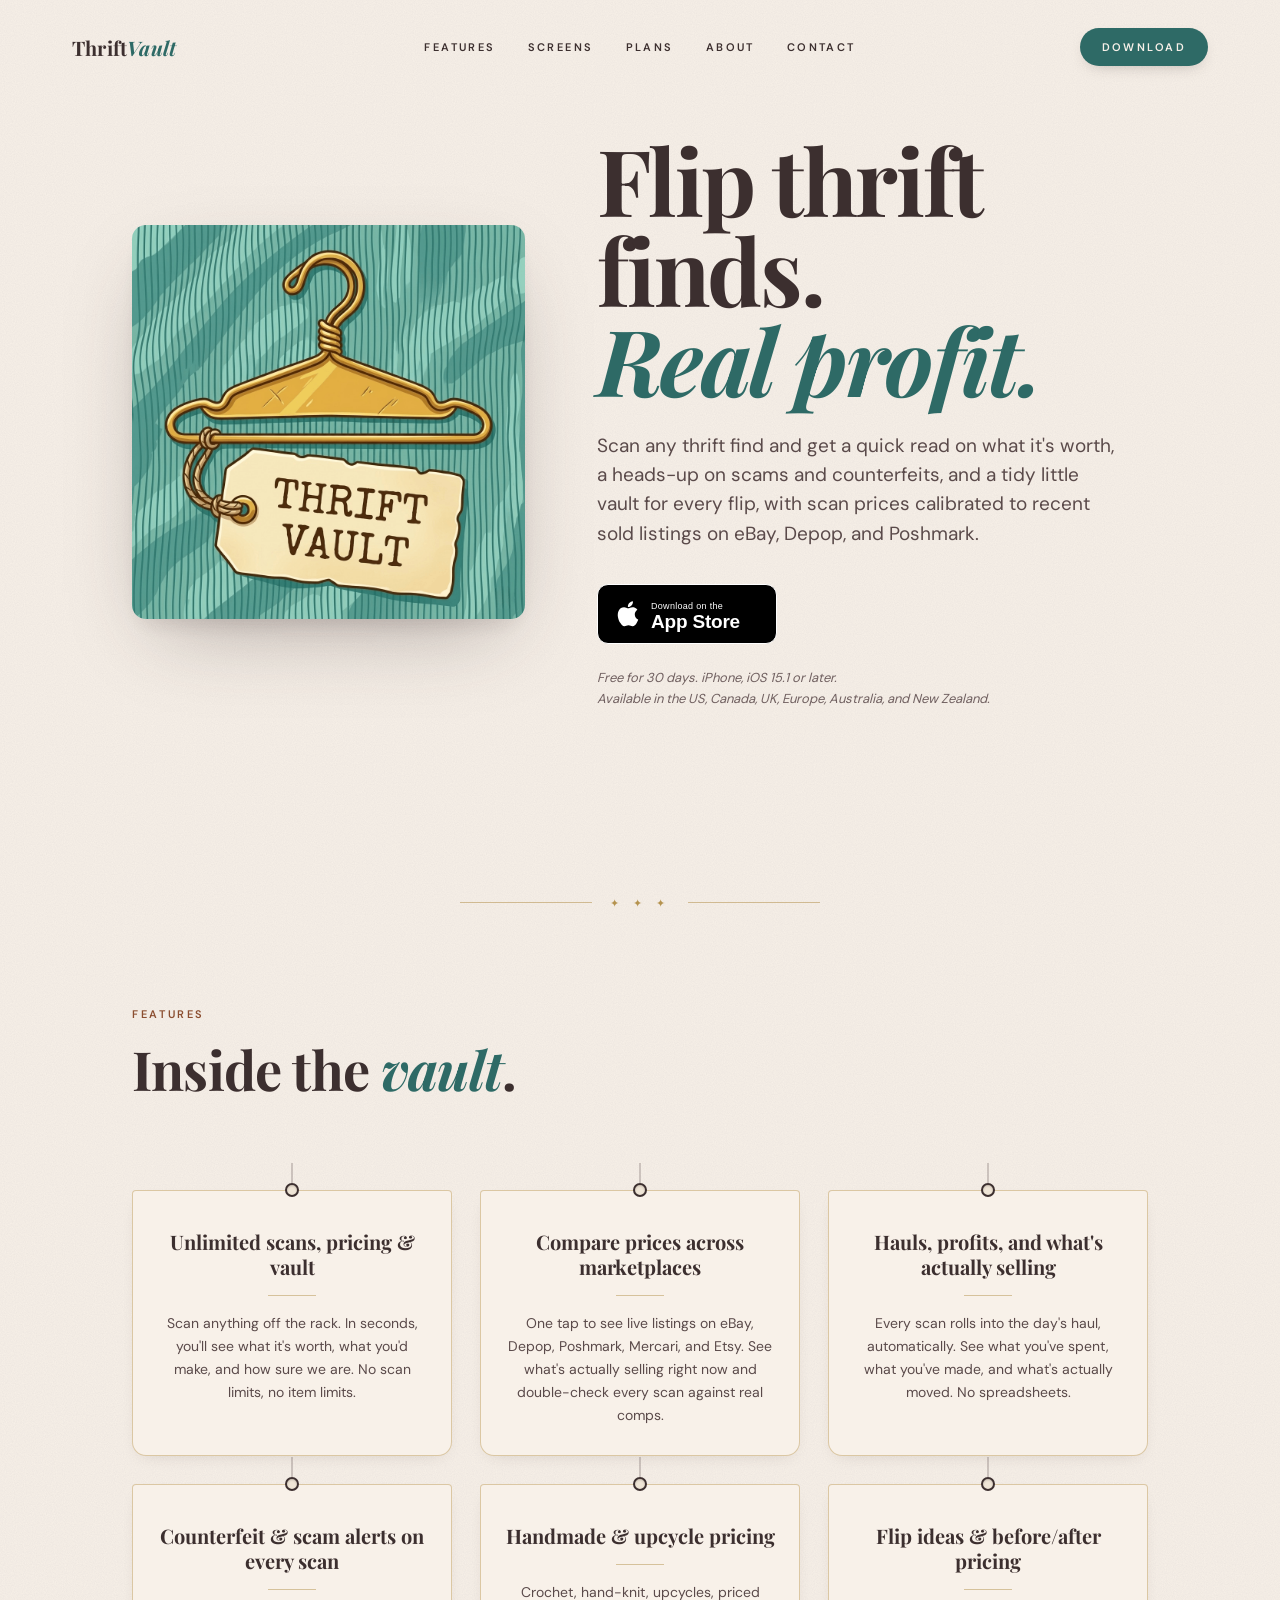
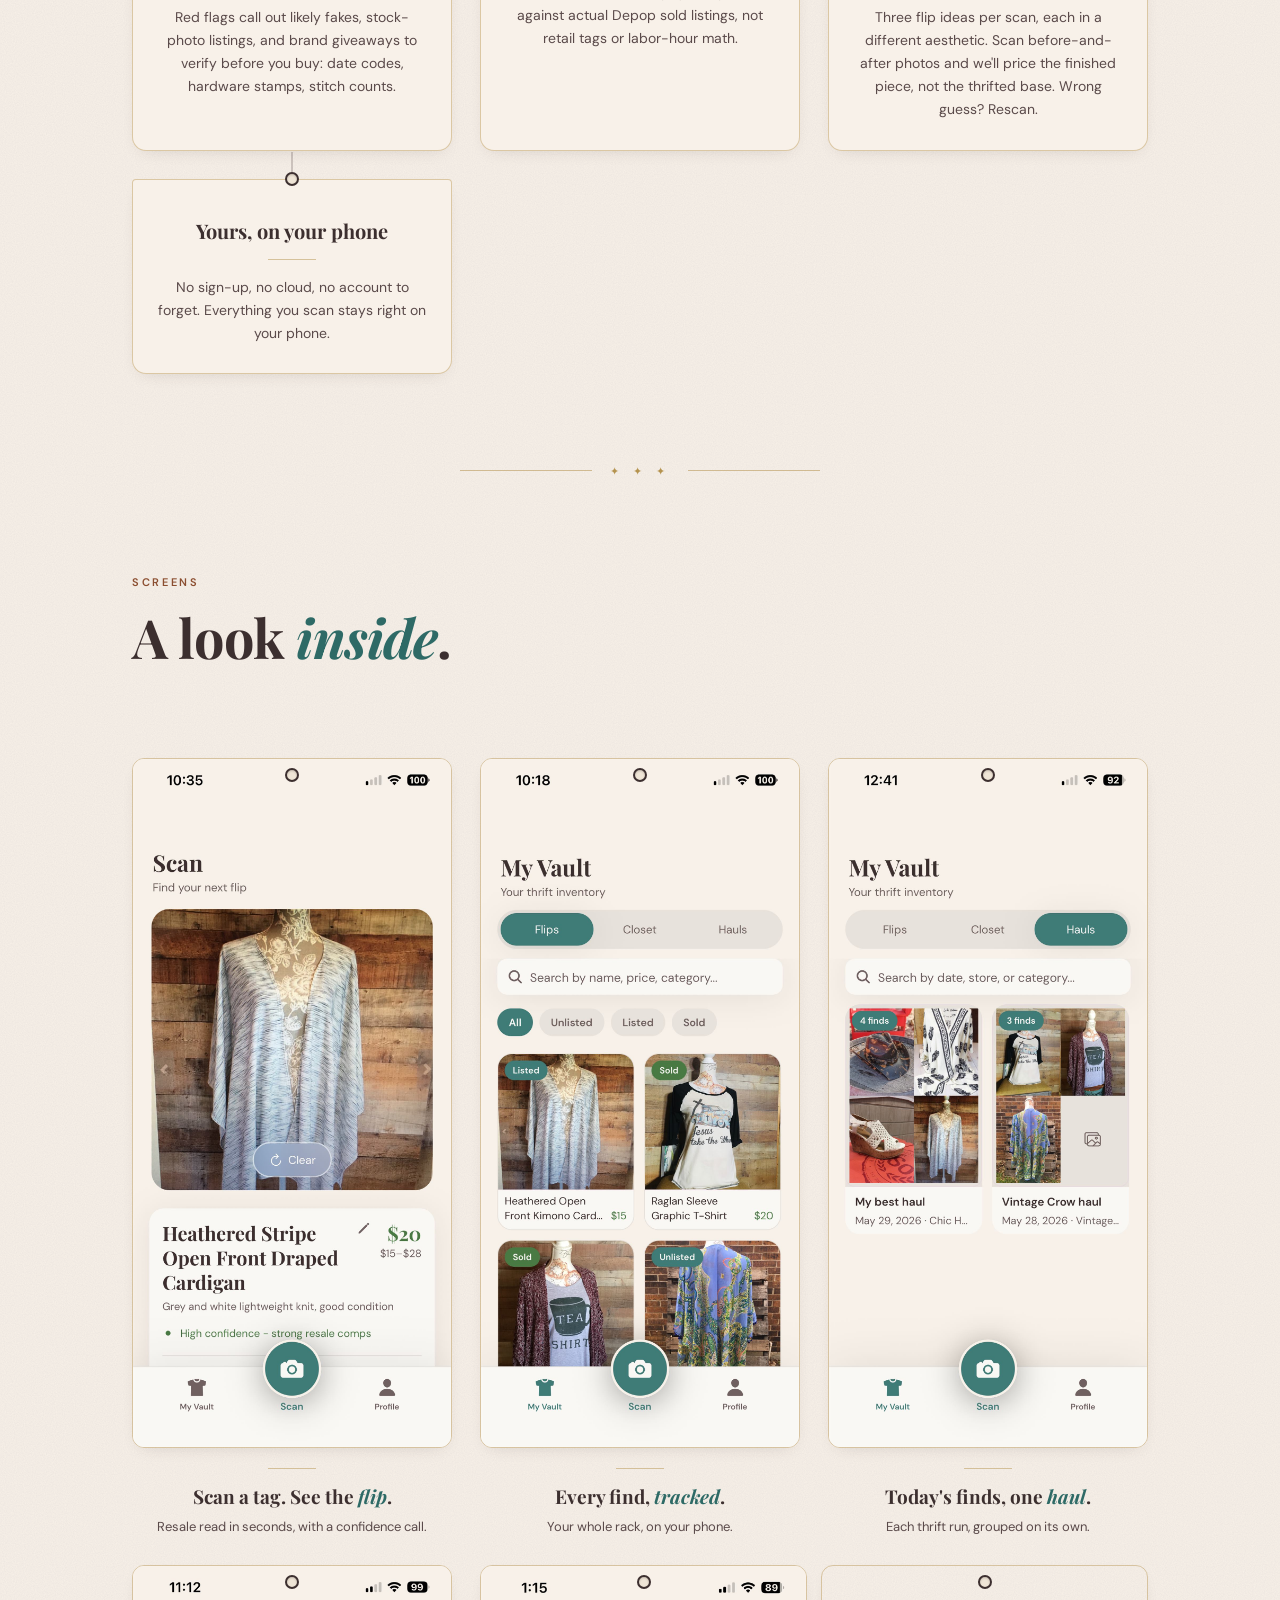
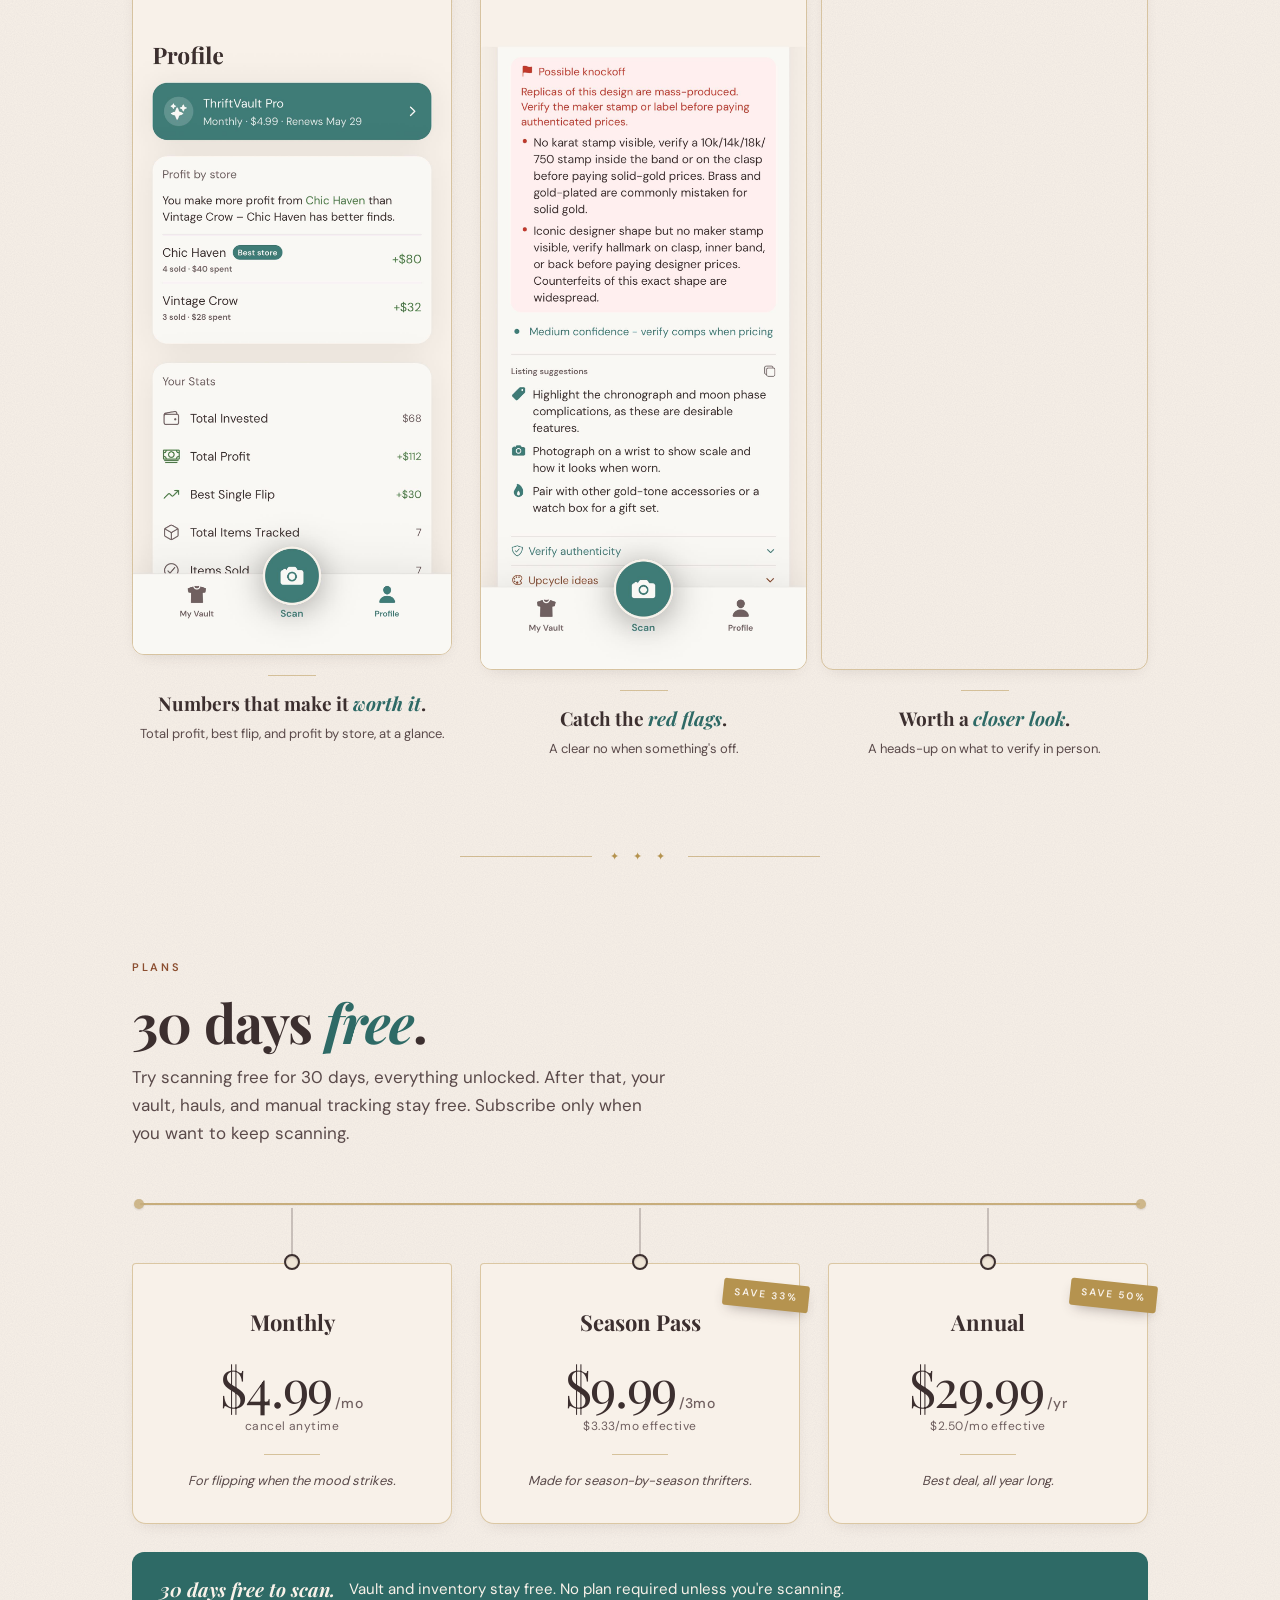
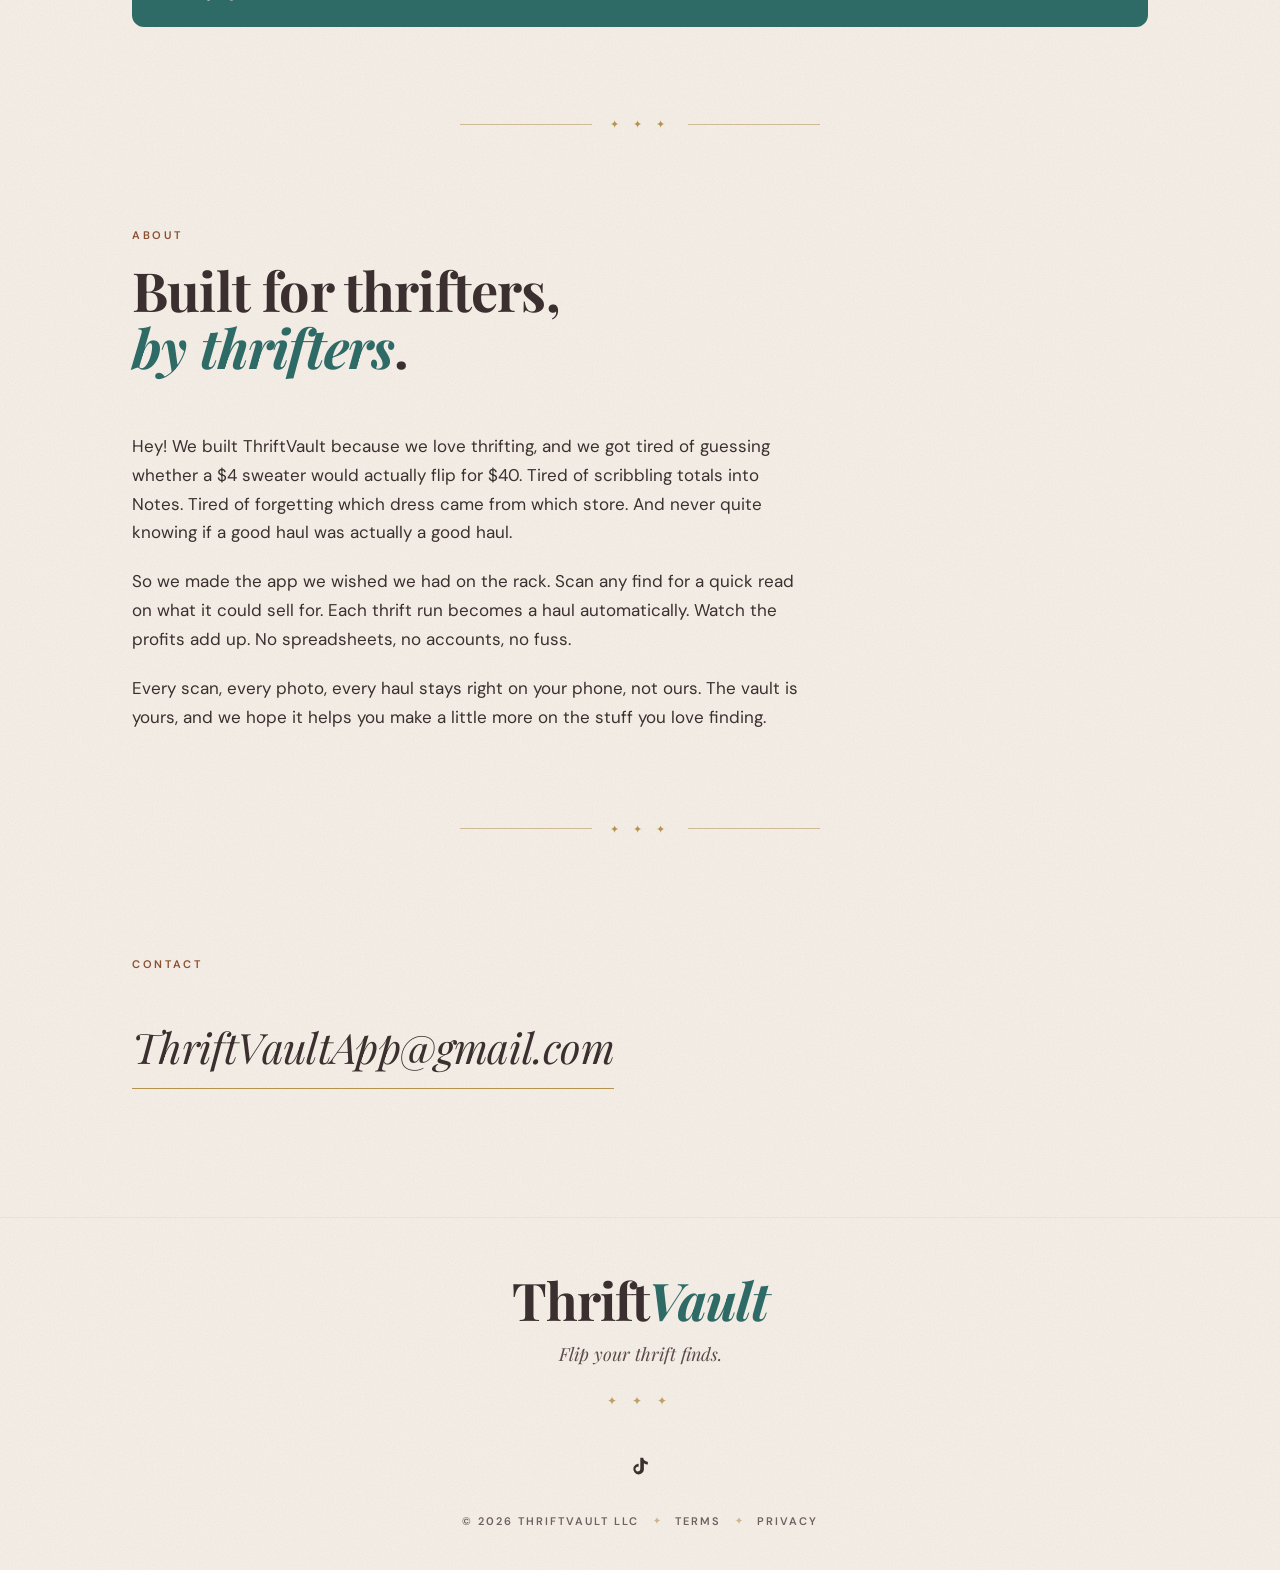
==== index.html @ da6c043d "Update contact email and simplify screenshots section styling Replace contact@thriftvaultapp.com wit" ====
<!DOCTYPE html>
<html lang="en">
<head>
  <meta charset="UTF-8" />
  <meta name="viewport" content="width=device-width, initial-scale=1.0" />
  <title>ThriftVault · Flip thrift finds. Real profit.</title>
  <meta name="description" content="ThriftVault helps thrifters spot the good stuff and flip it for profit. Scan any thrift find for a quick resale read, then keep track of every flip from rack to sale." />
  <link rel="icon" type="image/png" href="assets/logo/thriftvault_logo.png" />
  <link rel="apple-touch-icon" href="assets/logo/thriftvault_logo.png" />
  <link rel="stylesheet" href="/assets/fonts/fonts.css" />
  <style>
    :root {
      --cream: #F8F1E9;
      --cream-warm: #EFE5D6;
      --charcoal: #3C2F2F;
      --charcoal-soft: #5A4A4A;
      --mauve: #706060;
      --teal: #3F7B77;
      --teal-deep: #2E6A66;
      --terra: #8B4E30;
      --terra-soft: #C97C5D;
      --brass: #B5934F;
      --brass-soft: rgba(181, 147, 79, 0.45);
      --rule: #E8E2DC;
    }

    *, *::before, *::after { box-sizing: border-box; }
    html { scroll-behavior: smooth; }
    html, body { margin: 0; padding: 0; }
    section[id] { scroll-margin-top: 24px; }
    @media (prefers-reduced-motion: reduce) {
      html { scroll-behavior: auto; }
    }
    body {
      font-family: 'DM Sans', -apple-system, BlinkMacSystemFont, sans-serif;
      font-size: 16px;
      line-height: 1.65;
      color: var(--charcoal);
      background-color: var(--cream);
      background-image:
        url("data:image/svg+xml;utf8,<svg xmlns='http://www.w3.org/2000/svg' width='220' height='220'><filter id='n'><feTurbulence type='fractalNoise' baseFrequency='0.9' numOctaves='2' /><feColorMatrix values='0 0 0 0 0  0 0 0 0 0  0 0 0 0 0  0 0 0 0.045 0'/></filter><rect width='100%' height='100%' filter='url(%23n)'/></svg>");
      -webkit-font-smoothing: antialiased;
      -moz-osx-font-smoothing: grayscale;
    }

    a { color: var(--teal); text-decoration: underline; text-underline-offset: 4px; text-decoration-thickness: 1px; transition: color 160ms ease; }
    a:hover { color: var(--teal-deep); }
    img { display: block; max-width: 100%; }

    .container {
      max-width: 1080px;
      margin: 0 auto;
      padding: 0 32px;
    }

    /* ─── Topbar ─────────────────────────────────── */
    .topbar {
      display: grid;
      grid-template-columns: 1fr auto 1fr;
      align-items: center;
      gap: 24px;
      padding: 28px 32px;
      max-width: 1200px;
      margin: 0 auto;
    }
    .wordmark {
      font-family: 'Playfair Display', Georgia, serif;
      font-weight: 700;
      font-size: 20px;
      letter-spacing: 0.01em;
      color: var(--charcoal);
      justify-self: start;
    }
    .wordmark em {
      font-style: italic;
      color: var(--teal-deep);
    }
    .topnav {
      display: flex;
      gap: 32px;
      justify-self: center;
    }
    .topnav a {
      position: relative;
      font-size: 11px;
      letter-spacing: 0.22em;
      text-transform: uppercase;
      color: var(--charcoal);
      text-decoration: none;
      font-weight: 600;
      padding: 4px 0;
      transition: color 160ms ease;
    }
    .topnav a::after {
      content: '';
      position: absolute;
      left: 0;
      right: 0;
      bottom: -2px;
      height: 1px;
      background: var(--brass);
      transform: scaleX(0);
      transform-origin: center;
      transition: transform 220ms cubic-bezier(0.2, 0.8, 0.3, 1.0);
    }
    .topnav a:hover { color: var(--charcoal); }
    .topnav a:hover::after { transform: scaleX(1); }
    .topbar-cta {
      justify-self: end;
      display: inline-block;
      padding: 10px 22px;
      background: var(--teal-deep);
      color: var(--cream);
      font-size: 11px;
      letter-spacing: 0.22em;
      text-transform: uppercase;
      font-weight: 600;
      border-radius: 999px;
      text-decoration: none;
      transition: background 160ms ease, transform 160ms ease, box-shadow 160ms ease;
      box-shadow: 0 6px 16px -8px rgba(60, 47, 47, 0.35);
    }
    .topbar-cta:hover { color: var(--cream); }
    .topbar-cta:active { transform: translateY(1px); }
    .topbar-cta:focus-visible {
      outline: 2px solid var(--brass);
      outline-offset: 4px;
    }

    /* ─── Eyebrow + section header ───────────────── */
    .eyebrow {
      display: inline-block;
      font-size: 11px;
      letter-spacing: 0.24em;
      text-transform: uppercase;
      color: var(--terra);
      font-weight: 600;
      margin-bottom: 18px;
    }
    .section-header {
      max-width: 720px;
      margin: 0 0 56px;
    }
    .section-header h2 {
      font-family: 'Playfair Display', Georgia, serif;
      font-weight: 700;
      font-size: clamp(36px, 4.4vw, 54px);
      line-height: 1.05;
      letter-spacing: -0.015em;
      color: var(--charcoal);
      margin: 0 0 12px;
    }
    .section-header h2 em {
      font-style: italic;
      color: var(--teal-deep);
    }
    .section-header p {
      font-size: 17px;
      color: var(--charcoal-soft);
      margin: 0;
      max-width: 540px;
    }

    /* ─── Hero ───────────────────────────────────── */
    .hero {
      padding: 40px 0 96px;
    }
    .hero-grid {
      display: grid;
      grid-template-columns: 5fr 7fr;
      gap: 72px;
      align-items: center;
    }
    .hero-text {
      min-width: 0;
    }
    .hero-logo {
      width: 100%;
      max-width: 420px;
      height: auto;
      display: block;
      border-radius: 14px;
      box-shadow:
        0 30px 80px -28px rgba(60, 47, 47, 0.4),
        0 12px 24px -12px rgba(60, 47, 47, 0.18);
    }
    .hero h1 {
      font-family: 'Playfair Display', Georgia, serif;
      font-weight: 700;
      font-size: clamp(48px, 7.2vw, 92px);
      line-height: 0.98;
      letter-spacing: -0.025em;
      color: var(--charcoal);
      margin: 0 0 26px;
    }
    .hero h1 em {
      font-style: italic;
      color: var(--teal-deep);
    }
    .hero-lead {
      font-size: 19px;
      line-height: 1.55;
      color: var(--charcoal-soft);
      max-width: 520px;
      margin: 0 0 36px;
    }

    /* ─── Ornamental divider ─────────────────────── */
    .ornament {
      display: flex;
      align-items: center;
      justify-content: center;
      gap: 18px;
      margin: 88px auto;
      max-width: 360px;
      color: var(--brass);
    }
    .ornament hr {
      flex: 1;
      border: none;
      border-top: 1px solid var(--brass);
      opacity: 0.55;
      margin: 0;
    }
    .ornament-mark {
      font-size: 11px;
      letter-spacing: 0.5em;
      padding-right: 0;
      color: var(--brass);
    }

    /* ─── Features ───────────────────────────────── */
    .features {
      display: grid;
      grid-template-columns: repeat(3, 1fr);
      gap: 28px;
      padding-top: 36px;
    }
    .feature {
      position: relative;
      background: var(--cream);
      border: 1px solid var(--brass-soft);
      border-radius: 4px 4px 14px 14px;
      padding: 38px 24px 28px;
      text-align: center;
      box-shadow: 0 6px 18px -10px rgba(60, 47, 47, 0.22);
      transition: transform 280ms cubic-bezier(0.2, 0.8, 0.3, 1.0), box-shadow 280ms;
    }
    .feature:nth-child(1) { transform: rotate(-0.5deg); }
    .feature:nth-child(2) { transform: rotate(0.3deg); }
    .feature:nth-child(3) { transform: rotate(-0.4deg); }
    .feature:nth-child(4) { transform: rotate(0.4deg); }
    .feature:nth-child(5) { transform: rotate(-0.3deg); }
    .feature:nth-child(6) { transform: rotate(0.5deg); }
    .feature:hover {
      transform: rotate(0deg) translateY(-4px);
      box-shadow: 0 22px 48px -22px rgba(60, 47, 47, 0.36);
    }
    .feature::before {
      content: '';
      position: absolute;
      top: -8px;
      left: 50%;
      width: 14px;
      height: 14px;
      background: var(--cream-warm);
      border: 2px solid var(--charcoal);
      border-radius: 50%;
      transform: translateX(-50%);
      box-shadow: inset 0 1px 2px rgba(60, 47, 47, 0.25);
    }
    .feature::after {
      content: '';
      position: absolute;
      top: -28px;
      left: 50%;
      width: 1px;
      height: 22px;
      background: var(--charcoal-soft);
      opacity: 0.5;
      transform: translateX(-50%);
    }
    .feature-title {
      font-family: 'Playfair Display', Georgia, serif;
      font-weight: 700;
      font-size: 20px;
      line-height: 1.25;
      color: var(--charcoal);
      margin: 0 0 16px;
    }
    .feature-divider {
      width: 48px;
      height: 1px;
      background: var(--brass);
      opacity: 0.5;
      margin: 0 auto 16px;
    }
    .feature-body {
      font-size: 14px;
      line-height: 1.65;
      color: var(--charcoal-soft);
      margin: 0;
    }

    /* ─── Screens ────────────────────────────────── */
    .screens-grid {
      display: grid;
      grid-template-columns: repeat(3, 1fr);
      gap: 28px;
      padding-top: 36px;
    }
    .screen-card {
      position: relative;
      text-align: center;
      transition: transform 280ms cubic-bezier(0.2, 0.8, 0.3, 1.0);
    }
    .screen-card:hover {
      transform: translateY(-4px);
    }
    .screen-card::before {
      content: '';
      position: absolute;
      top: 10px;
      left: 50%;
      width: 14px;
      height: 14px;
      background: var(--cream-warm);
      border: 2px solid var(--charcoal);
      border-radius: 50%;
      transform: translateX(-50%);
      box-shadow: inset 0 1px 2px rgba(60, 47, 47, 0.25);
      z-index: 1;
    }
    .screen-shot {
      display: block;
      width: 100%;
      height: auto;
      margin: 0 auto 20px;
      border: 1px solid var(--brass-soft);
      border-radius: 12px;
      box-shadow: 0 6px 18px -10px rgba(60, 47, 47, 0.22);
    }
    .screen-divider {
      width: 48px;
      height: 1px;
      background: var(--brass);
      opacity: 0.5;
      margin: 0 auto 16px;
    }
    .screen-caption h3 {
      font-family: 'Playfair Display', Georgia, serif;
      font-weight: 700;
      font-size: 19px;
      line-height: 1.25;
      color: var(--charcoal);
      margin: 0 0 8px;
    }
    .screen-caption h3 em {
      font-style: italic;
      color: var(--teal-deep);
    }
    .screen-caption p {
      font-size: 13px;
      line-height: 1.55;
      color: var(--charcoal-soft);
      margin: 0;
    }
    .screen-pair {
      grid-column: span 2;
      display: grid;
      grid-template-columns: 1fr 1fr;
      gap: 14px;
    }

    /* ─── Pricing ────────────────────────────────── */
    .pricing-rack {
      position: relative;
      margin-top: 40px;
    }
    .pricing-rail {
      position: relative;
      height: 2px;
      background: var(--brass);
      border-radius: 1px;
      opacity: 0.7;
      margin: 0 8px 0;
      box-shadow: 0 1px 0 rgba(60, 47, 47, 0.08);
    }
    .pricing-rail::before,
    .pricing-rail::after {
      content: '';
      position: absolute;
      top: -4px;
      width: 10px;
      height: 10px;
      background: var(--brass);
      border-radius: 50%;
      opacity: 0.85;
      box-shadow: 0 1px 2px rgba(60, 47, 47, 0.25);
    }
    .pricing-rail::before { left: -6px; }
    .pricing-rail::after { right: -6px; }
    .pricing-grid {
      display: grid;
      grid-template-columns: repeat(3, 1fr);
      gap: 28px;
      padding-top: 58px;
    }
    .price-card {
      position: relative;
      background: var(--cream);
      border: 1px solid var(--brass-soft);
      border-radius: 4px 4px 14px 14px;
      padding: 40px 26px 32px;
      text-align: center;
      box-shadow: 0 6px 18px -10px rgba(60, 47, 47, 0.22);
      transition: transform 280ms cubic-bezier(0.2, 0.8, 0.3, 1.0), box-shadow 280ms;
    }
    .price-card:nth-child(1) { transform: rotate(-0.6deg); }
    .price-card:nth-child(2) { transform: rotate(0.4deg); }
    .price-card:nth-child(3) { transform: rotate(-0.3deg); }
    .price-card:hover {
      transform: rotate(0deg) translateY(-4px);
      box-shadow: 0 22px 48px -22px rgba(60, 47, 47, 0.36);
    }
    .price-card::before {
      content: '';
      position: absolute;
      top: -10px;
      left: 50%;
      width: 16px;
      height: 16px;
      background: var(--cream-warm);
      border: 2px solid var(--charcoal);
      border-radius: 50%;
      transform: translateX(-50%);
      box-shadow: inset 0 1px 2px rgba(60, 47, 47, 0.25);
      z-index: 1;
    }
    .price-card::after {
      content: '';
      position: absolute;
      top: -56px;
      left: 50%;
      width: 1px;
      height: 48px;
      background: var(--charcoal-soft);
      opacity: 0.55;
      transform: translateX(-50%);
    }
    .price-name {
      font-family: 'Playfair Display', Georgia, serif;
      font-weight: 700;
      font-size: 22px;
      color: var(--charcoal);
      margin: 0 0 20px;
    }
    .price-amount {
      font-family: 'Playfair Display', Georgia, serif;
      font-weight: 400;
      font-size: 52px;
      color: var(--charcoal);
      letter-spacing: -0.025em;
      line-height: 1;
      margin: 0 0 4px;
    }
    .price-suffix {
      font-family: 'DM Sans', sans-serif;
      font-size: 14px;
      font-weight: 500;
      color: var(--mauve);
      letter-spacing: 0.04em;
      margin-left: 3px;
    }
    .price-period {
      font-size: 12px;
      letter-spacing: 0.04em;
      color: var(--mauve);
      margin: 0 0 18px;
    }
    .price-divider {
      width: 56px;
      height: 1px;
      background: var(--brass);
      opacity: 0.5;
      margin: 0 auto 16px;
    }
    .price-effective {
      font-size: 13px;
      font-style: italic;
      color: var(--charcoal-soft);
      margin: 0;
      line-height: 1.5;
    }
    .savings-badge {
      position: absolute;
      top: 18px;
      right: -10px;
      background: var(--brass);
      color: var(--cream);
      padding: 5px 11px;
      font-size: 10px;
      letter-spacing: 0.2em;
      text-transform: uppercase;
      font-weight: 700;
      border-radius: 3px;
      transform: rotate(6deg);
      box-shadow: 0 6px 14px -6px rgba(60, 47, 47, 0.45);
    }
    .trial-strip {
      display: flex;
      align-items: center;
      gap: 14px;
      flex-wrap: wrap;
      background: var(--teal-deep);
      color: var(--cream);
      padding: 22px 28px;
      margin: 28px 0 0;
      border-radius: 12px;
      font-size: 15px;
    }
    .trial-strip strong {
      font-family: 'Playfair Display', Georgia, serif;
      font-style: italic;
      font-weight: 700;
      font-size: 19px;
      color: var(--cream);
    }

    /* ─── About ──────────────────────────────────── */
    .about {
      max-width: 680px;
    }
    .about p {
      font-size: 17px;
      line-height: 1.7;
      color: var(--charcoal);
      margin: 0 0 20px;
    }

    /* ─── Contact ────────────────────────────────── */
    .contact {
      padding: 24px 0 64px;
      display: flex;
      flex-direction: column;
      align-items: flex-start;
      gap: 22px;
    }
    .contact .section-header {
      margin: 0;
    }
    .contact-link {
      font-family: 'Playfair Display', Georgia, serif;
      font-style: italic;
      font-weight: 400;
      font-size: clamp(26px, 3.6vw, 42px);
      color: var(--charcoal);
      text-decoration: none;
      letter-spacing: -0.015em;
      border-bottom: 1px solid var(--brass);
      padding-bottom: 6px;
      transition: color 200ms ease, border-color 200ms ease;
    }
    .contact-link:hover {
      color: var(--teal-deep);
      border-bottom-color: var(--teal-deep);
    }
    /* ─── Footer ─────────────────────────────────── */
    footer {
      border-top: 1px solid var(--rule);
      padding: 56px 0 40px;
      margin-top: 64px;
    }
    .footer-sign {
      text-align: center;
      margin-bottom: 36px;
    }
    .footer-wordmark {
      font-family: 'Playfair Display', Georgia, serif;
      font-weight: 700;
      font-size: clamp(36px, 4.4vw, 52px);
      color: var(--charcoal);
      letter-spacing: -0.02em;
      line-height: 1;
    }
    .footer-wordmark em {
      font-style: italic;
      color: var(--teal-deep);
    }
    .footer-tagline {
      font-family: 'Playfair Display', Georgia, serif;
      font-style: italic;
      font-weight: 400;
      font-size: 18px;
      color: var(--charcoal-soft);
      margin: 14px 0 22px;
    }
    .footer-ornament {
      font-size: 12px;
      letter-spacing: 0.5em;
      color: var(--brass);
      opacity: 0.85;
    }
    .footer-socials {
      display: flex;
      justify-content: center;
      align-items: center;
      gap: 10px;
      margin: 24px 0 28px;
    }
    .footer-socials a {
      display: inline-flex;
      align-items: center;
      justify-content: center;
      width: 36px;
      height: 36px;
      color: var(--charcoal);
      text-decoration: none;
      border-radius: 50%;
      transition: color 160ms ease, background 160ms ease;
    }
    .footer-socials a:hover {
      color: var(--teal-deep);
      background: var(--cream-warm);
    }
    .footer-socials svg {
      width: 20px;
      height: 20px;
    }
    .footer-meta {
      display: flex;
      justify-content: center;
      align-items: center;
      flex-wrap: wrap;
      gap: 6px 14px;
      font-size: 11px;
      letter-spacing: 0.18em;
      text-transform: uppercase;
      color: var(--mauve);
      font-weight: 600;
    }
    .footer-meta a {
      color: var(--mauve);
      text-decoration: none;
      transition: color 160ms ease;
    }
    .footer-meta a:hover { color: var(--charcoal); }
    .footer-meta-sep {
      color: var(--brass);
      opacity: 0.6;
      font-size: 9px;
      letter-spacing: 0;
    }

    /* ─── Entrance animation ─────────────────────── */
    @keyframes rise {
      from { opacity: 0; transform: translateY(14px); }
      to   { opacity: 1; transform: translateY(0); }
    }
    .rise { animation: rise 720ms cubic-bezier(0.2, 0.8, 0.3, 1.0) both; }
    .delay-1 { animation-delay: 80ms; }
    .delay-2 { animation-delay: 160ms; }
    .delay-3 { animation-delay: 240ms; }
    .delay-4 { animation-delay: 320ms; }

    /* Scroll-triggered reveal (sections beyond hero) */
    .reveal {
      opacity: 0;
      transform: translateY(22px);
      transition: opacity 760ms cubic-bezier(0.2, 0.8, 0.3, 1.0),
                  transform 760ms cubic-bezier(0.2, 0.8, 0.3, 1.0);
    }
    .reveal.in-view {
      opacity: 1;
      transform: translateY(0);
    }
    .reveal-child > *:not(.screen-card) {
      opacity: 0;
      transform: translateY(18px);
      transition: opacity 640ms cubic-bezier(0.2, 0.8, 0.3, 1.0),
                  transform 640ms cubic-bezier(0.2, 0.8, 0.3, 1.0);
    }
    .reveal-child > .screen-card {
      opacity: 0;
      transition: transform 280ms cubic-bezier(0.2, 0.8, 0.3, 1.0),
                  opacity 640ms cubic-bezier(0.2, 0.8, 0.3, 1.0);
    }
    .reveal-child.in-view > *:nth-child(1) { transition-delay: 0ms; }
    .reveal-child.in-view > *:nth-child(2) { transition-delay: 90ms; }
    .reveal-child.in-view > *:nth-child(3) { transition-delay: 180ms; }
    .reveal-child.in-view > *:nth-child(4) { transition-delay: 270ms; }
    .reveal-child.in-view > *:nth-child(5) { transition-delay: 360ms; }
    .reveal-child.in-view > *:nth-child(6) { transition-delay: 450ms; }
    .reveal-child.in-view > *:not(.screen-card) {
      opacity: 1;
      transform: translateY(0);
    }
    .reveal-child.in-view > .screen-card {
      opacity: 1;
    }

    @media (prefers-reduced-motion: reduce) {
      .rise { animation: none; }
      .reveal, .reveal-child > *:not(.screen-card), .reveal-child > .screen-card {
        opacity: 1;
        transform: none;
        transition: none;
      }
    }

    /* ─── Responsive ─────────────────────────────── */
    @media (max-width: 920px) {
      .topbar { padding: 20px 24px; gap: 16px; }
      .topnav { gap: 24px; }
      .container { padding: 0 24px; }
      .hero { padding: 24px 0 72px; }
      .hero h1 { font-size: clamp(40px, 8.5vw, 64px); margin-bottom: 20px; }
      .features {
        grid-template-columns: 1fr;
        gap: 32px;
        padding-top: 32px;
      }
      .feature,
      .feature:nth-child(1),
      .feature:nth-child(2),
      .feature:nth-child(3),
      .feature:nth-child(4),
      .feature:nth-child(5),
      .feature:nth-child(6) { transform: none; }
      .feature:hover { transform: translateY(-4px); }
      .screens-grid {
        grid-template-columns: 1fr;
        gap: 40px;
        padding-top: 32px;
      }
      .screen-card {
        max-width: 380px;
        margin-left: auto;
        margin-right: auto;
      }
      .screen-card:hover { transform: translateY(-4px); }
      .screen-shot { max-width: 360px; margin-bottom: 18px; }
      .screen-pair {
        grid-column: span 1;
        grid-template-columns: 1fr;
        gap: 28px;
        max-width: 380px;
        margin-left: auto;
        margin-right: auto;
      }
      .pricing-rack { margin-top: 8px; }
      .pricing-rail { display: none; }
      .pricing-grid {
        grid-template-columns: 1fr;
        gap: 48px;
        padding-top: 32px;
      }
      .price-card,
      .price-card:nth-child(1),
      .price-card:nth-child(2),
      .price-card:nth-child(3) { transform: none; }
      .price-card:hover { transform: translateY(-4px); }
      .price-card::after { top: -28px; height: 22px; }
      .price-card::before { top: -8px; width: 14px; height: 14px; }
      .ornament { margin: 64px auto; }
      .section-header { margin-bottom: 40px; }
    }

    @media (max-width: 640px) {
      .topbar {
        grid-template-columns: 1fr;
        justify-items: center;
        gap: 14px;
      }
      .wordmark { justify-self: center; }
      .topnav { gap: 22px; }
      .topnav a { font-size: 10px; letter-spacing: 0.18em; }
      .topbar-cta { justify-self: center; padding: 9px 20px; font-size: 10px; letter-spacing: 0.18em; }
      .screen-card { max-width: 340px; }
      .screen-pair { max-width: 340px; }
      .screen-shot { max-width: 300px; }
      .screen-caption h3 { font-size: 18px; }
    }

    @media (max-width: 480px) {
      .topbar { padding: 16px 20px; }
      .container { padding: 0 20px; }
      .hero { padding: 16px 0 56px; }
      .hero h1 { font-size: 40px; margin-bottom: 18px; }
      .hero-lead { font-size: 16px; margin-bottom: 28px; }
      .hero-logo { max-width: 220px; }
      .feature-title { font-size: 18px; }
      .price-amount { font-size: 40px; }
      .topnav { gap: 18px; }
      .screen-card { max-width: 300px; }
      .screen-pair { max-width: 300px; }
      .screen-shot { max-width: 260px; }
      .screens-grid { gap: 36px; }
    }

    /* ─── Pre-launch announcement bar ────────────── */
    .prelaunch-bar {
      display: block;
      background: var(--charcoal);
      color: var(--cream);
      text-align: center;
      padding: 10px 20px;
      font-size: 12px;
      letter-spacing: 0.18em;
      text-transform: uppercase;
      font-weight: 600;
      border-bottom: 1px solid var(--brass);
      text-decoration: none;
      transition: background 160ms ease;
    }
    a.prelaunch-bar:hover { background: #2d2424; }
    a.prelaunch-bar:focus-visible { outline: 2px solid var(--brass); outline-offset: -4px; }
    .prelaunch-bar strong {
      color: var(--brass);
      font-weight: 700;
    }
    .prelaunch-sep {
      color: var(--brass);
      margin: 0 8px;
      font-size: 9px;
      letter-spacing: 0;
      vertical-align: 1px;
      opacity: 0.85;
    }
    .prelaunch-phrase {
      display: inline-block;
      white-space: nowrap;
    }
    @media (max-width: 480px) {
      .prelaunch-bar { font-size: 10px; letter-spacing: 0.14em; padding: 9px 16px; }
    }


    /* ─── Waitlist form ──────────────────────────── */
    .waitlist {
      display: flex;
      flex-wrap: wrap;
      gap: 10px;
      margin: 0;
      max-width: 480px;
    }
    .waitlist-heading {
      flex: 1 1 100%;
      margin: 0 0 4px;
      font-family: 'Playfair Display', Georgia, serif;
      font-style: italic;
      font-weight: 400;
      font-size: 18px;
      color: var(--charcoal);
    }
    .waitlist-input {
      flex: 1 1 0;
      min-width: 0;
      padding: 12px 18px;
      font-family: inherit;
      font-size: 15px;
      color: var(--charcoal);
      background: var(--cream-warm);
      border: 1px solid var(--brass-soft);
      border-radius: 999px;
      transition: border-color 160ms ease, background 160ms ease;
      -webkit-appearance: none;
      appearance: none;
    }
    .waitlist-input::placeholder { color: var(--mauve); }
    .waitlist-input:focus {
      outline: none;
      border-color: var(--brass);
      background: var(--cream);
    }
    .waitlist-submit {
      flex: 0 0 auto;
      padding: 12px 22px;
      font-family: inherit;
      font-size: 12px;
      font-weight: 600;
      letter-spacing: 0.18em;
      text-transform: uppercase;
      color: var(--cream);
      background: var(--teal);
      border: 1px solid var(--teal-deep);
      border-radius: 999px;
      cursor: pointer;
      transition: background 160ms ease, transform 160ms ease;
    }
    .waitlist-submit:hover { background: var(--teal-deep); }
    .waitlist-submit:active { transform: translateY(1px); }
    .waitlist-submit:disabled { opacity: 0.6; cursor: not-allowed; }
    .waitlist-status {
      flex: 1 1 100%;
      margin: 4px 0 0;
      font-size: 13px;
      color: var(--mauve);
    }
    .waitlist-status:empty { display: none; }
    .waitlist-status.is-success { color: var(--teal-deep); }
    .waitlist-status.is-error { color: var(--terra); }

    /* ─── App Store CTA ──────────────────────────── */
    .app-store-cta {
      display: inline-block;
      margin: 0;
      border-radius: 11px;
      transition: transform 160ms ease, box-shadow 160ms ease;
      line-height: 0;
    }
    .app-store-cta img {
      display: block;
      width: 180px;
      height: 60px;
    }
    .app-store-cta:hover { transform: translateY(-1px); }
    .app-store-cta:active { transform: translateY(1px); }
    .app-store-cta:focus-visible {
      outline: 2px solid var(--brass);
      outline-offset: 4px;
    }
    .hero-availability {
      margin: 14px 0 0;
      font-size: 13px;
      color: var(--mauve);
      font-style: italic;
    }

    .visually-hidden {
      position: absolute !important;
      width: 1px; height: 1px;
      padding: 0; margin: -1px;
      overflow: hidden; clip: rect(0 0 0 0);
      white-space: nowrap; border: 0;
    }
    @media (max-width: 920px) {
      .hero-grid {
        grid-template-columns: 1fr;
        gap: 32px;
        text-align: center;
      }
      .hero-text { display: flex; flex-direction: column; align-items: center; }
      .hero-lead { margin-left: auto; margin-right: auto; }
      .hero-logo { max-width: 280px; margin: 0 auto; }
      .waitlist { margin-left: auto; margin-right: auto; justify-content: center; }
      .waitlist-status { text-align: center; }
    }

    .plans-note {
      margin-top: 14px;
      font-size: 14px;
      color: var(--mauve);
      font-style: italic;
    }
  </style>
</head>
<body>
  <header class="topbar">
    <div class="wordmark">Thrift<em>Vault</em></div>
    <nav class="topnav" aria-label="Primary">
      <a href="#features">Features</a>
      <a href="#screens">Screens</a>
      <a href="#plans">Plans</a>
      <a href="#about">About</a>
      <a href="#contact">Contact</a>
    </nav>
    <a class="topbar-cta" href="https://apps.apple.com/app/id6772308542" aria-label="Download ThriftVault on the App Store">Download</a>
  </header>

  <main class="container">

    <section class="hero">
      <div class="hero-grid">
        <img
          class="hero-logo rise"
          src="assets/logo/thriftvault_logo.png"
          alt="ThriftVault: vintage hanger and price-tag emblem on teal fabric"
        />
        <div class="hero-text">
          <h1 class="rise delay-1">Flip thrift finds.<br /><em>Real profit.</em></h1>
          <p class="hero-lead rise delay-2">
            Scan any thrift find and get a quick read on what it's worth, a heads-up on scams and counterfeits, and a tidy little vault for every flip, with scan prices calibrated to recent sold listings on eBay, Depop, and Poshmark.
          </p>
          <a
            class="app-store-cta rise delay-3"
            href="https://apps.apple.com/app/id6772308542"
            aria-label="Download ThriftVault on the App Store"
          >
            <img
              src="assets/badges/app-store-badge.svg"
              alt="Download on the App Store"
              width="180"
              height="60"
            />
          </a>
          <p class="hero-availability rise delay-3">Free for 30 days. iPhone, iOS 15.1 or later.<br />Available in the US, Canada, UK, Europe, Australia, and New Zealand.</p>
        </div>
      </div>
    </section>

    <div class="ornament" aria-hidden="true">
      <hr />
      <span class="ornament-mark">✦ ✦ ✦</span>
      <hr />
    </div>

    <section id="features">
      <div class="section-header reveal">
        <span class="eyebrow">Features</span>
        <h2>Inside the <em>vault</em>.</h2>
      </div>
      <div class="features reveal-child">
        <article class="feature">
          <h3 class="feature-title">Unlimited scans, pricing &amp; vault</h3>
          <div class="feature-divider" aria-hidden="true"></div>
          <p class="feature-body">Scan anything off the rack. In seconds, you'll see what it's worth, what you'd make, and how sure we are. No scan limits, no item limits.</p>
        </article>
        <article class="feature">
          <h3 class="feature-title">Compare prices across marketplaces</h3>
          <div class="feature-divider" aria-hidden="true"></div>
          <p class="feature-body">One tap to see live listings on eBay, Depop, Poshmark, Mercari, and Etsy. See what's actually selling right now and double-check every scan against real comps.</p>
        </article>
        <article class="feature">
          <h3 class="feature-title">Hauls, profits, and what's actually selling</h3>
          <div class="feature-divider" aria-hidden="true"></div>
          <p class="feature-body">Every scan rolls into the day's haul, automatically. See what you've spent, what you've made, and what's actually moved. No spreadsheets.</p>
        </article>
        <article class="feature">
          <h3 class="feature-title">Counterfeit &amp; scam alerts on every scan</h3>
          <div class="feature-divider" aria-hidden="true"></div>
          <p class="feature-body">Red flags call out likely fakes, stock-photo listings, and brand giveaways to verify before you buy: date codes, hardware stamps, stitch counts.</p>
        </article>
        <article class="feature">
          <h3 class="feature-title">Handmade &amp; upcycle pricing</h3>
          <div class="feature-divider" aria-hidden="true"></div>
          <p class="feature-body">Crochet, hand-knit, upcycles, priced against actual Depop sold listings, not retail tags or labor-hour math.</p>
        </article>
        <article class="feature">
          <h3 class="feature-title">Flip ideas &amp; before/after pricing</h3>
          <div class="feature-divider" aria-hidden="true"></div>
          <p class="feature-body">Three flip ideas per scan, each in a different aesthetic. Scan before-and-after photos and we'll price the finished piece, not the thrifted base. Wrong guess? Rescan.</p>
        </article>
        <article class="feature">
          <h3 class="feature-title">Yours, on your phone</h3>
          <div class="feature-divider" aria-hidden="true"></div>
          <p class="feature-body">No sign-up, no cloud, no account to forget. Everything you scan stays right on your phone.</p>
        </article>
      </div>
    </section>

    <div class="ornament" aria-hidden="true">
      <hr />
      <span class="ornament-mark">✦ ✦ ✦</span>
      <hr />
    </div>

    <section id="screens">
      <div class="section-header reveal">
        <span class="eyebrow">Screens</span>
        <h2>A look <em>inside</em>.</h2>
      </div>
      <div class="screens-grid reveal-child">
        <article class="screen-card">
          <img
            class="screen-shot"
            src="assets/screenshots/01-scan.jpg"
            alt="ThriftVault scan result showing a resale price range and confidence indicator for a thrifted item"
            width="1200"
            height="2597"
            loading="lazy"
            decoding="async"
          />
          <div class="screen-divider" aria-hidden="true"></div>
          <div class="screen-caption">
            <h3>Scan a tag. See the <em>flip</em>.</h3>
            <p>Resale read in seconds, with a confidence call.</p>
          </div>
        </article>
        <article class="screen-card">
          <img
            class="screen-shot"
            src="assets/screenshots/02-vault.jpg"
            alt="ThriftVault inventory grid showing tracked thrift finds with prices and statuses"
            width="1200"
            height="2597"
            loading="lazy"
            decoding="async"
          />
          <div class="screen-divider" aria-hidden="true"></div>
          <div class="screen-caption">
            <h3>Every find, <em>tracked</em>.</h3>
            <p>Your whole rack, on your phone.</p>
          </div>
        </article>
        <article class="screen-card">
          <img
            class="screen-shot"
            src="assets/screenshots/03-hauls.jpg"
            alt="ThriftVault hauls view auto-grouping finds by shopping trip with thumbnails and totals"
            width="1200"
            height="2597"
            loading="lazy"
            decoding="async"
          />
          <div class="screen-divider" aria-hidden="true"></div>
          <div class="screen-caption">
            <h3>Today's finds, one <em>haul</em>.</h3>
            <p>Each thrift run, grouped on its own.</p>
          </div>
        </article>
        <article class="screen-card">
          <img
            class="screen-shot"
            src="assets/screenshots/04-profile.jpg"
            alt="ThriftVault profile screen showing total invested, profit, ROI, and top-performing stores"
            width="1200"
            height="2597"
            loading="lazy"
            decoding="async"
          />
          <div class="screen-divider" aria-hidden="true"></div>
          <div class="screen-caption">
            <h3>Numbers that make it <em>worth it</em>.</h3>
            <p>Total profit, best flip, and profit by store, at a glance.</p>
          </div>
        </article>
        <div class="screen-pair">
          <article class="screen-card">
            <img
              class="screen-shot"
              src="assets/screenshots/05-red-flags-counterfeit.jpg"
              alt="ThriftVault scan with a red counterfeit warning banner asking the user to confirm whether the item looks fake"
              width="1200"
              height="2597"
              loading="lazy"
              decoding="async"
            />
            <div class="screen-divider" aria-hidden="true"></div>
            <div class="screen-caption">
              <h3>Catch the <em>red flags</em>.</h3>
              <p>A clear no when something's off.</p>
            </div>
          </article>
          <article class="screen-card">
            <img
              class="screen-shot"
              src="assets/screenshots/06-red-flags-verify.jpg"
              alt="ThriftVault scan with a teal verification banner suggesting the user inspect the item in person before paying"
              width="1200"
              height="2597"
              loading="lazy"
              decoding="async"
            />
            <div class="screen-divider" aria-hidden="true"></div>
            <div class="screen-caption">
              <h3>Worth a <em>closer look</em>.</h3>
              <p>A heads-up on what to verify in person.</p>
            </div>
          </article>
        </div>
      </div>
    </section>

    <div class="ornament" aria-hidden="true">
      <hr />
      <span class="ornament-mark">✦ ✦ ✦</span>
      <hr />
    </div>

    <section id="plans">
      <div class="section-header reveal">
        <span class="eyebrow">Plans</span>
        <h2>30 days <em>free</em>.</h2>
        <p>Try scanning free for 30 days, everything unlocked. After that, your vault, hauls, and manual tracking stay free. Subscribe only when you want to keep scanning.</p>
      </div>
      <div class="pricing-rack reveal">
        <div class="pricing-rail" aria-hidden="true"></div>
        <div class="pricing-grid reveal-child">
        <div class="price-card">
          <div class="price-name">Monthly</div>
          <div class="price-amount">$4.99<span class="price-suffix">/mo</span></div>
          <p class="price-period">cancel anytime</p>
          <div class="price-divider" aria-hidden="true"></div>
          <p class="price-effective">For flipping when the mood strikes.</p>
        </div>
        <div class="price-card">
          <span class="savings-badge">Save 33%</span>
          <div class="price-name">Season Pass</div>
          <div class="price-amount">$9.99<span class="price-suffix">/3mo</span></div>
          <p class="price-period">$3.33/mo effective</p>
          <div class="price-divider" aria-hidden="true"></div>
          <p class="price-effective">Made for season-by-season thrifters.</p>
        </div>
        <div class="price-card">
          <span class="savings-badge">Save 50%</span>
          <div class="price-name">Annual</div>
          <div class="price-amount">$29.99<span class="price-suffix">/yr</span></div>
          <p class="price-period">$2.50/mo effective</p>
          <div class="price-divider" aria-hidden="true"></div>
          <p class="price-effective">Best deal, all year long.</p>
        </div>
        </div>
      </div>
      <div class="trial-strip">
        <strong>30 days free to scan.</strong>
        <span>Vault and inventory stay free. No plan required unless you're scanning.</span>
      </div>
    </section>

    <div class="ornament" aria-hidden="true">
      <hr />
      <span class="ornament-mark">✦ ✦ ✦</span>
      <hr />
    </div>

    <section id="about">
      <div class="section-header reveal">
        <span class="eyebrow">About</span>
        <h2>Built for thrifters,<br /><em>by thrifters</em>.</h2>
      </div>
      <div class="about reveal">
        <p>Hey! We built ThriftVault because we love thrifting, and we got tired of guessing whether a $4 sweater would actually flip for $40. Tired of scribbling totals into Notes. Tired of forgetting which dress came from which store. And never quite knowing if a good haul was actually a good haul.</p>
        <p>So we made the app we wished we had on the rack. Scan any find for a quick read on what it could sell for. Each thrift run becomes a haul automatically. Watch the profits add up. No spreadsheets, no accounts, no fuss.</p>
        <p>Every scan, every photo, every haul stays right on your phone, not ours. The vault is yours, and we hope it helps you make a little more on the stuff you love finding.</p>
      </div>
    </section>

    <div class="ornament" aria-hidden="true">
      <hr />
      <span class="ornament-mark">✦ ✦ ✦</span>
      <hr />
    </div>

    <section class="contact reveal" id="contact">
      <div class="section-header">
        <span class="eyebrow">Contact</span>
      </div>
      <a class="contact-link" href="mailto:ThriftVaultApp@gmail.com">ThriftVaultApp@gmail.com</a>
    </section>

  </main>

  <footer>
    <div class="container">
      <div class="footer-sign">
        <div class="footer-wordmark">Thrift<em>Vault</em></div>
        <p class="footer-tagline">Flip your thrift finds.</p>
        <div class="footer-ornament" aria-hidden="true">✦ ✦ ✦</div>
      </div>
      <div class="footer-socials" aria-label="ThriftVault on social media">
        <a href="https://www.tiktok.com/@thriftvaultapp" target="_blank" rel="noopener" aria-label="ThriftVault on TikTok">
          <svg viewBox="0 0 24 24" fill="currentColor" aria-hidden="true">
            <path d="M19.59 6.69a4.83 4.83 0 0 1-3.77-4.25V2h-3.45v13.67a2.89 2.89 0 0 1-5.2 1.74 2.89 2.89 0 0 1 2.31-4.64 2.93 2.93 0 0 1 .88.13V9.4a6.84 6.84 0 0 0-1-.05A6.33 6.33 0 0 0 5.8 20.1a6.34 6.34 0 0 0 10.86-4.43v-7a8.16 8.16 0 0 0 4.77 1.52v-3.4a4.85 4.85 0 0 1-1.84-.1z" />
          </svg>
        </a>
      </div>
      <div class="footer-meta">
        <span>© 2026 ThriftVault LLC</span>
        <span class="footer-meta-sep" aria-hidden="true">✦</span>
        <a href="/terms/">Terms</a>
        <span class="footer-meta-sep" aria-hidden="true">✦</span>
        <a href="/privacy-policy/">Privacy</a>
      </div>
    </div>
  </footer>
  <script>
    (function () {
      if (!('IntersectionObserver' in window)) {
        document.querySelectorAll('.reveal, .reveal-child').forEach(function (el) {
          el.classList.add('in-view');
        });
        return;
      }
      var io = new IntersectionObserver(function (entries) {
        entries.forEach(function (e) {
          if (e.isIntersecting) {
            e.target.classList.add('in-view');
            io.unobserve(e.target);
          }
        });
      }, { threshold: 0.15, rootMargin: '0px 0px -40px 0px' });
      document.querySelectorAll('.reveal, .reveal-child').forEach(function (el) {
        io.observe(el);
      });
    })();
  </script>
  <script>
    (function () {
      var form = document.getElementById('waitlist-form');
      if (!form) return;
      var statusEl = form.querySelector('.waitlist-status');
      var submitBtn = form.querySelector('.waitlist-submit');
      var defaultLabel = submitBtn.textContent;

      form.addEventListener('submit', function (e) {
        e.preventDefault();
        if (!form.checkValidity()) {
          statusEl.textContent = 'Please enter a valid email address.';
          statusEl.className = 'waitlist-status is-error';
          return;
        }
        submitBtn.disabled = true;
        submitBtn.textContent = 'Adding...';
        statusEl.textContent = '';
        statusEl.className = 'waitlist-status';

        fetch(form.action, {
          method: 'POST',
          body: new FormData(form),
          headers: { 'Accept': 'application/json' }
        })
          .then(function (res) { return res.ok ? res.json().catch(function () { return {}; }) : Promise.reject(res); })
          .then(function () {
            form.reset();
            statusEl.textContent = "You're on the list. Check your inbox (and spam folder) to confirm.";
            statusEl.className = 'waitlist-status is-success';
          })
          .catch(function () {
            statusEl.textContent = 'Something went wrong. Please try again.';
            statusEl.className = 'waitlist-status is-error';
          })
          .then(function () {
            submitBtn.disabled = false;
            submitBtn.textContent = defaultLabel;
          });
      });
    })();
  </script>
</body>
</html>
---- assets/fonts/fonts.css ----
/* Self-hosted webfonts, latin subset, woff2.
   Served from thriftvaultapp.com so no request ever reaches Google's CDN
   (avoids the Google Fonts IP-transfer GDPR issue). */

@font-face {
  font-family: 'DM Sans';
  font-style: normal;
  font-weight: 400;
  font-display: swap;
  src: url('DMSans-Regular.woff2') format('woff2');
}
@font-face {
  font-family: 'DM Sans';
  font-style: normal;
  font-weight: 500;
  font-display: swap;
  src: url('DMSans-Medium.woff2') format('woff2');
}
@font-face {
  font-family: 'DM Sans';
  font-style: normal;
  font-weight: 600;
  font-display: swap;
  src: url('DMSans-SemiBold.woff2') format('woff2');
}

@font-face {
  font-family: 'Playfair Display';
  font-style: normal;
  font-weight: 400;
  font-display: swap;
  src: url('PlayfairDisplay-Regular.woff2') format('woff2');
}
@font-face {
  font-family: 'Playfair Display';
  font-style: italic;
  font-weight: 400;
  font-display: swap;
  src: url('PlayfairDisplay-Italic.woff2') format('woff2');
}
@font-face {
  font-family: 'Playfair Display';
  font-style: normal;
  font-weight: 700;
  font-display: swap;
  src: url('PlayfairDisplay-Bold.woff2') format('woff2');
}
@font-face {
  font-family: 'Playfair Display';
  font-style: italic;
  font-weight: 700;
  font-display: swap;
  src: url('PlayfairDisplay-BoldItalic.woff2') format('woff2');
}
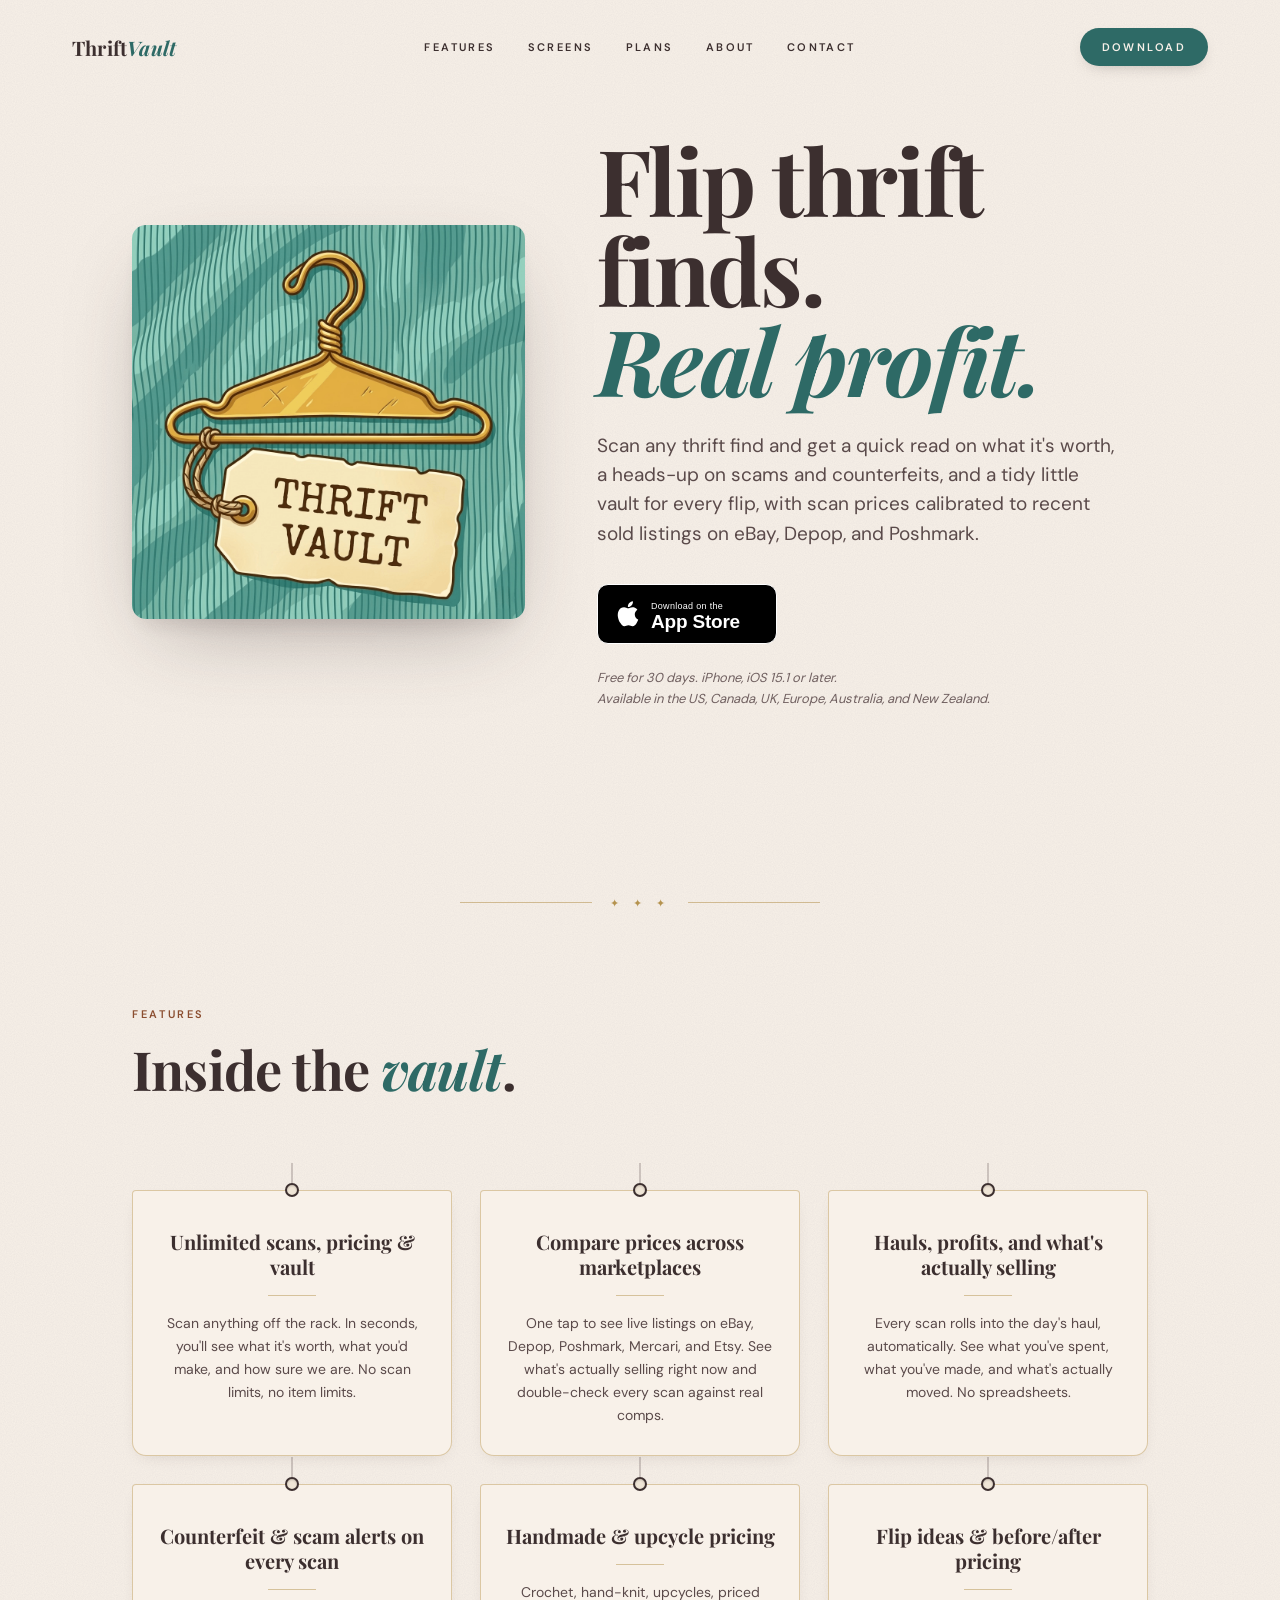
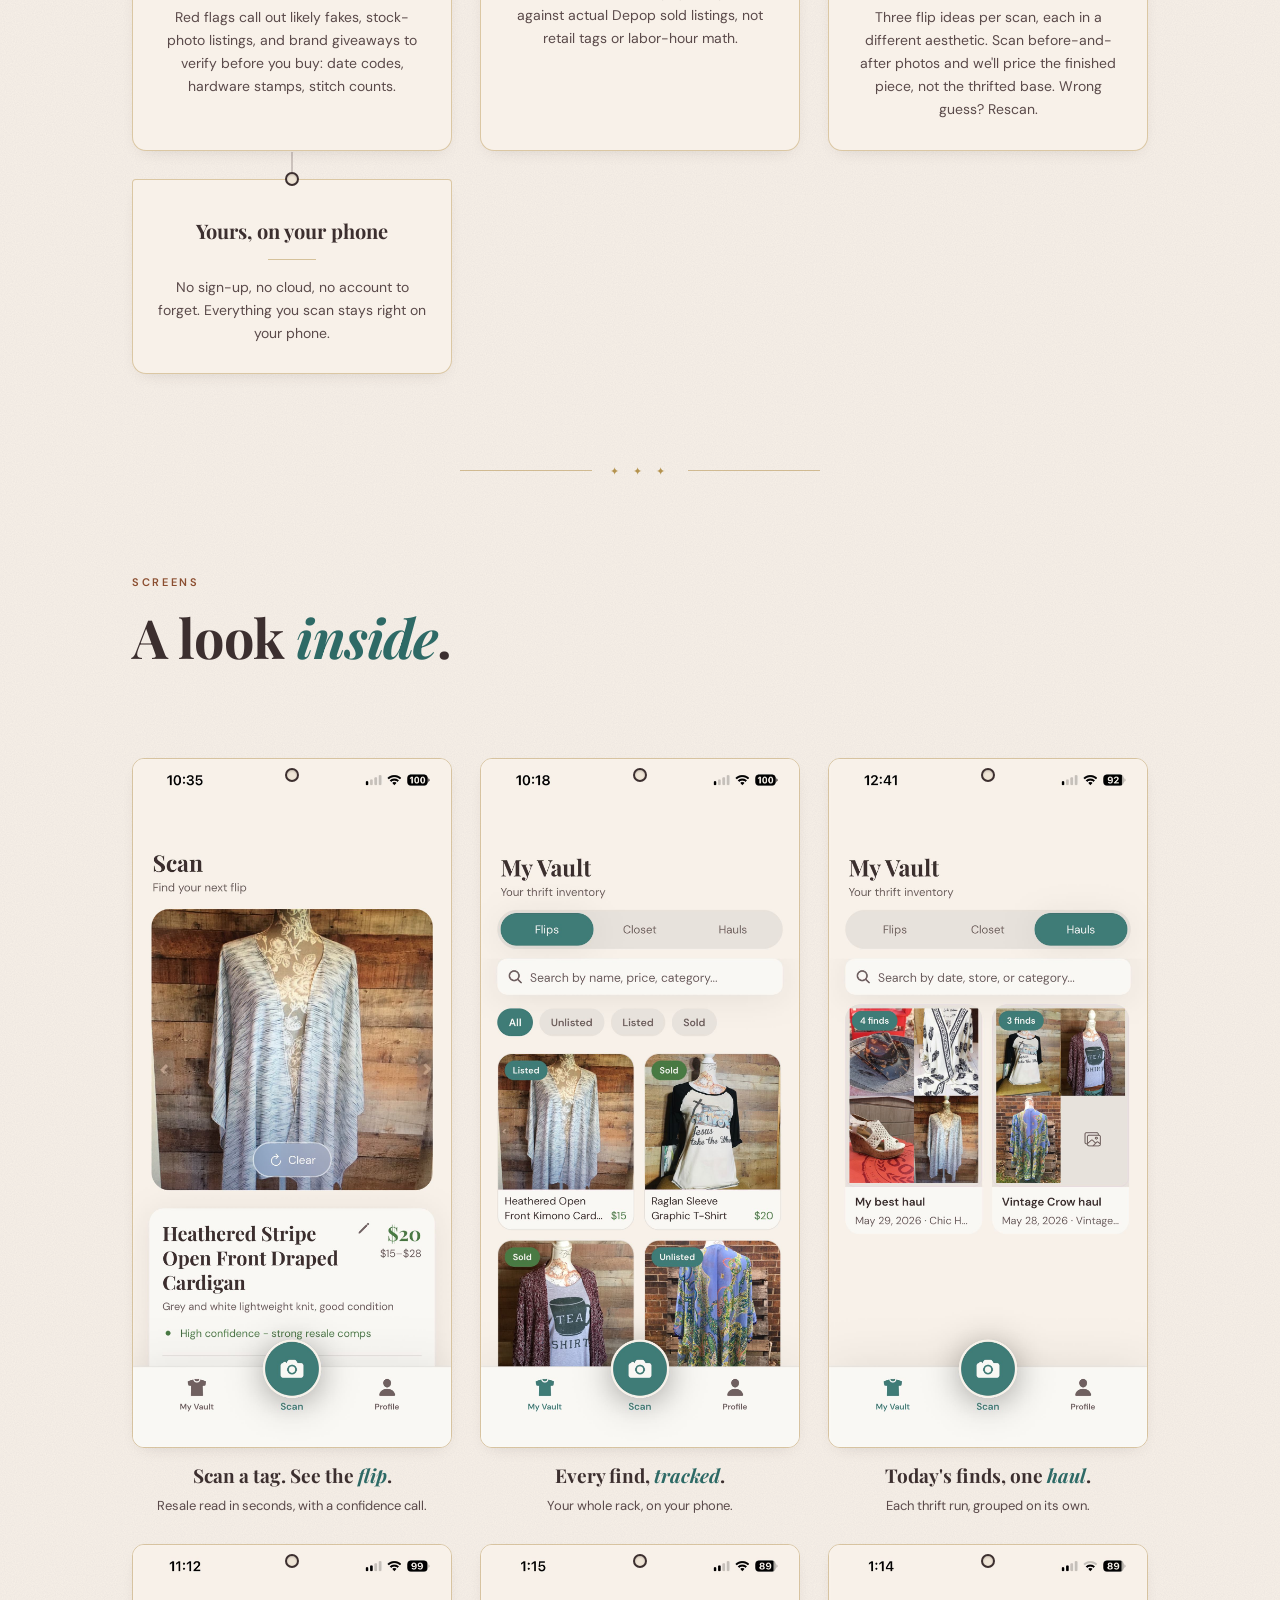
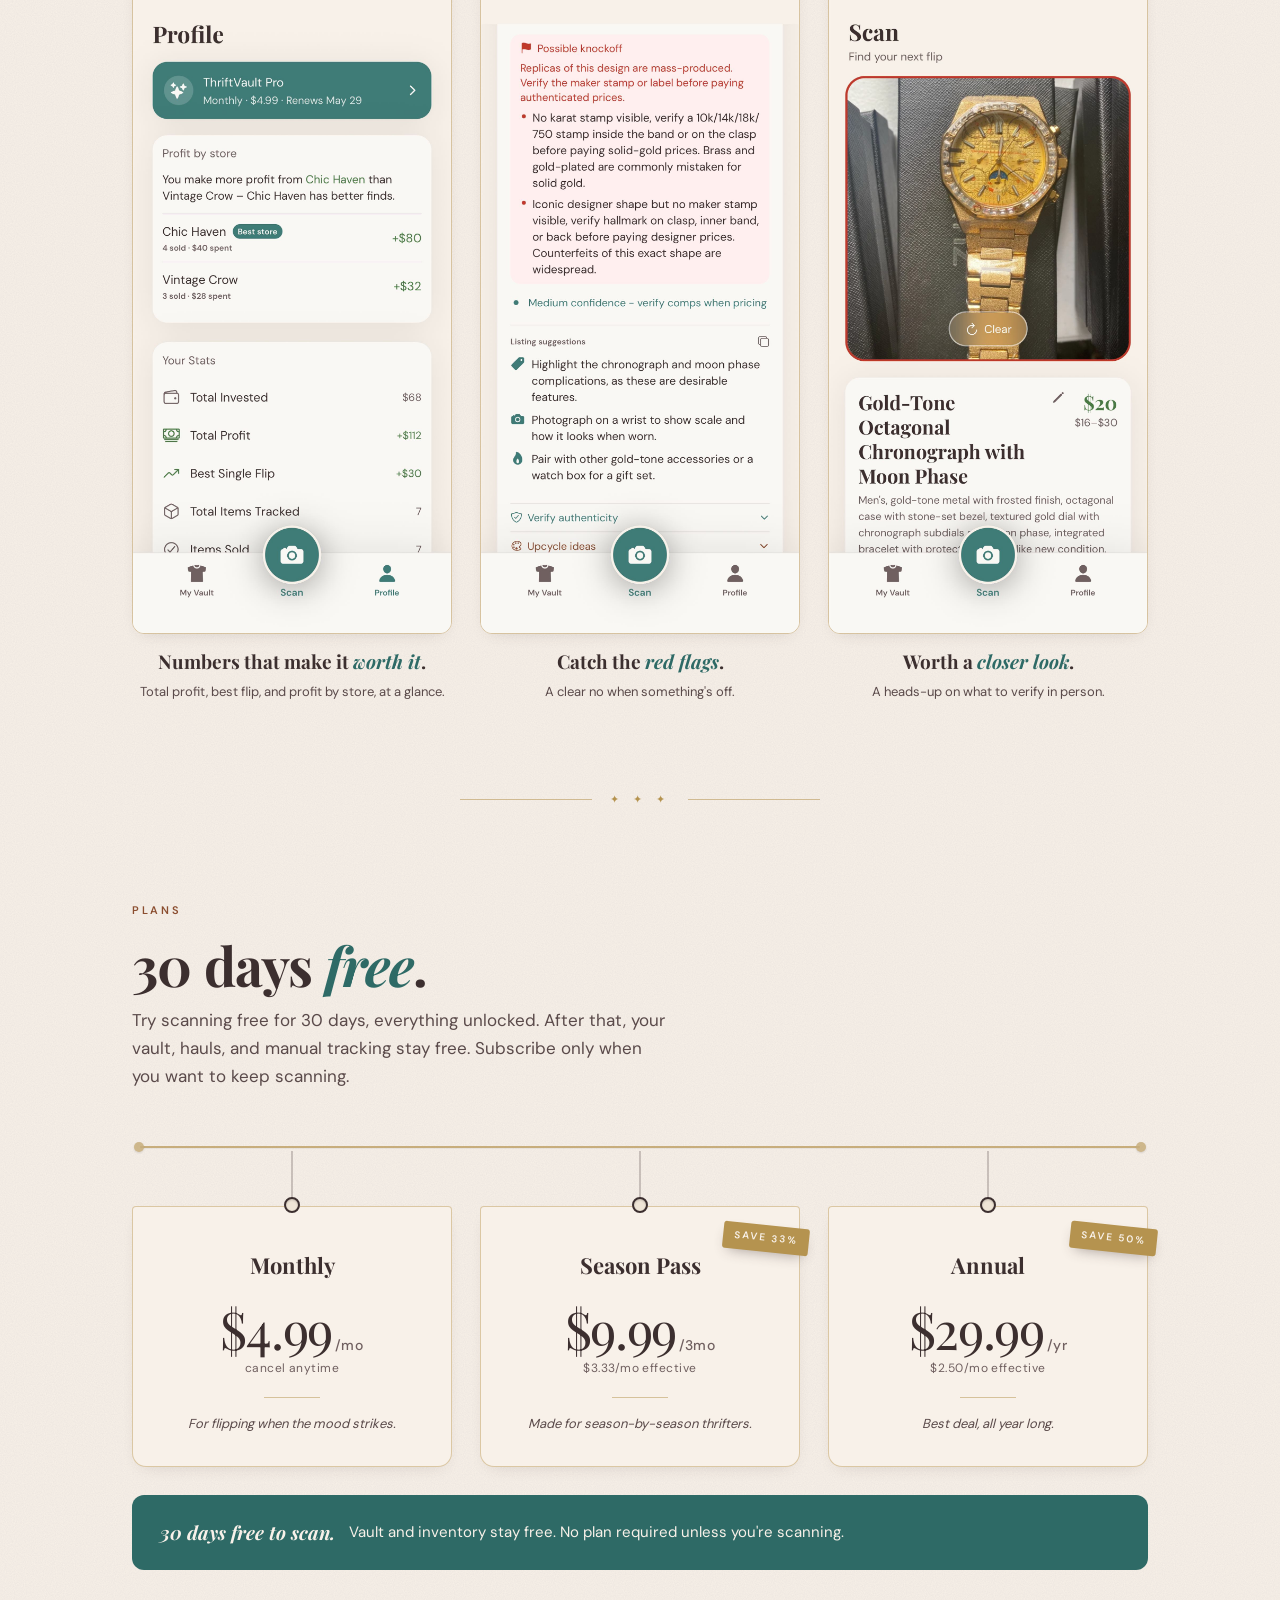
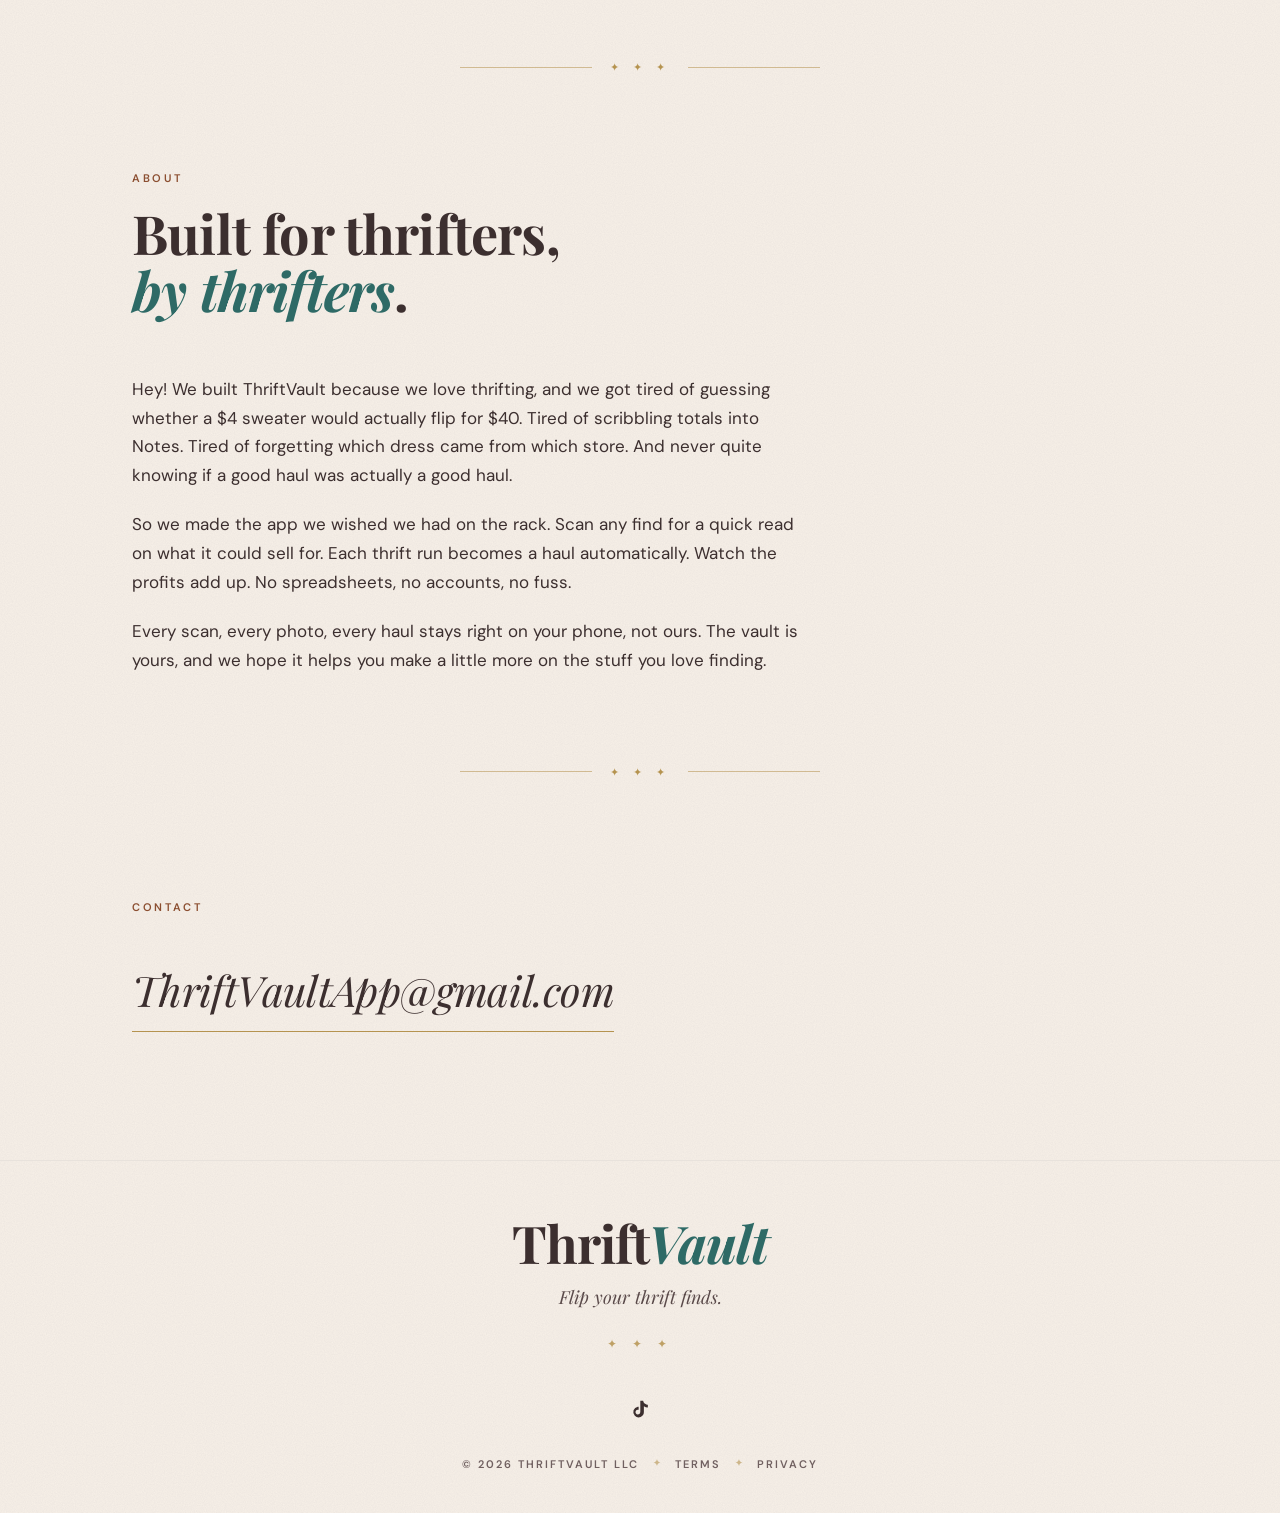
==== commit ae879f3d: "Remove screen dividers and unify screenshot grid spacing Rebased on main (26953ca) after hang-card r" ====
--- a/index.html
+++ b/index.html
@@ -335,17 +335,10 @@
       display: block;
       width: 100%;
       height: auto;
-      margin: 0 auto 20px;
+      margin: 0 auto 16px;
       border: 1px solid var(--brass-soft);
       border-radius: 12px;
       box-shadow: 0 6px 18px -10px rgba(60, 47, 47, 0.22);
-    }
-    .screen-divider {
-      width: 48px;
-      height: 1px;
-      background: var(--brass);
-      opacity: 0.5;
-      margin: 0 auto 16px;
     }
     .screen-caption h3 {
       font-family: 'Playfair Display', Georgia, serif;
@@ -369,7 +362,7 @@
       grid-column: span 2;
       display: grid;
       grid-template-columns: 1fr 1fr;
-      gap: 14px;
+      gap: 28px;
     }
 
     /* ─── Pricing ────────────────────────────────── */
@@ -739,11 +732,11 @@
         margin-right: auto;
       }
       .screen-card:hover { transform: translateY(-4px); }
-      .screen-shot { max-width: 360px; margin-bottom: 18px; }
+      .screen-shot { max-width: 360px; }
       .screen-pair {
         grid-column: span 1;
         grid-template-columns: 1fr;
-        gap: 28px;
+        gap: 40px;
         max-width: 380px;
         margin-left: auto;
         margin-right: auto;
@@ -796,6 +789,7 @@
       .screen-pair { max-width: 300px; }
       .screen-shot { max-width: 260px; }
       .screens-grid { gap: 36px; }
+      .screen-pair { gap: 36px; }
     }
 
     /* ─── Pre-launch announcement bar ────────────── */
@@ -1071,7 +1065,6 @@
             loading="lazy"
             decoding="async"
           />
-          <div class="screen-divider" aria-hidden="true"></div>
           <div class="screen-caption">
             <h3>Scan a tag. See the <em>flip</em>.</h3>
             <p>Resale read in seconds, with a confidence call.</p>
@@ -1087,7 +1080,6 @@
             loading="lazy"
             decoding="async"
           />
-          <div class="screen-divider" aria-hidden="true"></div>
           <div class="screen-caption">
             <h3>Every find, <em>tracked</em>.</h3>
             <p>Your whole rack, on your phone.</p>
@@ -1103,7 +1095,6 @@
             loading="lazy"
             decoding="async"
           />
-          <div class="screen-divider" aria-hidden="true"></div>
           <div class="screen-caption">
             <h3>Today's finds, one <em>haul</em>.</h3>
             <p>Each thrift run, grouped on its own.</p>
@@ -1119,7 +1110,6 @@
             loading="lazy"
             decoding="async"
           />
-          <div class="screen-divider" aria-hidden="true"></div>
           <div class="screen-caption">
             <h3>Numbers that make it <em>worth it</em>.</h3>
             <p>Total profit, best flip, and profit by store, at a glance.</p>
@@ -1136,7 +1126,6 @@
               loading="lazy"
               decoding="async"
             />
-            <div class="screen-divider" aria-hidden="true"></div>
             <div class="screen-caption">
               <h3>Catch the <em>red flags</em>.</h3>
               <p>A clear no when something's off.</p>
@@ -1152,7 +1141,6 @@
               loading="lazy"
               decoding="async"
             />
-            <div class="screen-divider" aria-hidden="true"></div>
             <div class="screen-caption">
               <h3>Worth a <em>closer look</em>.</h3>
               <p>A heads-up on what to verify in person.</p>
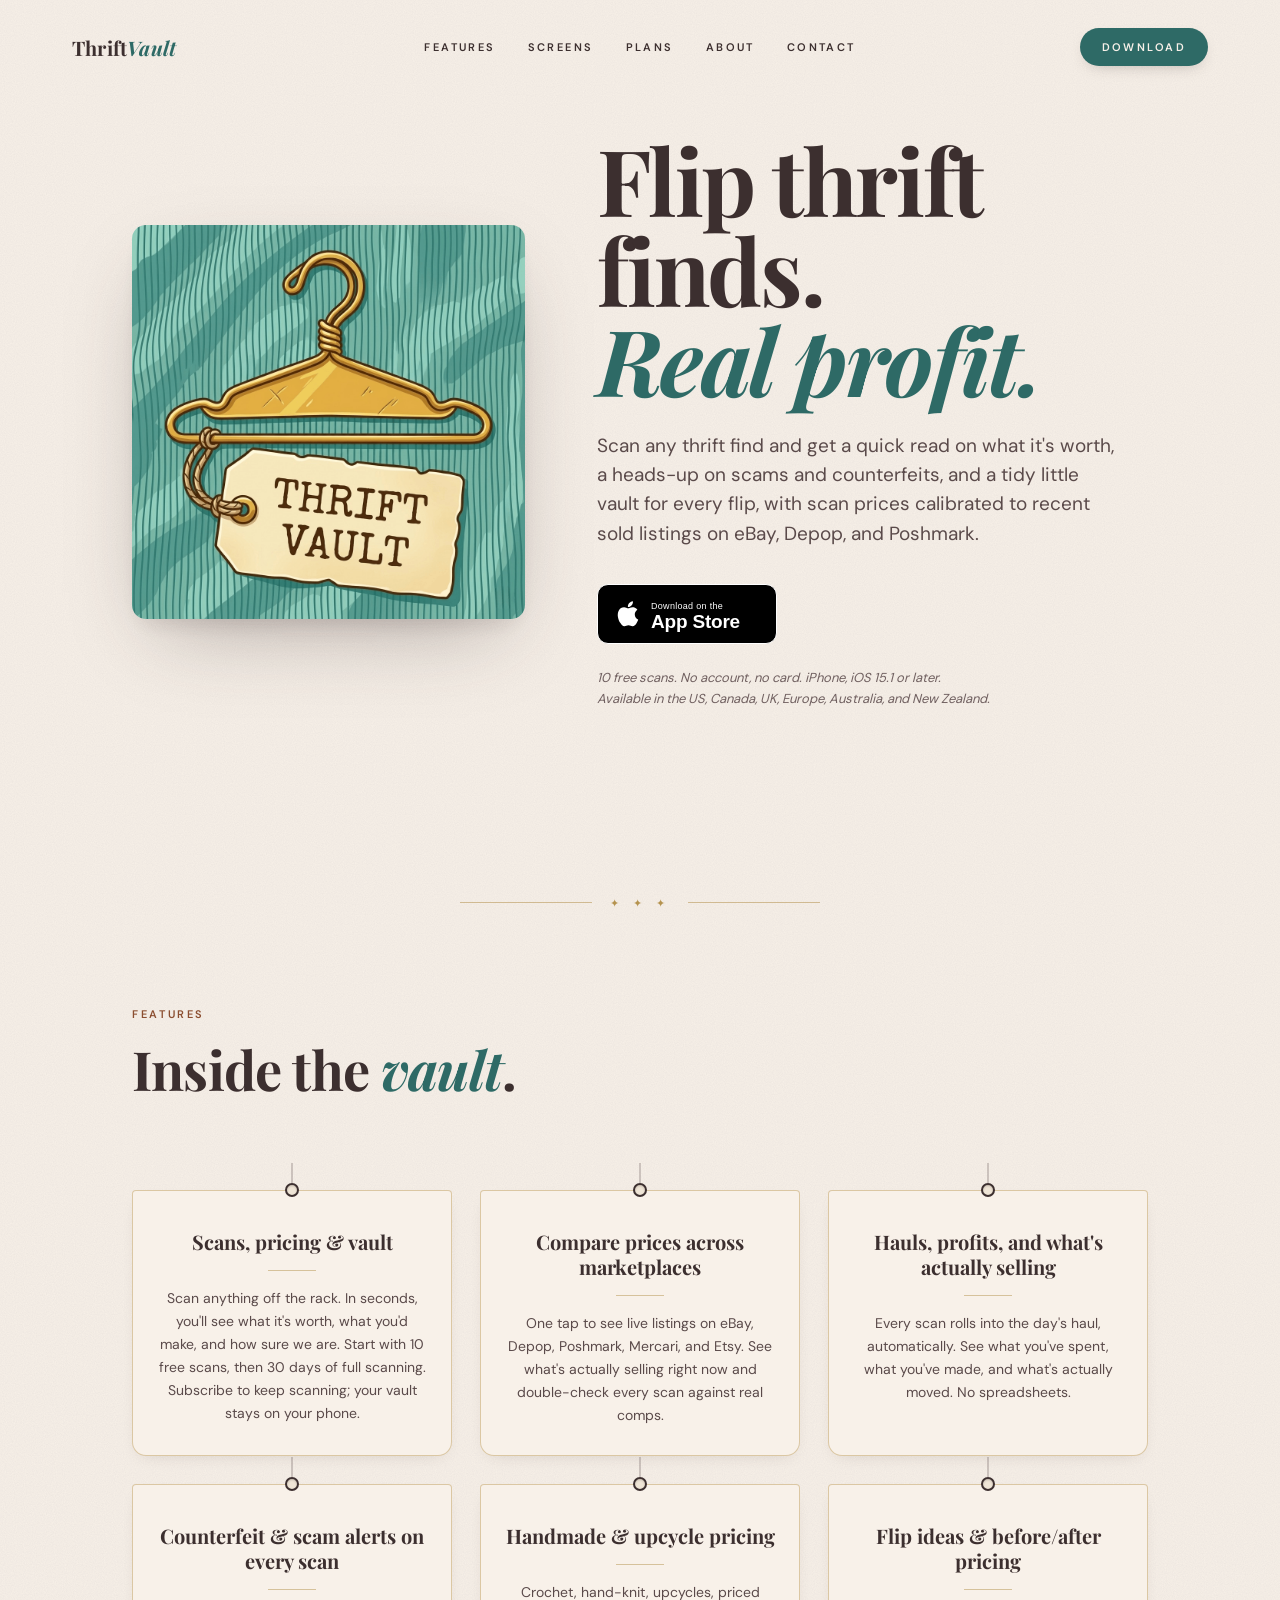
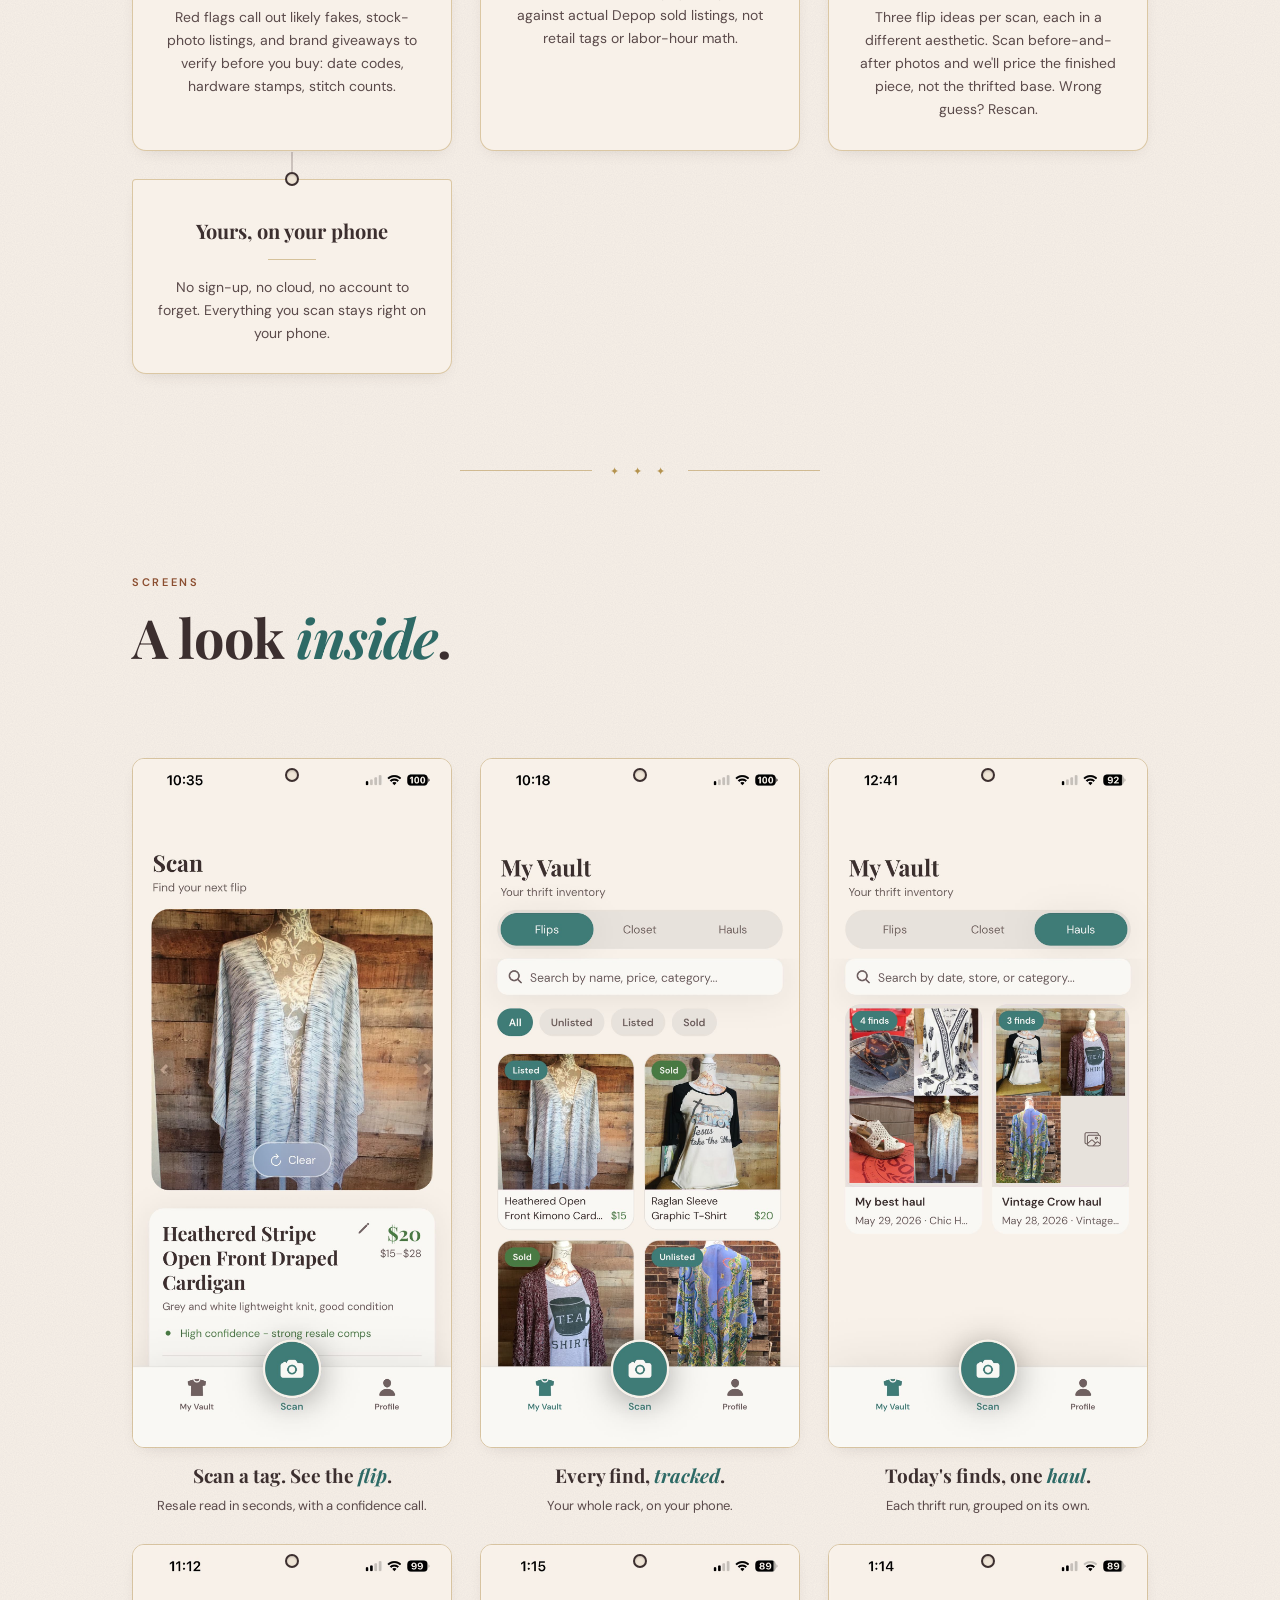
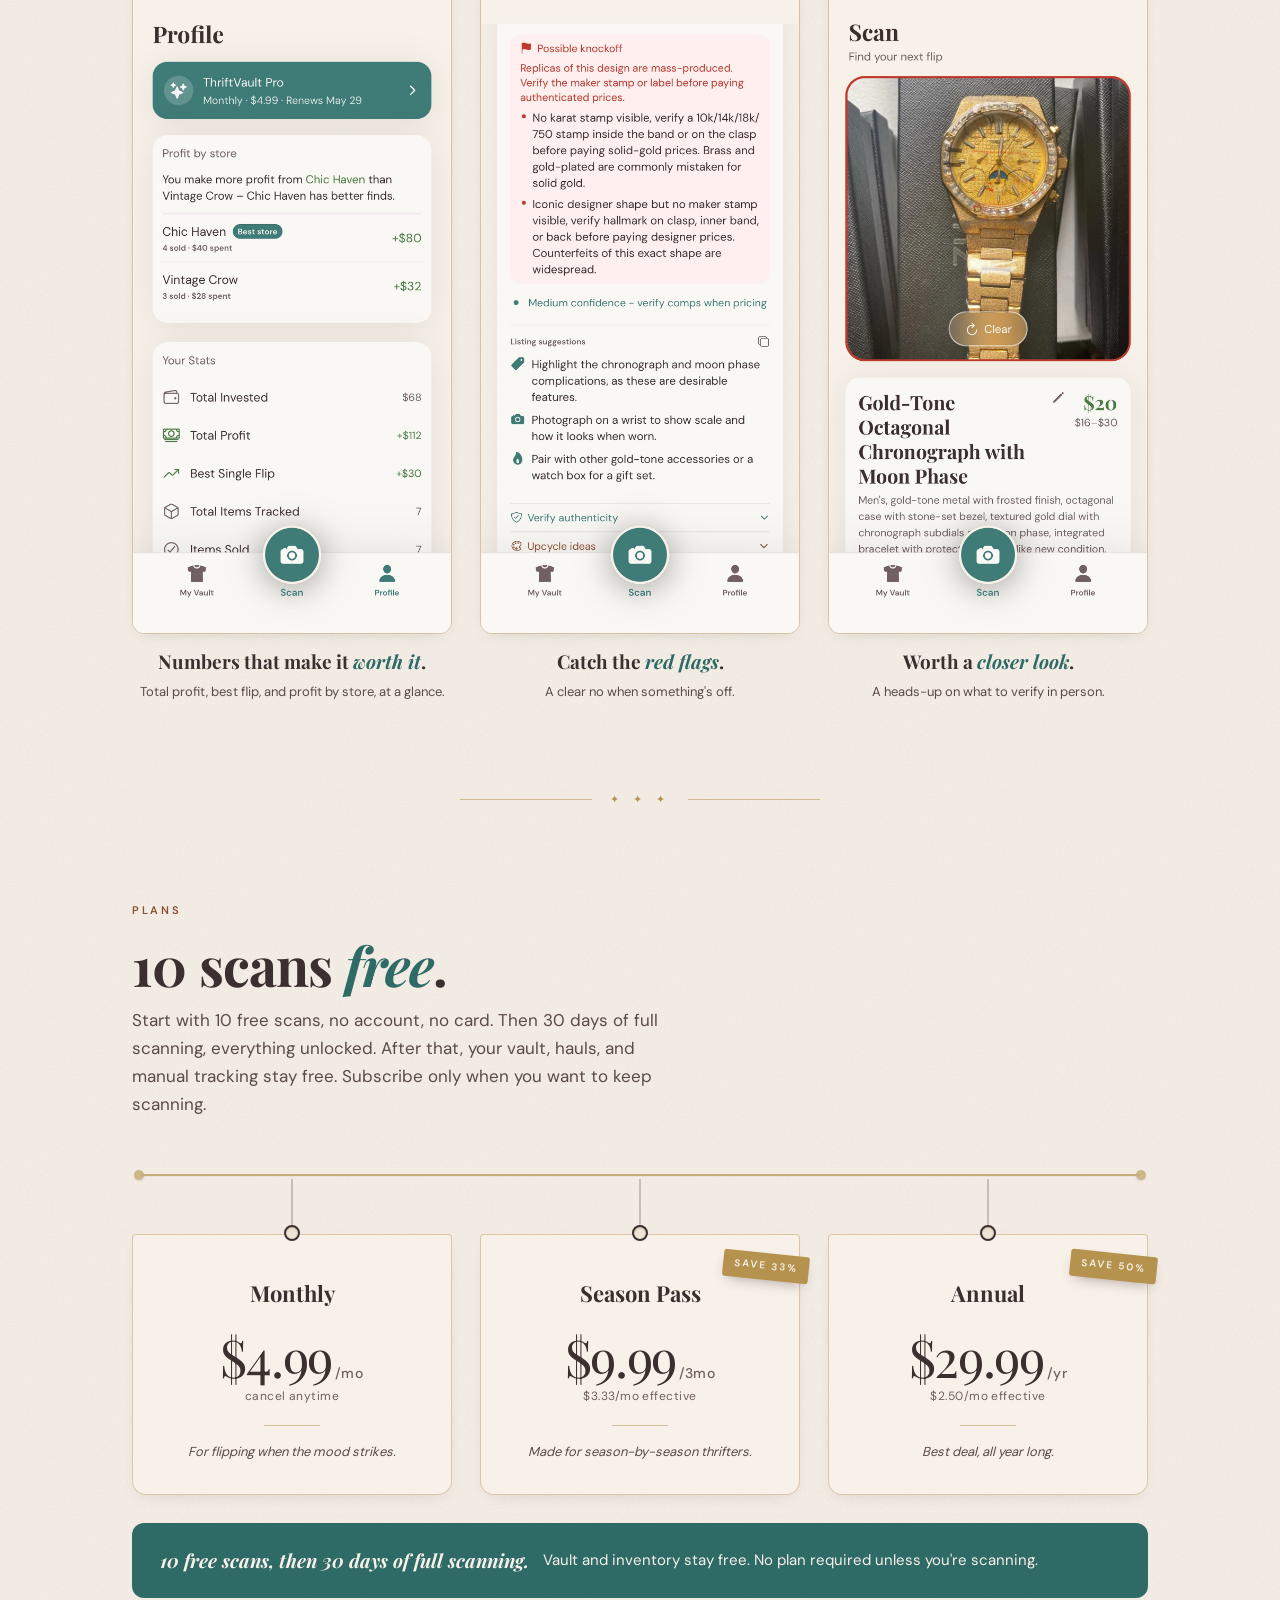
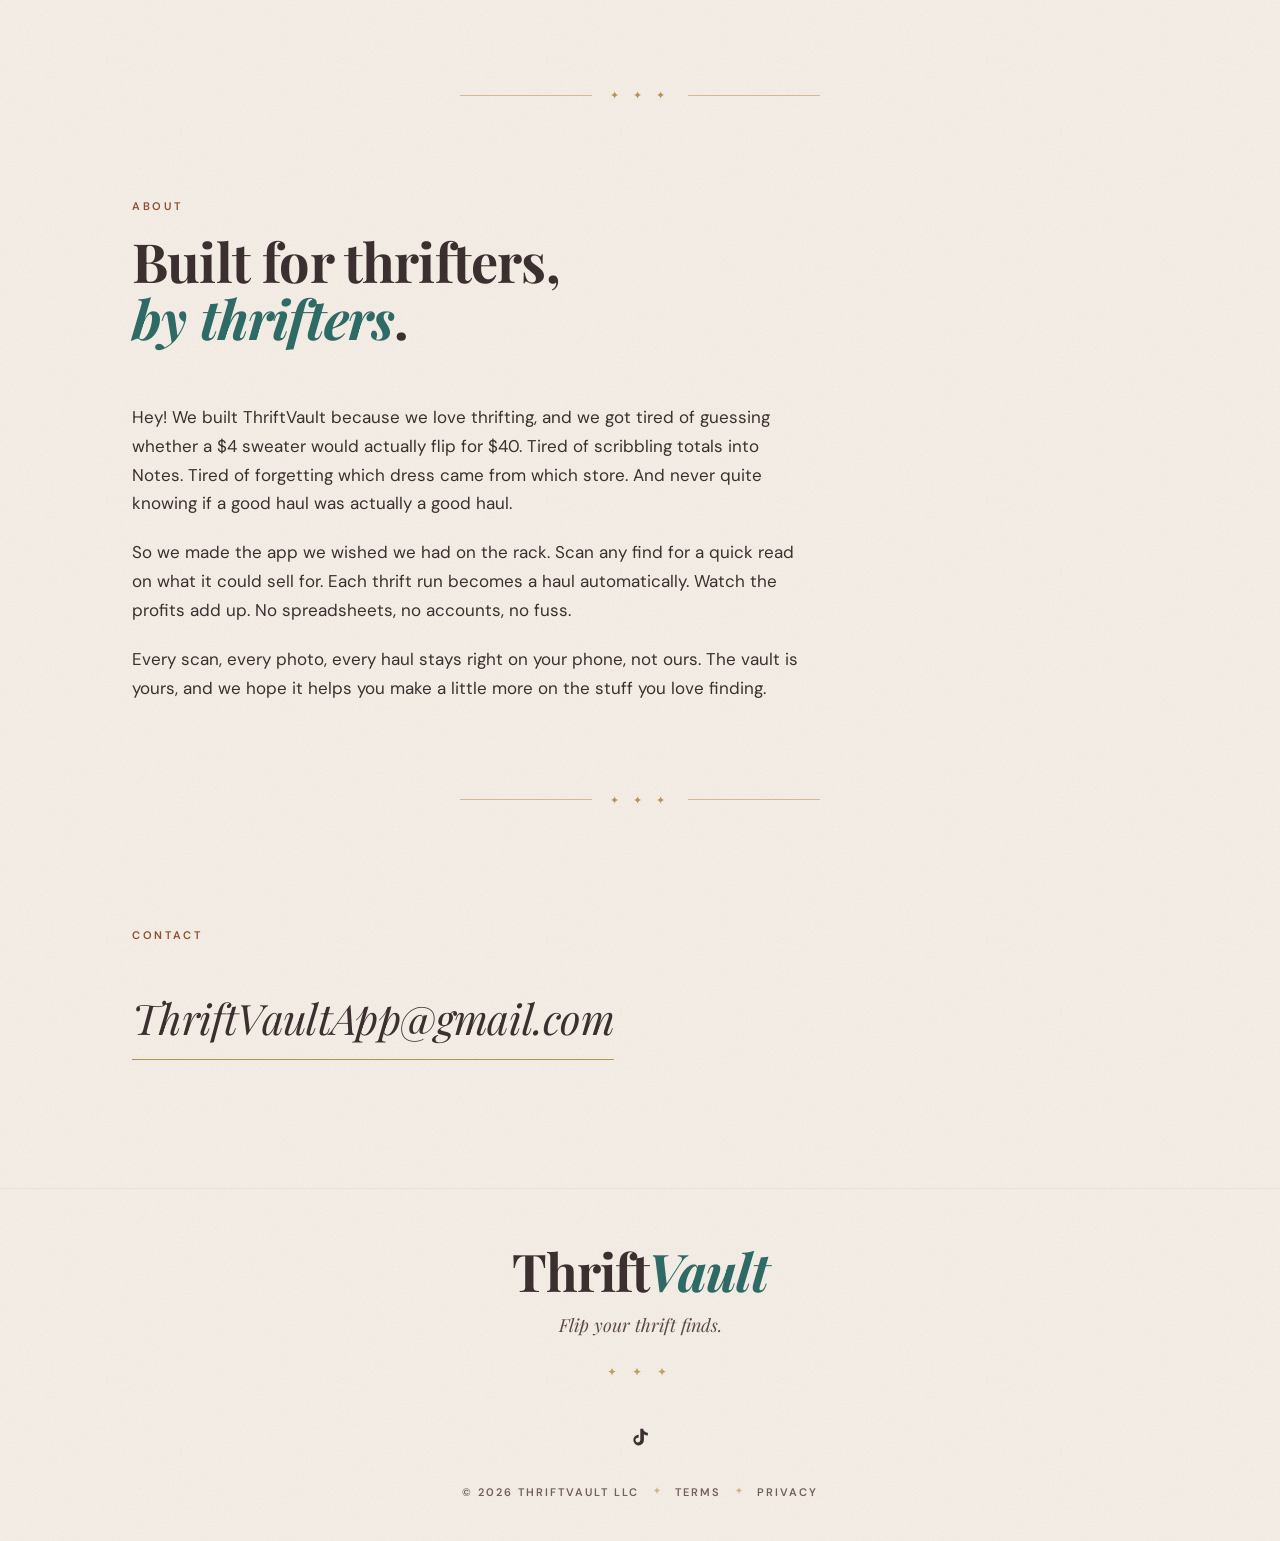
==== commit a134fab3: "Refresh offer copy and remove screenshot hover/reveal - Lead with 10 free scans (no account, no card" ====
--- a/index.html
+++ b/index.html
@@ -312,10 +312,6 @@
     .screen-card {
       position: relative;
       text-align: center;
-      transition: transform 280ms cubic-bezier(0.2, 0.8, 0.3, 1.0);
-    }
-    .screen-card:hover {
-      transform: translateY(-4px);
     }
     .screen-card::before {
       content: '';
@@ -673,11 +669,6 @@
       transition: opacity 640ms cubic-bezier(0.2, 0.8, 0.3, 1.0),
                   transform 640ms cubic-bezier(0.2, 0.8, 0.3, 1.0);
     }
-    .reveal-child > .screen-card {
-      opacity: 0;
-      transition: transform 280ms cubic-bezier(0.2, 0.8, 0.3, 1.0),
-                  opacity 640ms cubic-bezier(0.2, 0.8, 0.3, 1.0);
-    }
     .reveal-child.in-view > *:nth-child(1) { transition-delay: 0ms; }
     .reveal-child.in-view > *:nth-child(2) { transition-delay: 90ms; }
     .reveal-child.in-view > *:nth-child(3) { transition-delay: 180ms; }
@@ -688,13 +679,9 @@
       opacity: 1;
       transform: translateY(0);
     }
-    .reveal-child.in-view > .screen-card {
-      opacity: 1;
-    }
-
     @media (prefers-reduced-motion: reduce) {
       .rise { animation: none; }
-      .reveal, .reveal-child > *:not(.screen-card), .reveal-child > .screen-card {
+      .reveal, .reveal-child > *:not(.screen-card) {
         opacity: 1;
         transform: none;
         transition: none;
@@ -731,7 +718,6 @@
         margin-left: auto;
         margin-right: auto;
       }
-      .screen-card:hover { transform: translateY(-4px); }
       .screen-shot { max-width: 360px; }
       .screen-pair {
         grid-column: span 1;
@@ -988,7 +974,7 @@
               height="60"
             />
           </a>
-          <p class="hero-availability rise delay-3">Free for 30 days. iPhone, iOS 15.1 or later.<br />Available in the US, Canada, UK, Europe, Australia, and New Zealand.</p>
+          <p class="hero-availability rise delay-3">10 free scans. No account, no card. iPhone, iOS 15.1 or later.<br />Available in the US, Canada, UK, Europe, Australia, and New Zealand.</p>
         </div>
       </div>
     </section>
@@ -1006,9 +992,9 @@
       </div>
       <div class="features reveal-child">
         <article class="feature">
-          <h3 class="feature-title">Unlimited scans, pricing &amp; vault</h3>
+          <h3 class="feature-title">Scans, pricing &amp; vault</h3>
           <div class="feature-divider" aria-hidden="true"></div>
-          <p class="feature-body">Scan anything off the rack. In seconds, you'll see what it's worth, what you'd make, and how sure we are. No scan limits, no item limits.</p>
+          <p class="feature-body">Scan anything off the rack. In seconds, you'll see what it's worth, what you'd make, and how sure we are. Start with 10 free scans, then 30 days of full scanning. Subscribe to keep scanning; your vault stays on your phone.</p>
         </article>
         <article class="feature">
           <h3 class="feature-title">Compare prices across marketplaces</h3>
@@ -1159,8 +1145,8 @@
     <section id="plans">
       <div class="section-header reveal">
         <span class="eyebrow">Plans</span>
-        <h2>30 days <em>free</em>.</h2>
-        <p>Try scanning free for 30 days, everything unlocked. After that, your vault, hauls, and manual tracking stay free. Subscribe only when you want to keep scanning.</p>
+        <h2>10 scans <em>free</em>.</h2>
+        <p>Start with 10 free scans, no account, no card. Then 30 days of full scanning, everything unlocked. After that, your vault, hauls, and manual tracking stay free. Subscribe only when you want to keep scanning.</p>
       </div>
       <div class="pricing-rack reveal">
         <div class="pricing-rail" aria-hidden="true"></div>
@@ -1191,7 +1177,7 @@
         </div>
       </div>
       <div class="trial-strip">
-        <strong>30 days free to scan.</strong>
+        <strong>10 free scans, then 30 days of full scanning.</strong>
         <span>Vault and inventory stay free. No plan required unless you're scanning.</span>
       </div>
     </section>
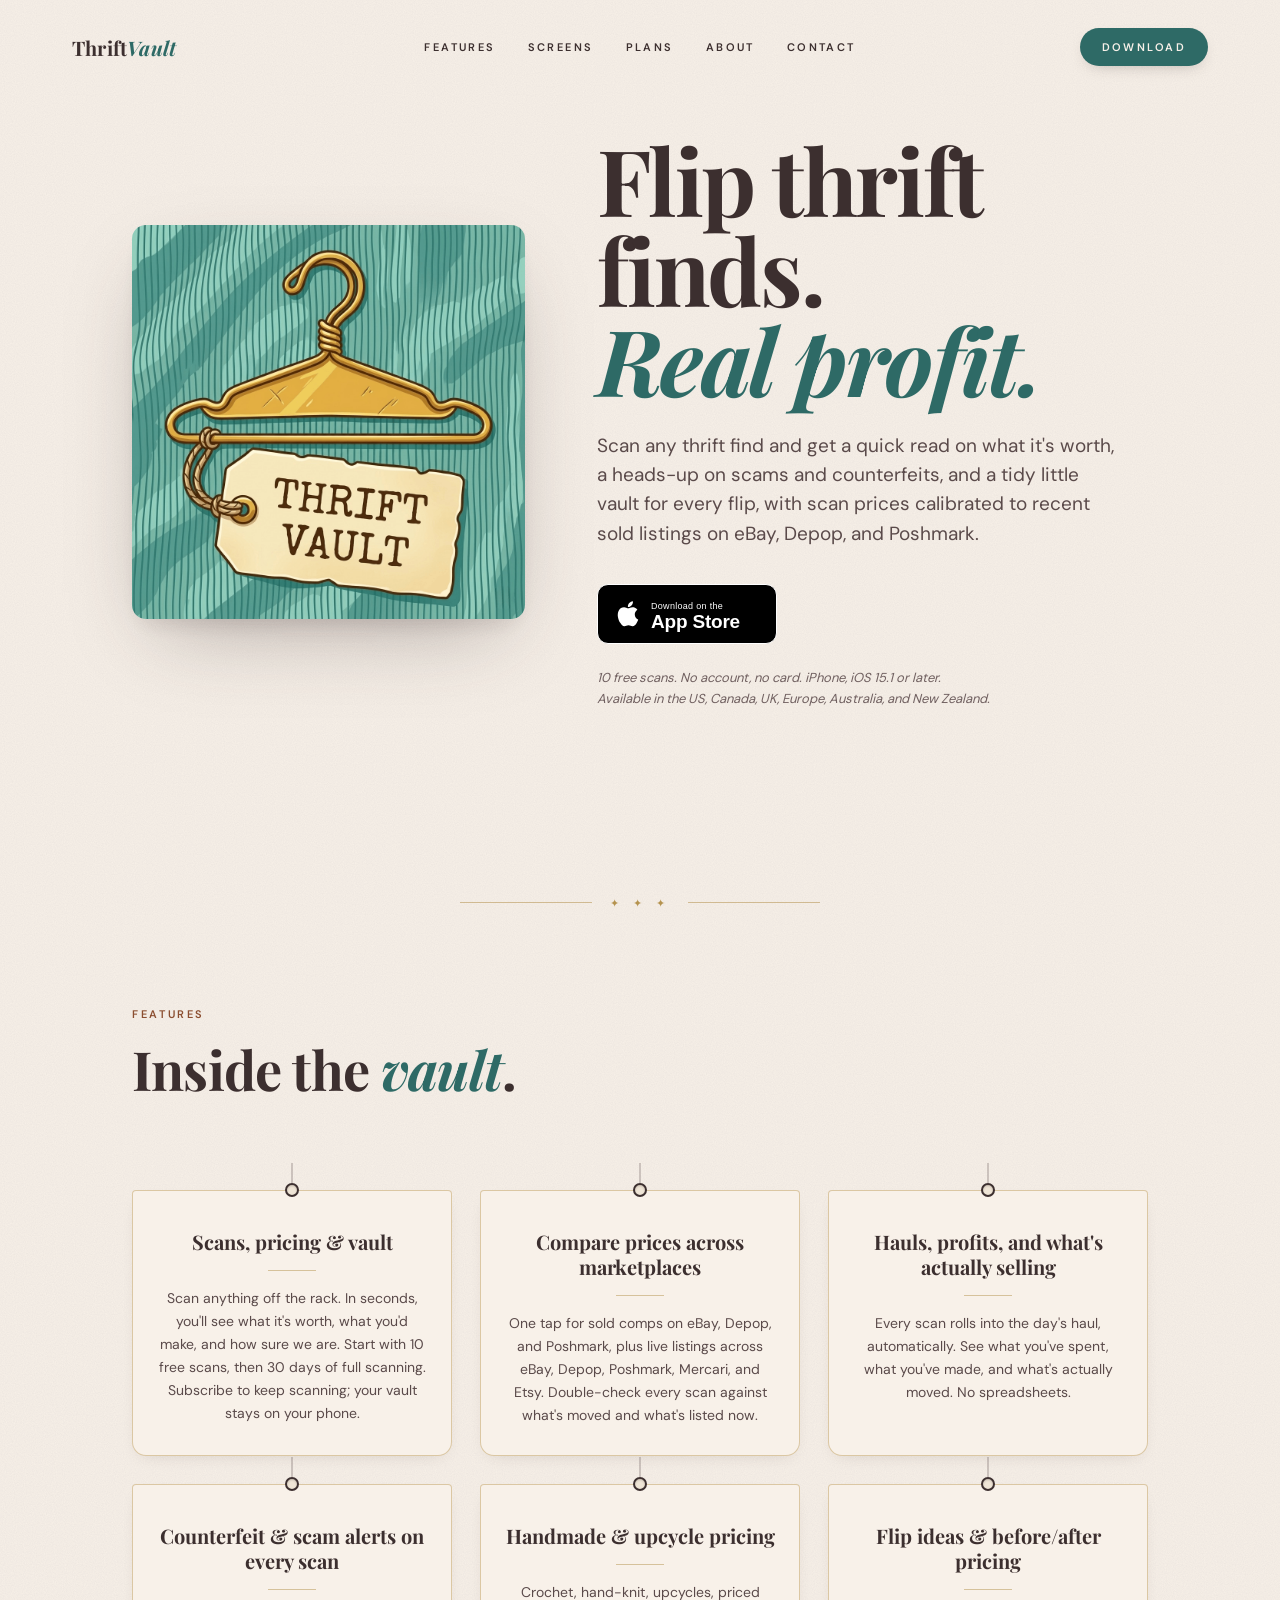
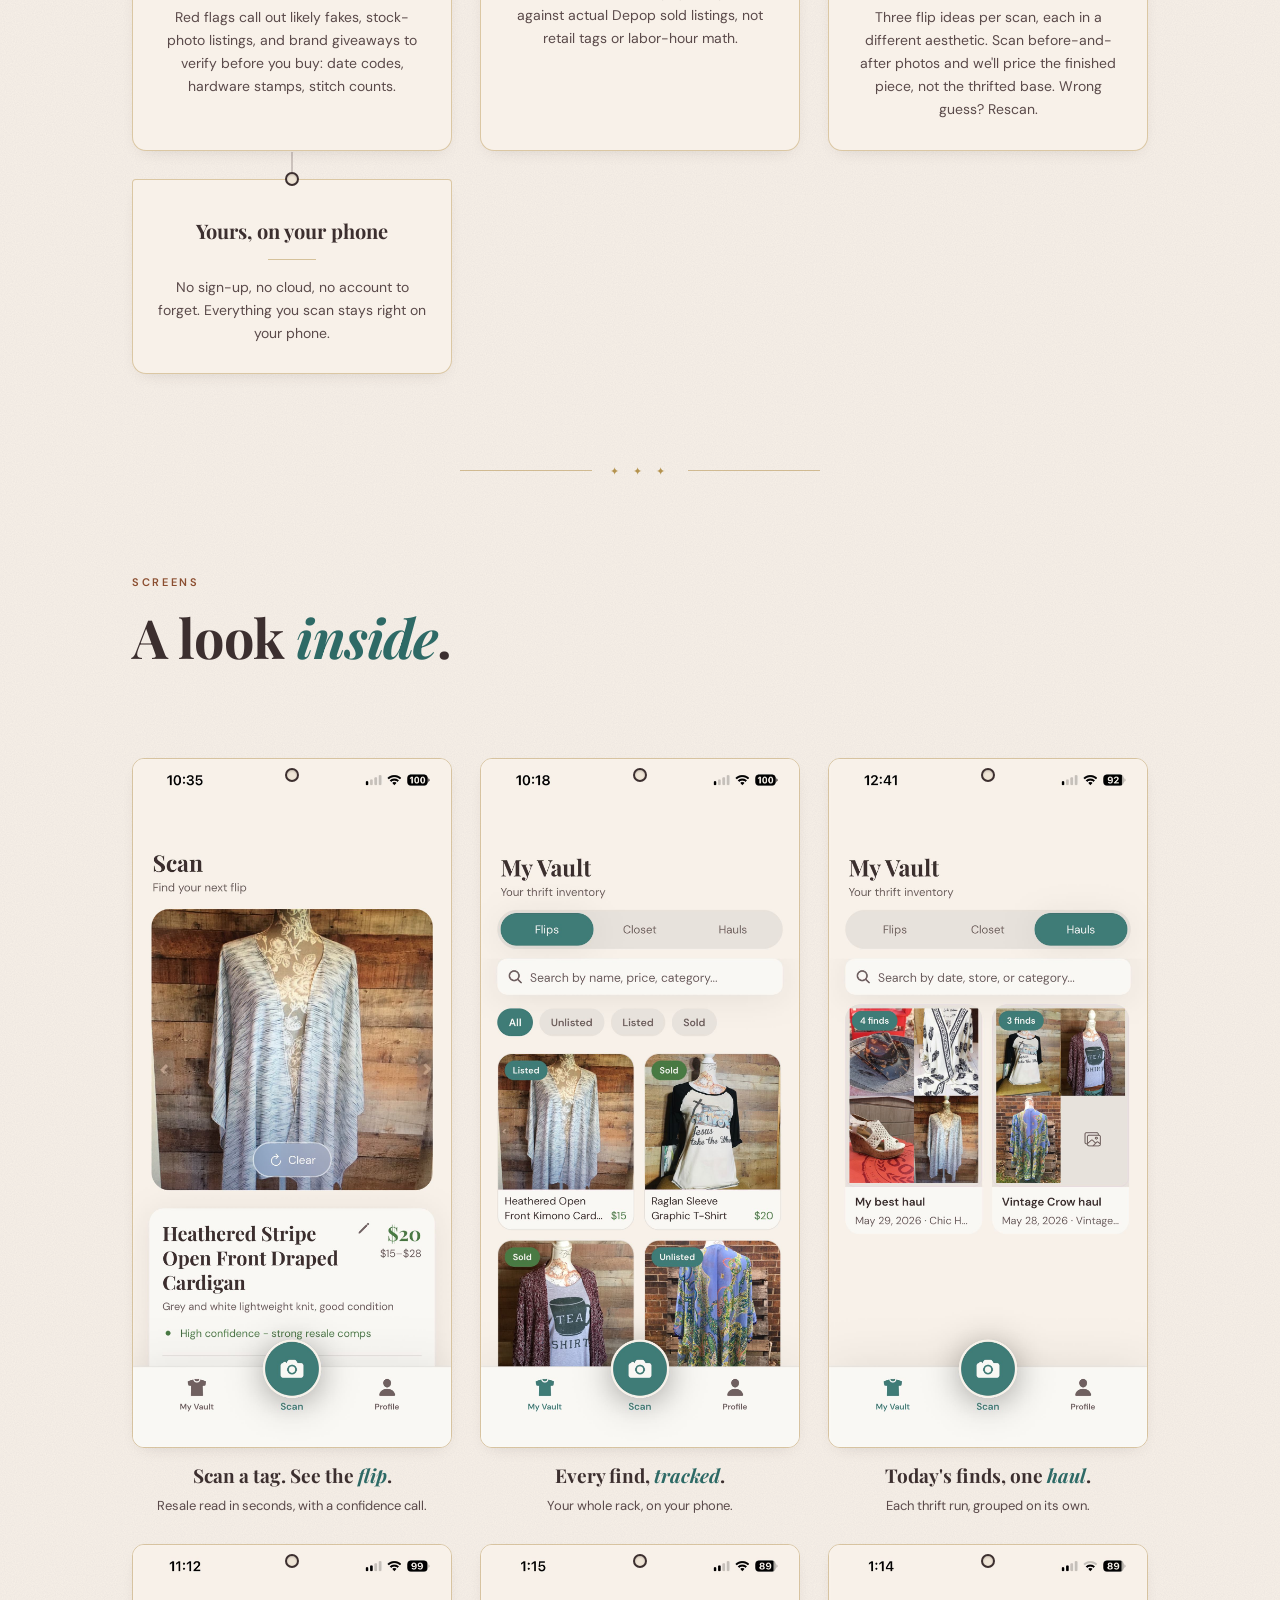
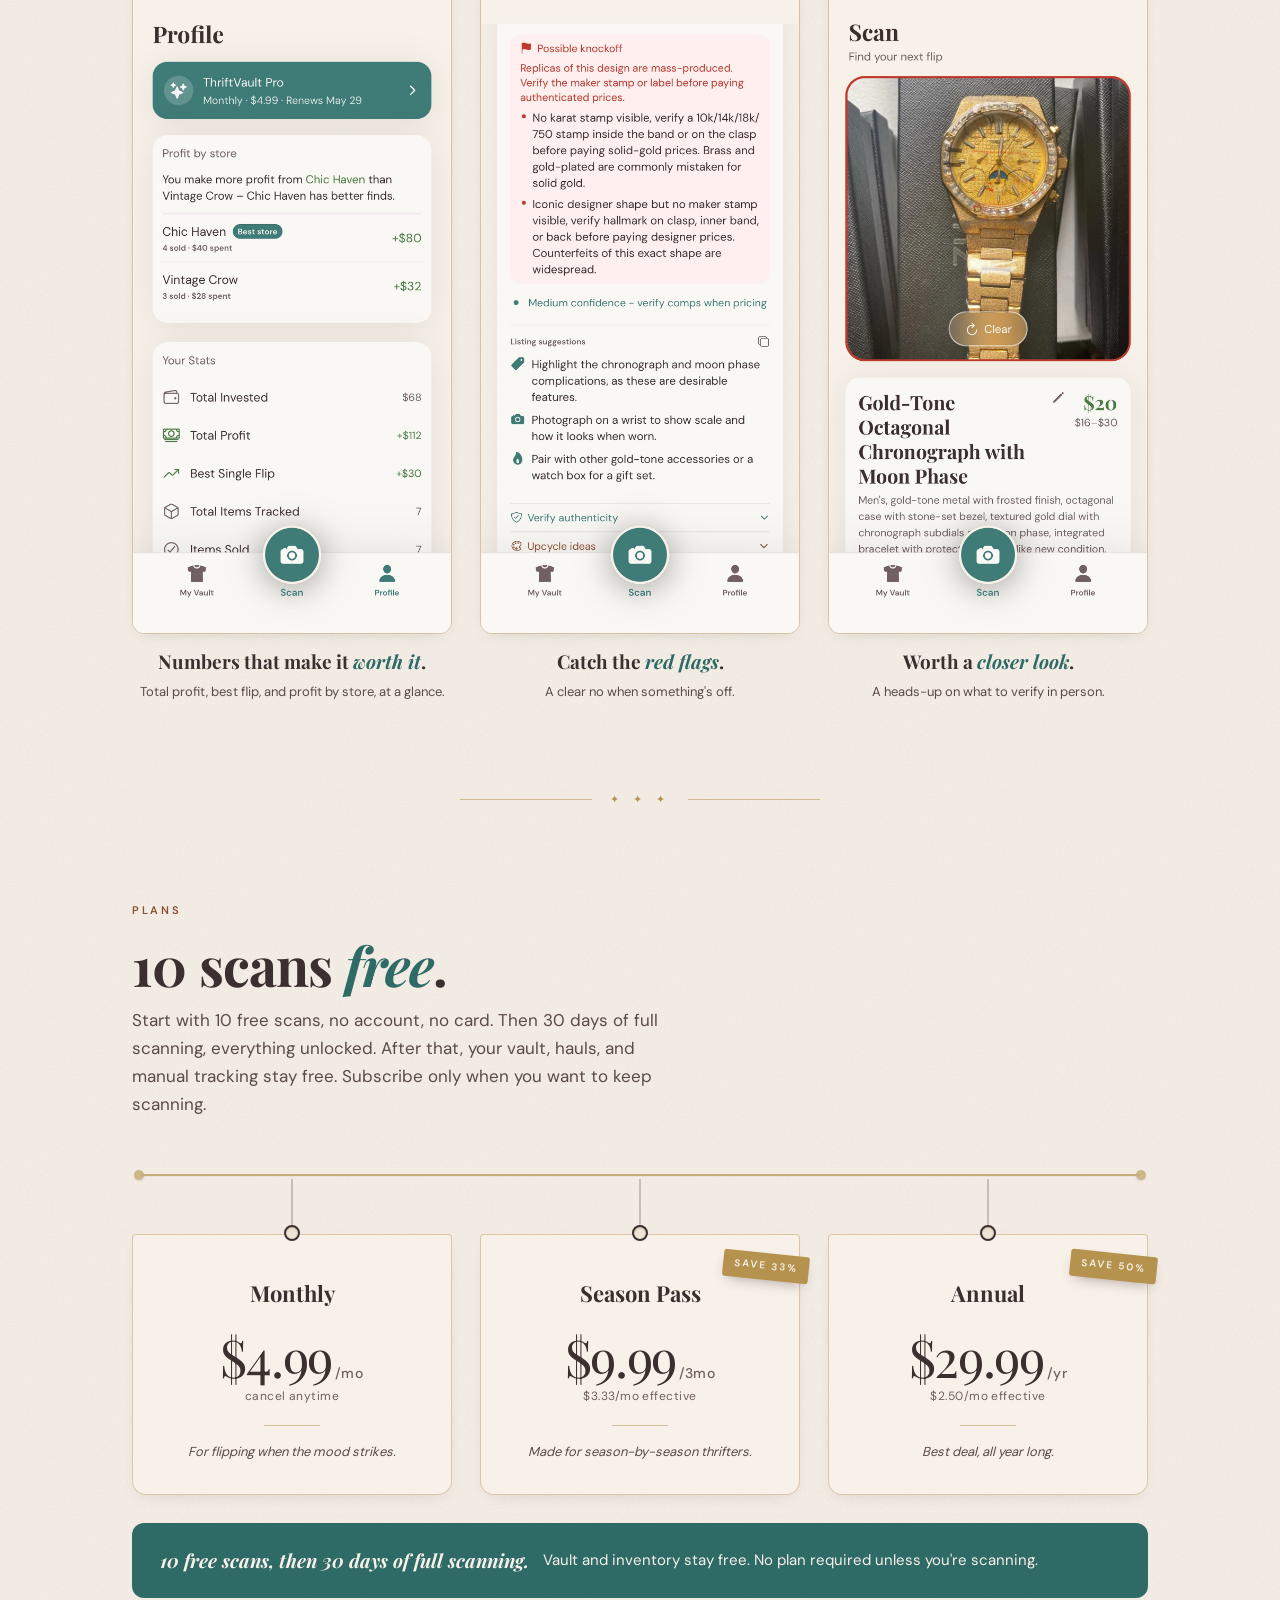
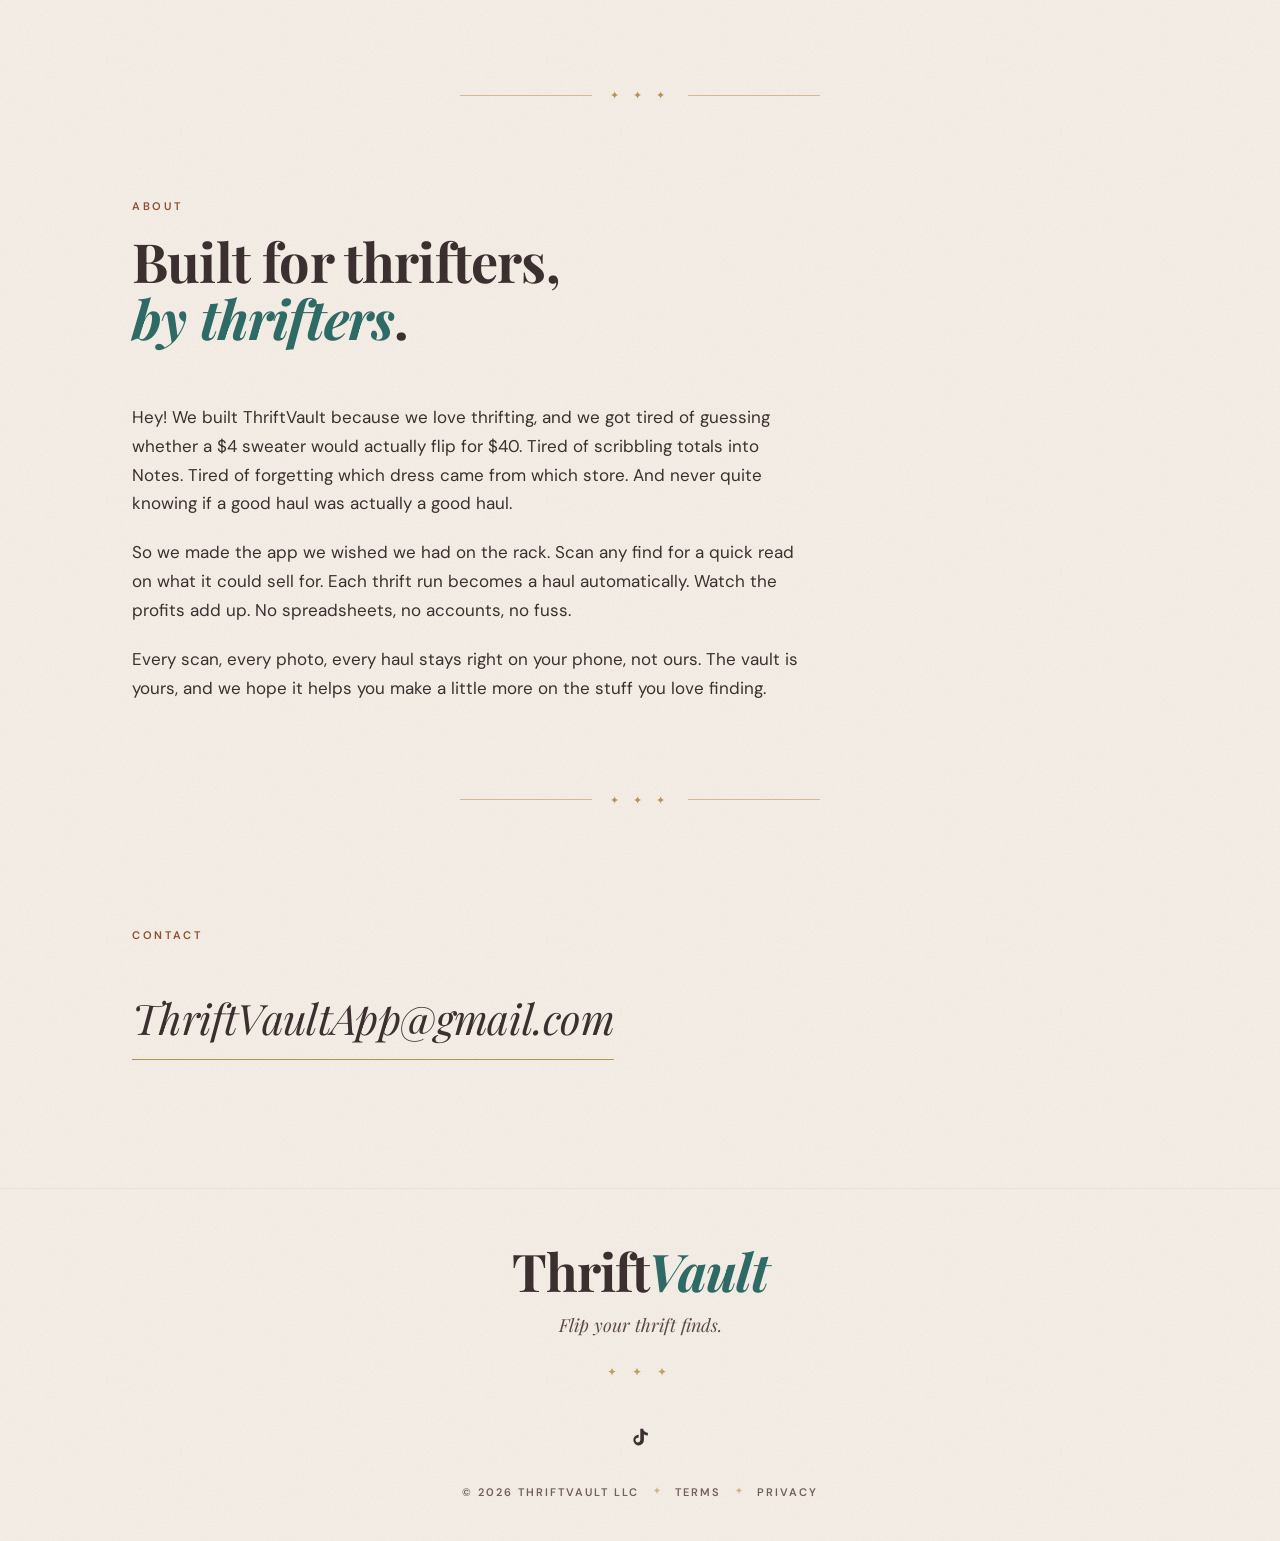
==== commit e8565d65: "Update compare prices copy to mention sold comps Rewrite the compare-prices feature blurb so it cove" ====
--- a/index.html
+++ b/index.html
@@ -999,7 +999,7 @@
         <article class="feature">
           <h3 class="feature-title">Compare prices across marketplaces</h3>
           <div class="feature-divider" aria-hidden="true"></div>
-          <p class="feature-body">One tap to see live listings on eBay, Depop, Poshmark, Mercari, and Etsy. See what's actually selling right now and double-check every scan against real comps.</p>
+          <p class="feature-body">One tap for sold comps on eBay, Depop, and Poshmark, plus live listings across eBay, Depop, Poshmark, Mercari, and Etsy. Double-check every scan against what's moved and what's listed now.</p>
         </article>
         <article class="feature">
           <h3 class="feature-title">Hauls, profits, and what's actually selling</h3>
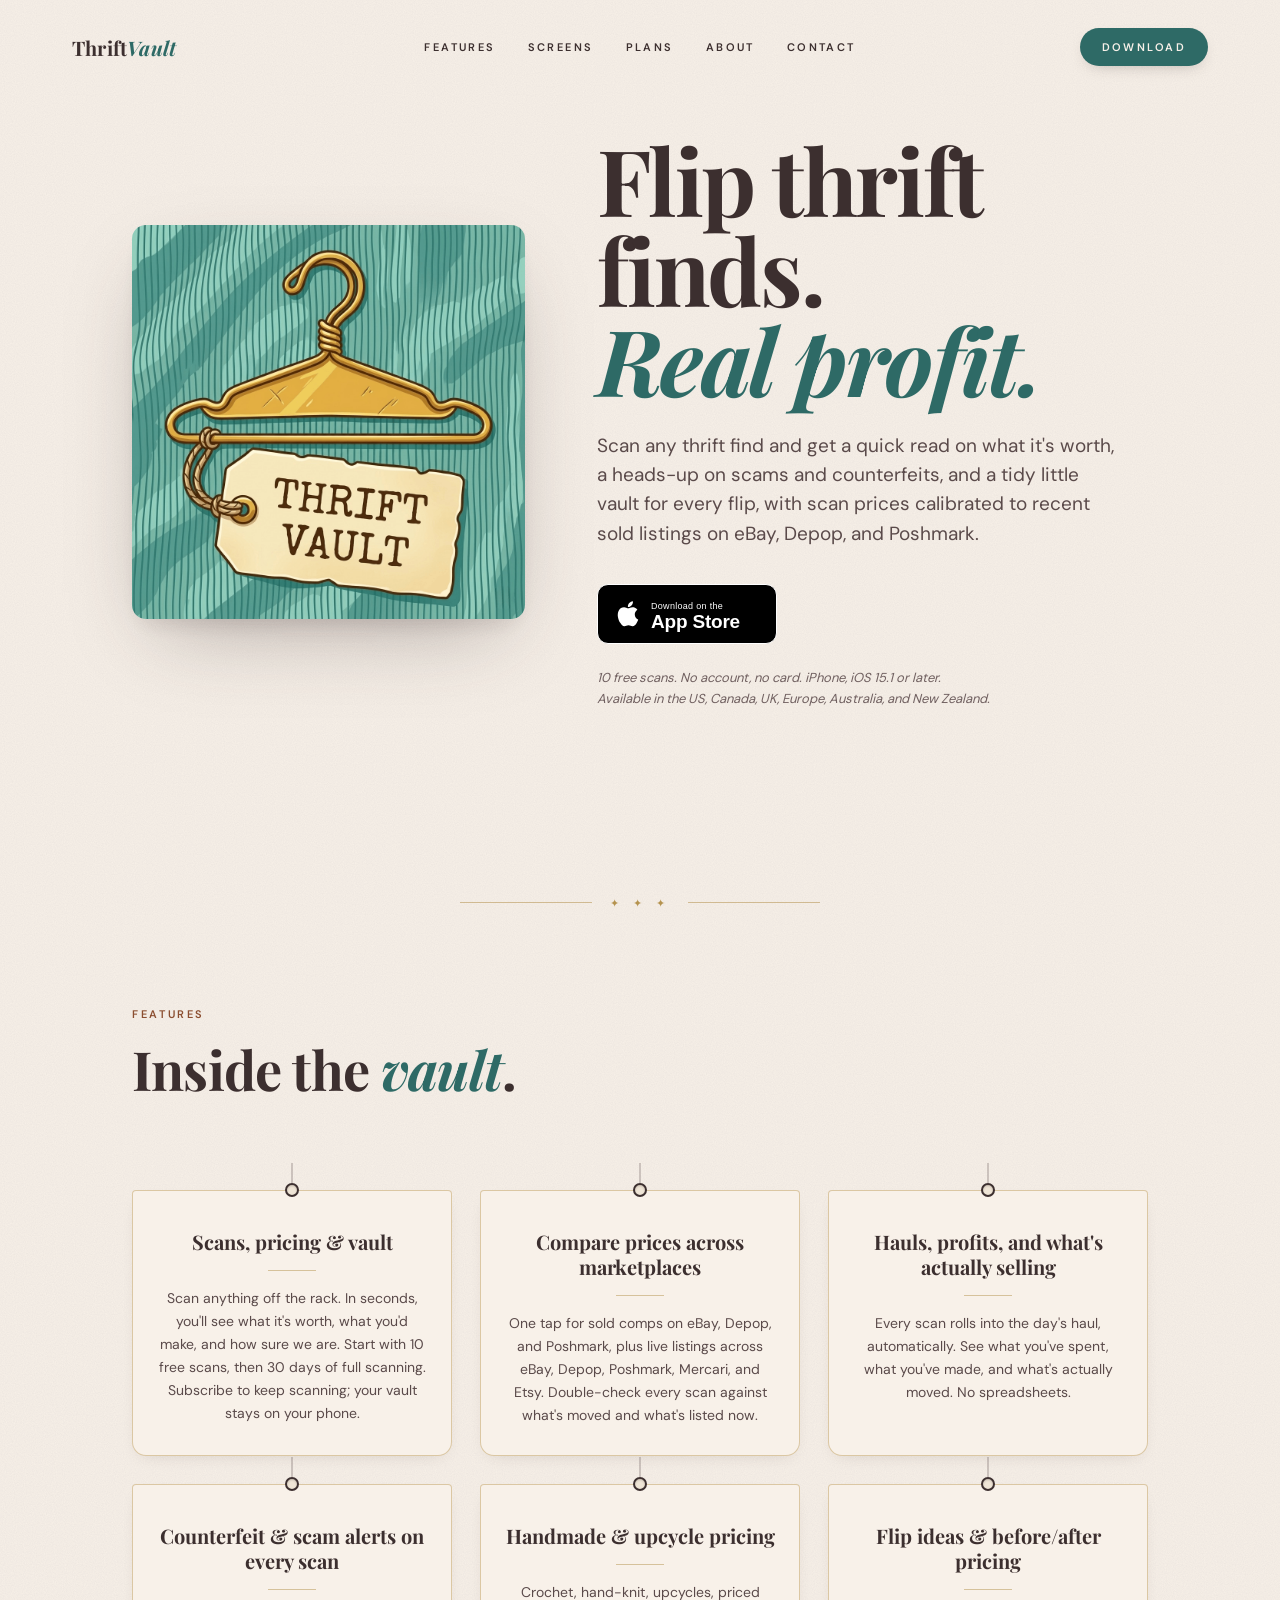
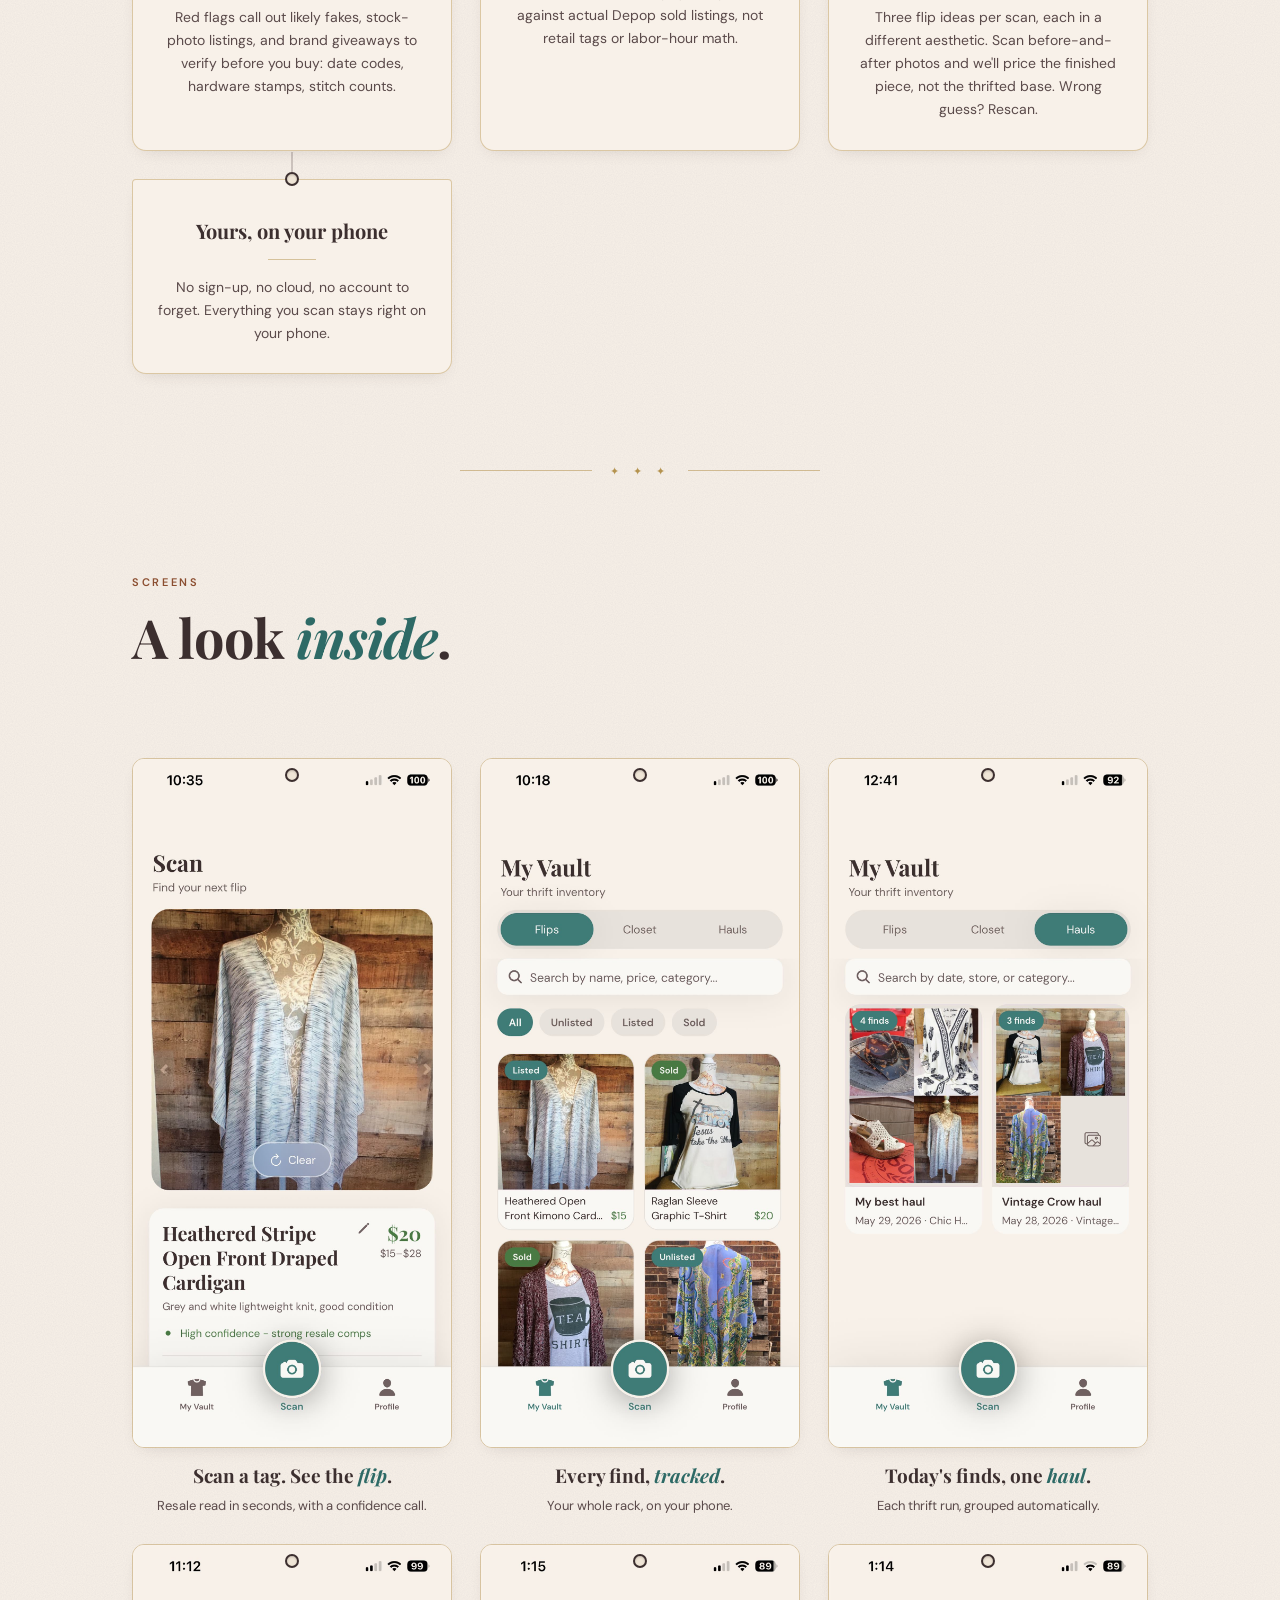
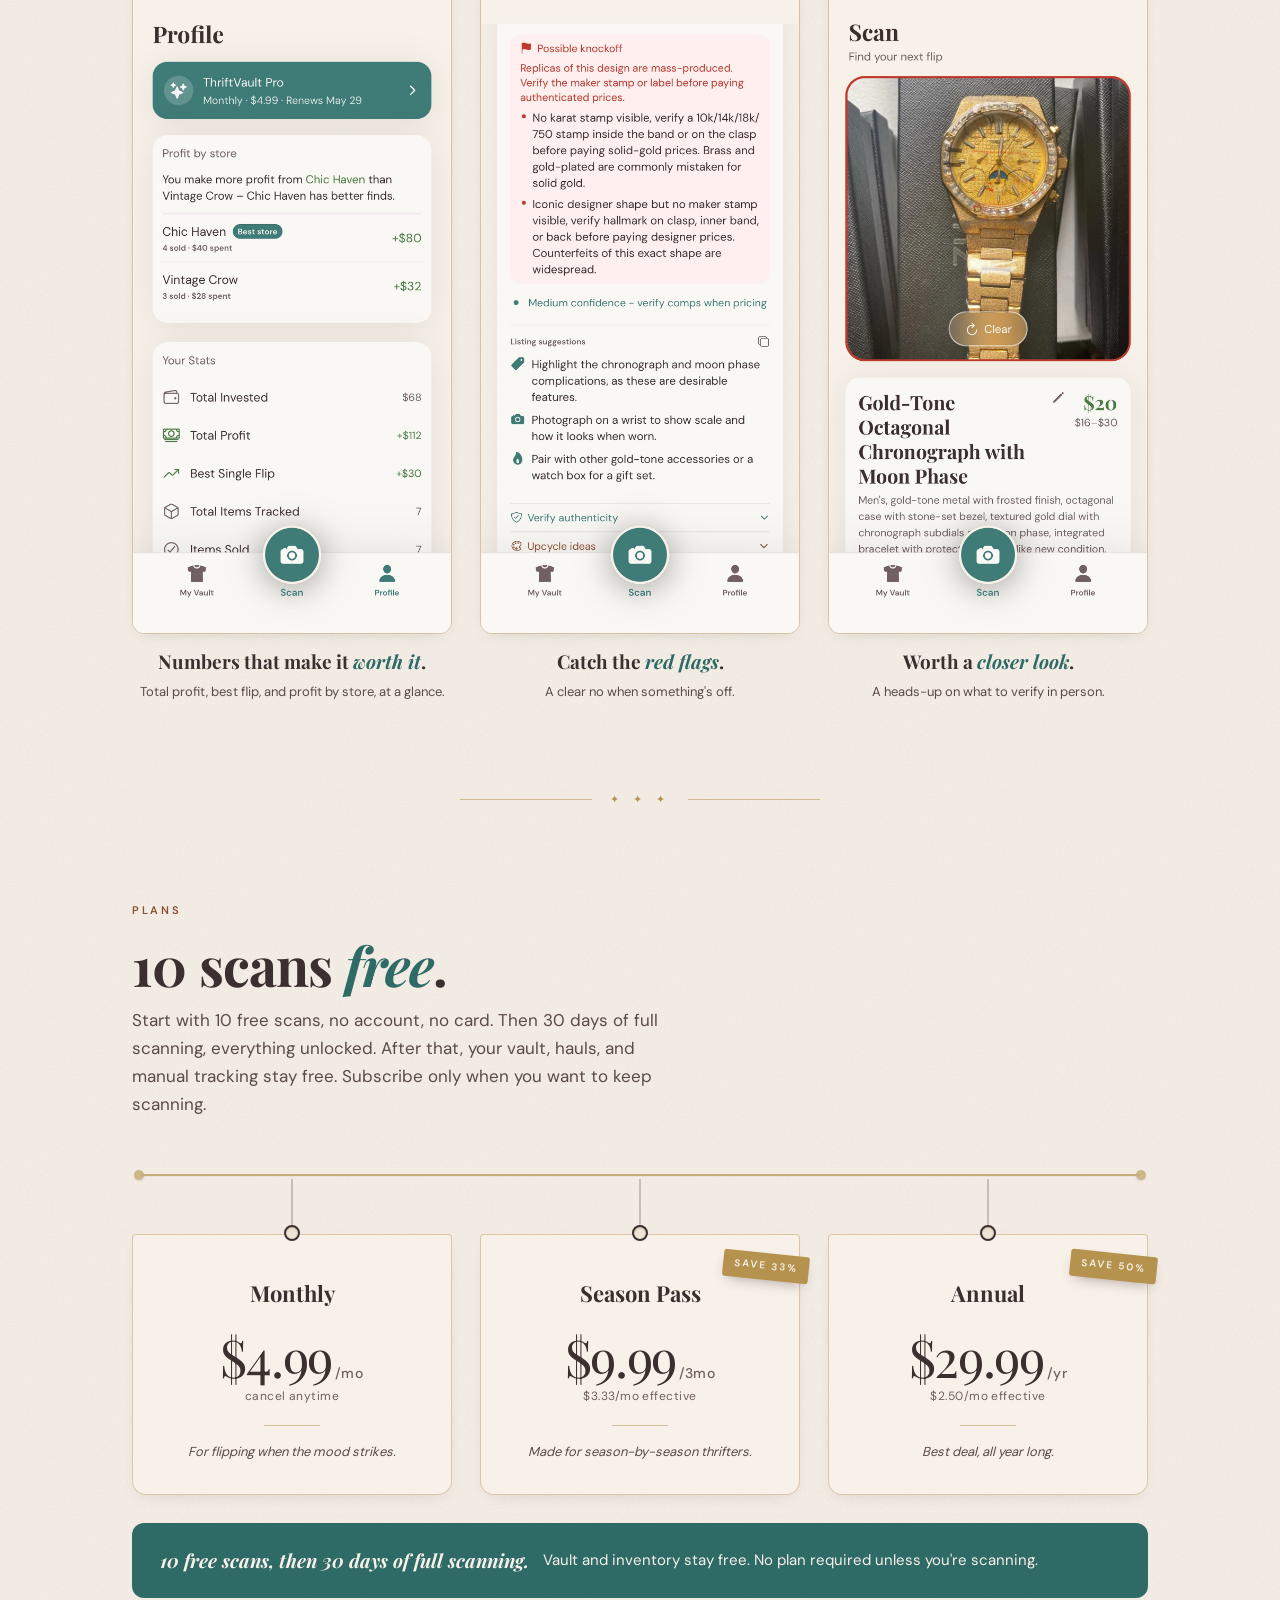
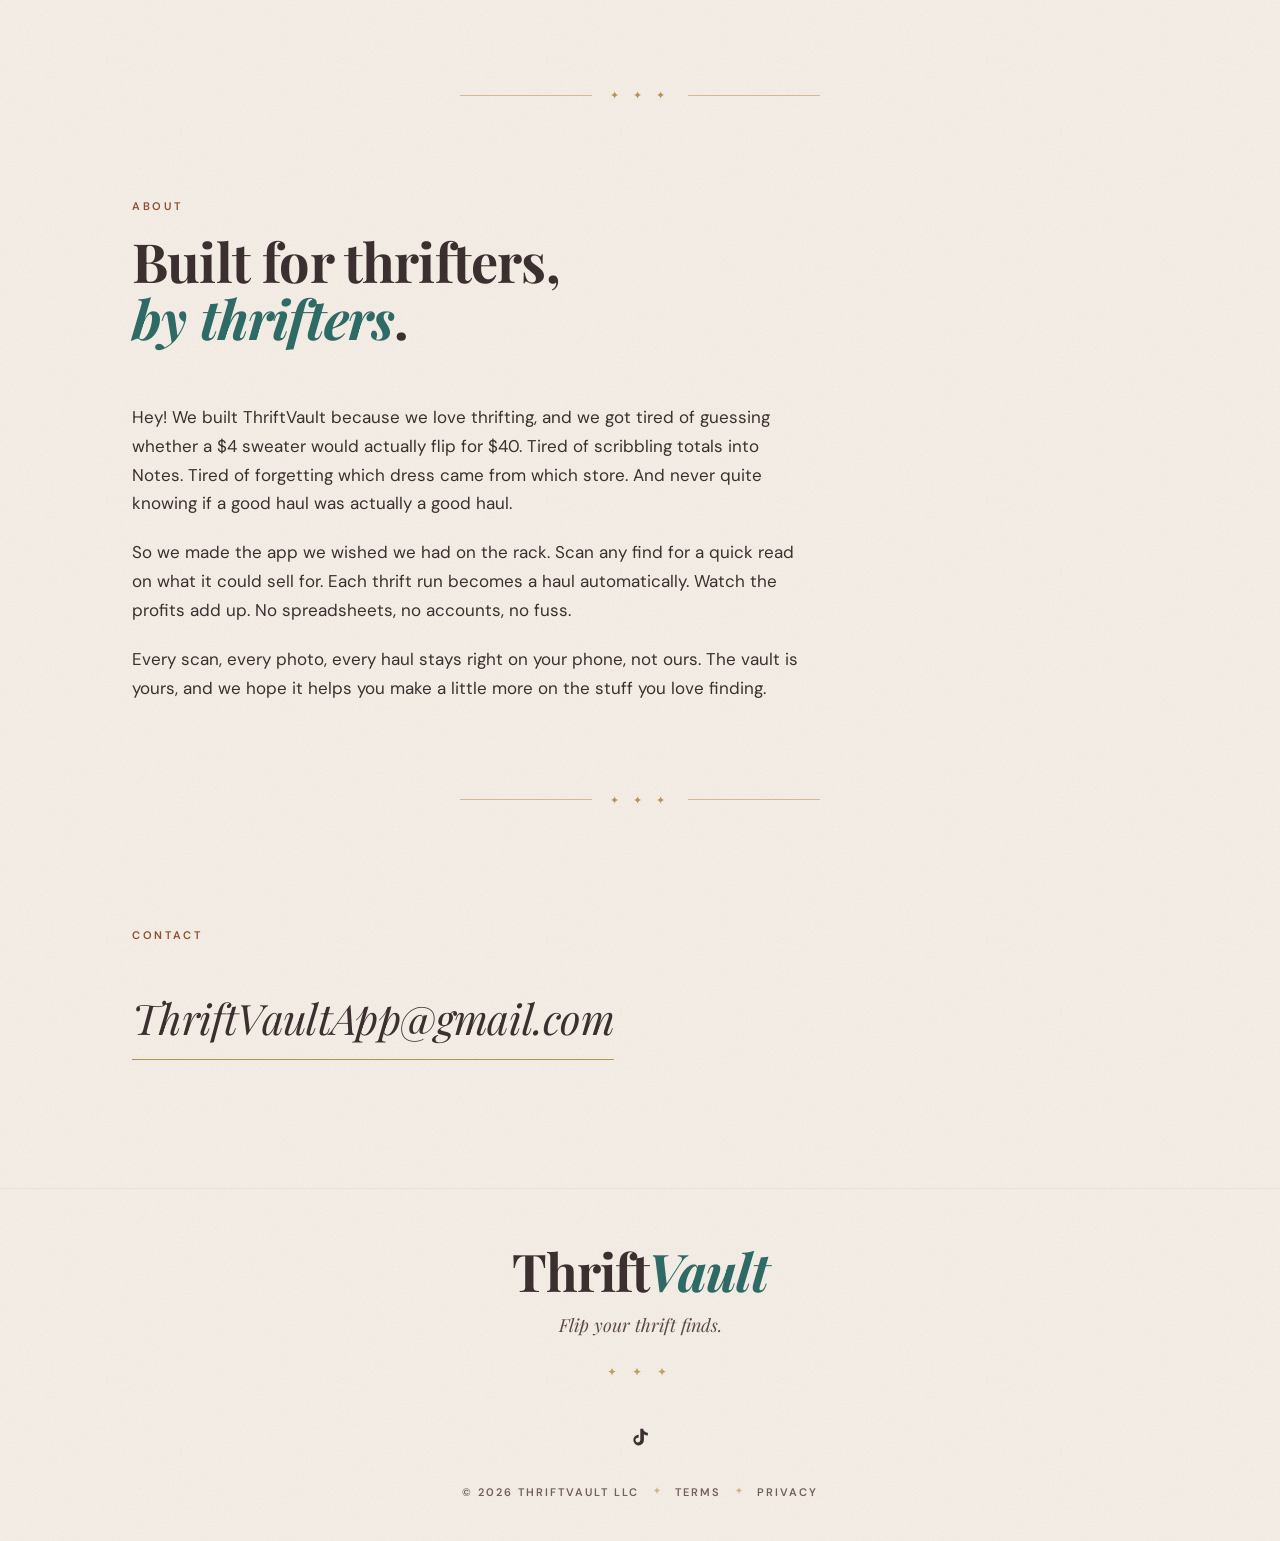
==== commit ab02307e: "Reword hauls caption to "grouped automatically" "Grouped on its own" read as each haul being isolate" ====
--- a/index.html
+++ b/index.html
@@ -1083,7 +1083,7 @@
           />
           <div class="screen-caption">
             <h3>Today's finds, one <em>haul</em>.</h3>
-            <p>Each thrift run, grouped on its own.</p>
+            <p>Each thrift run, grouped automatically.</p>
           </div>
         </article>
         <article class="screen-card">
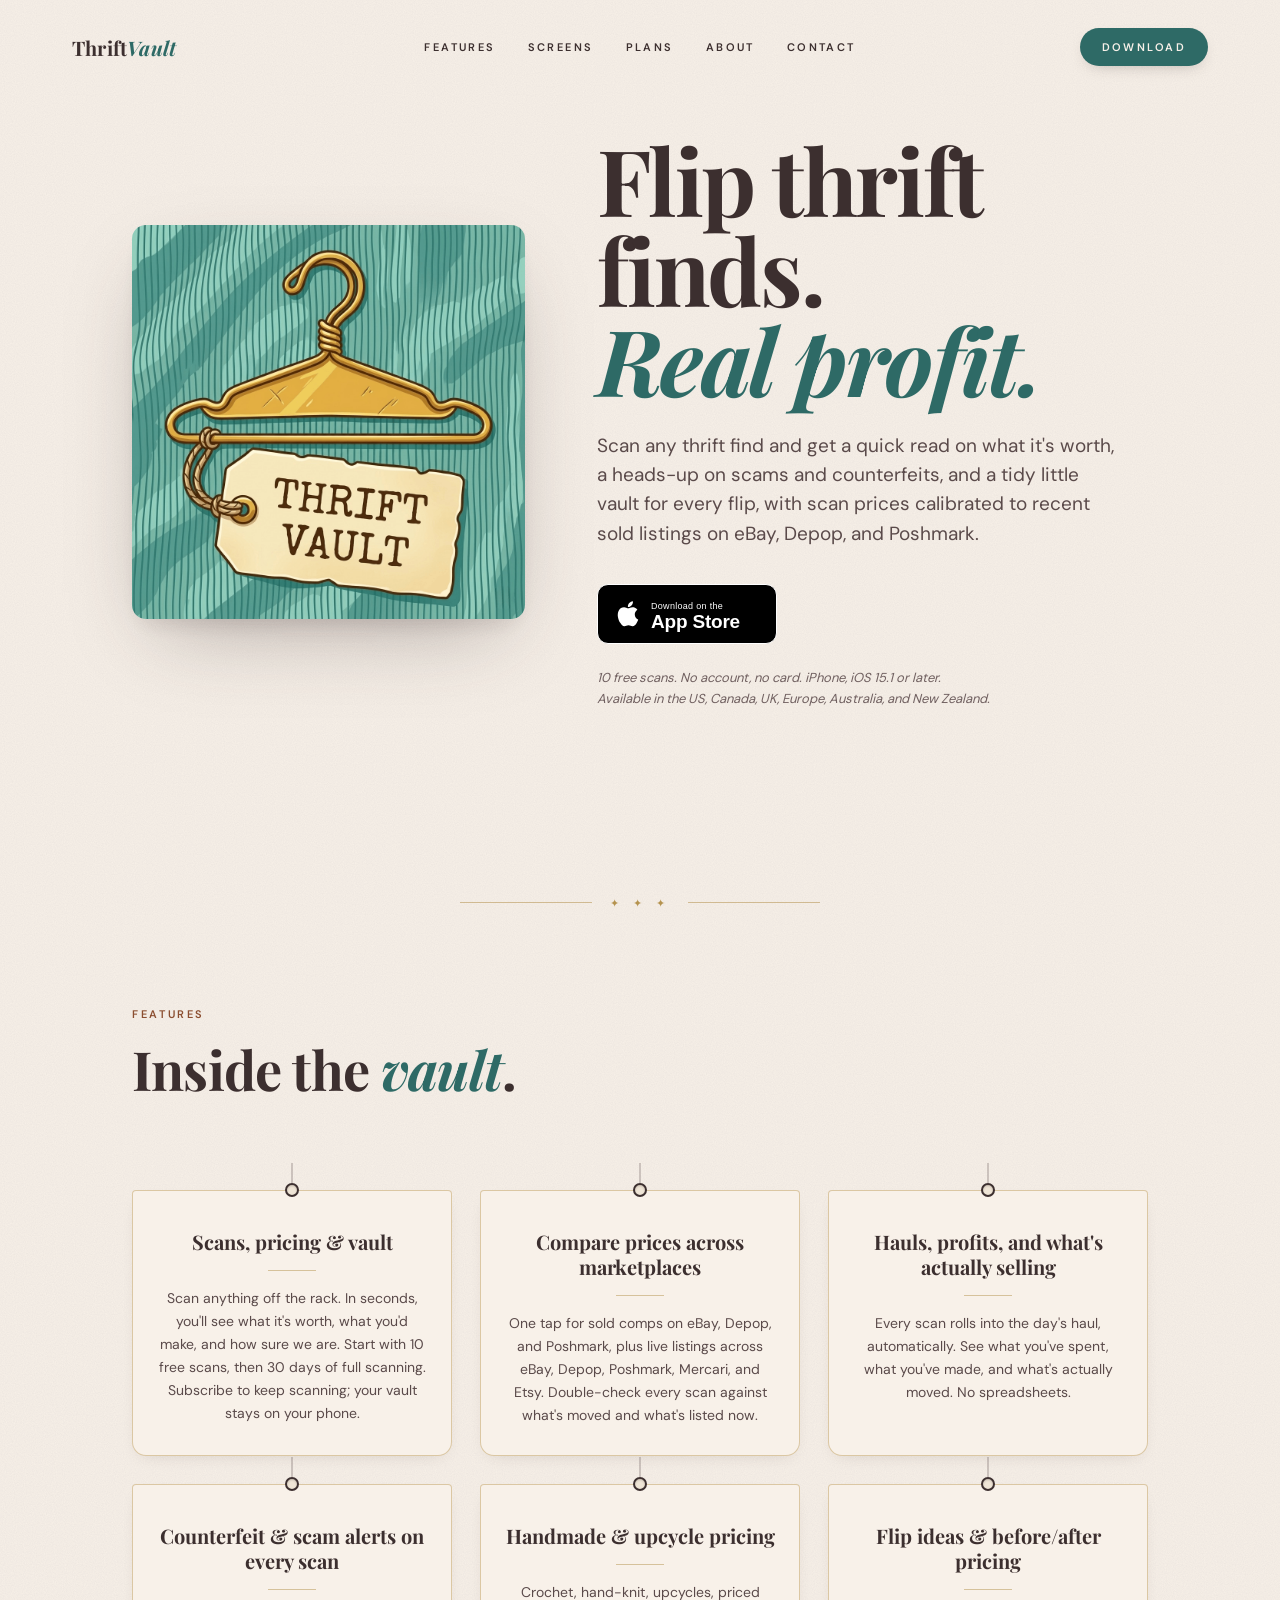
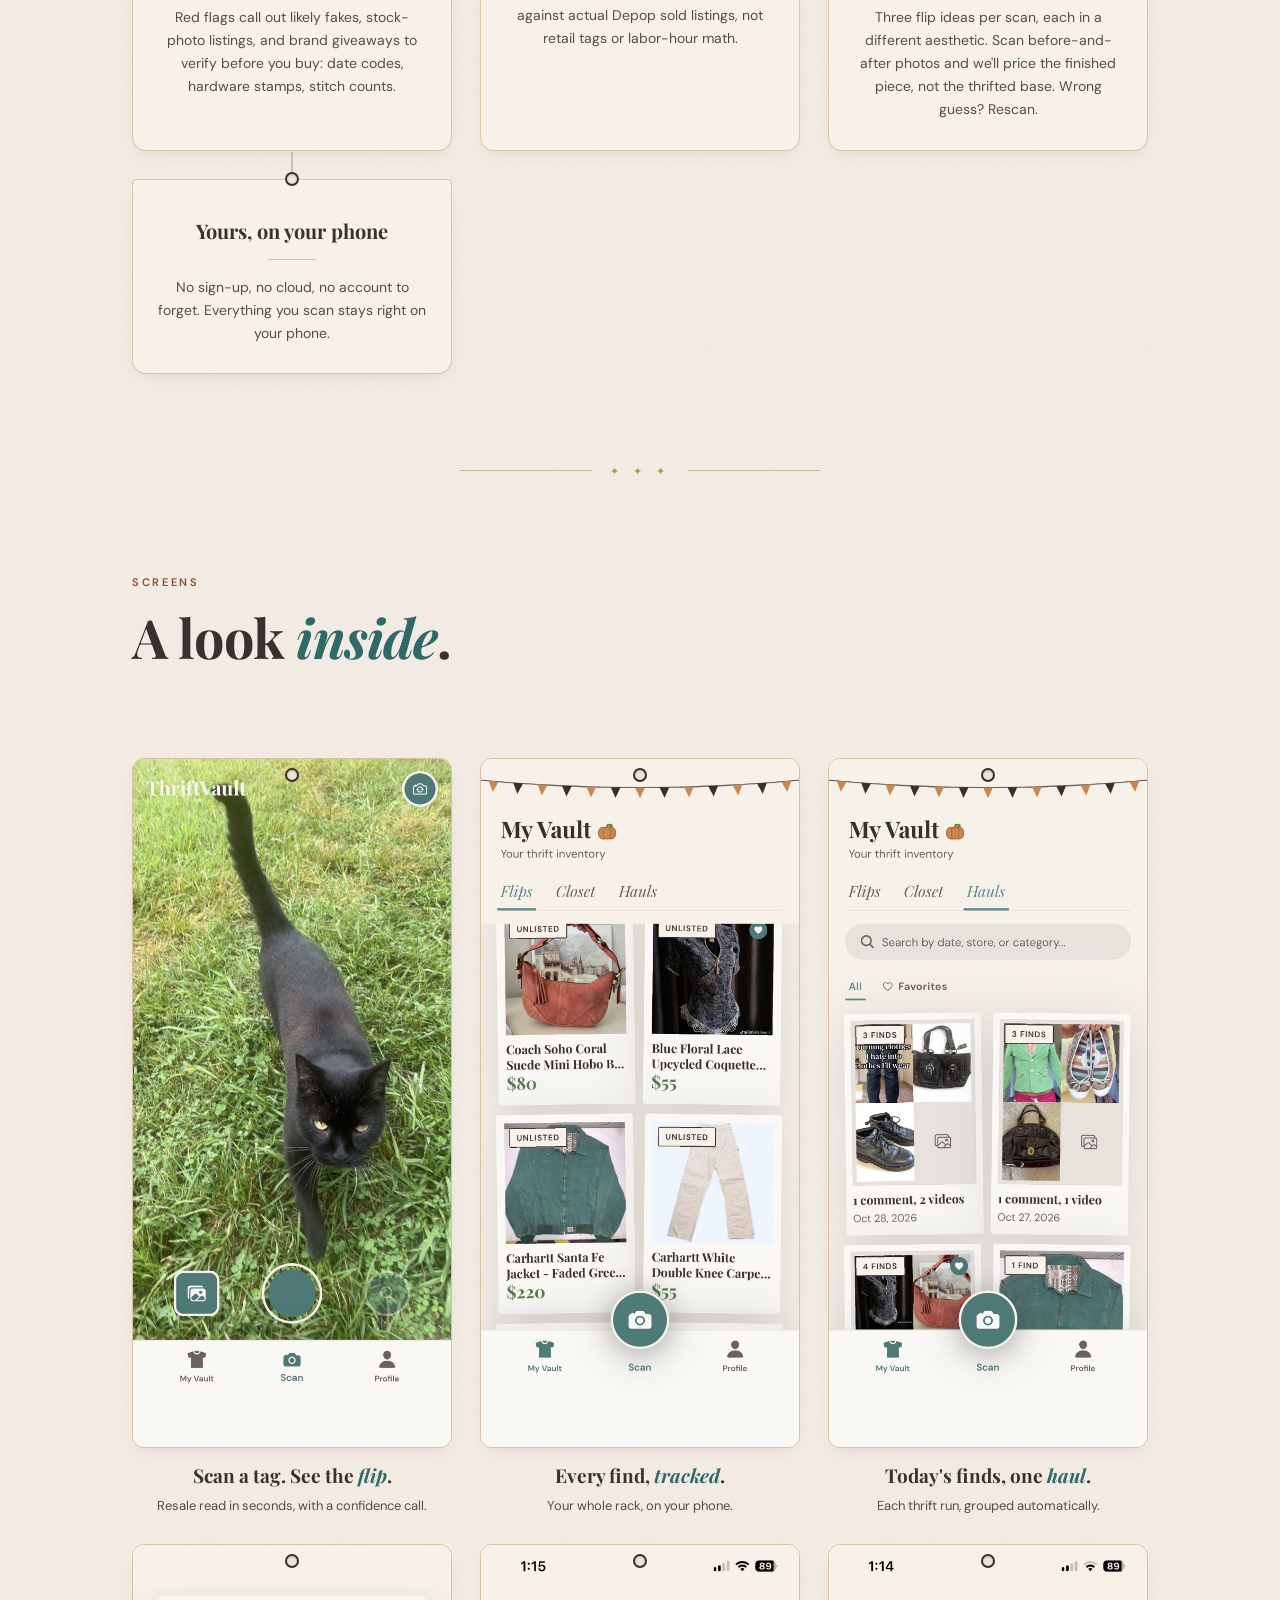
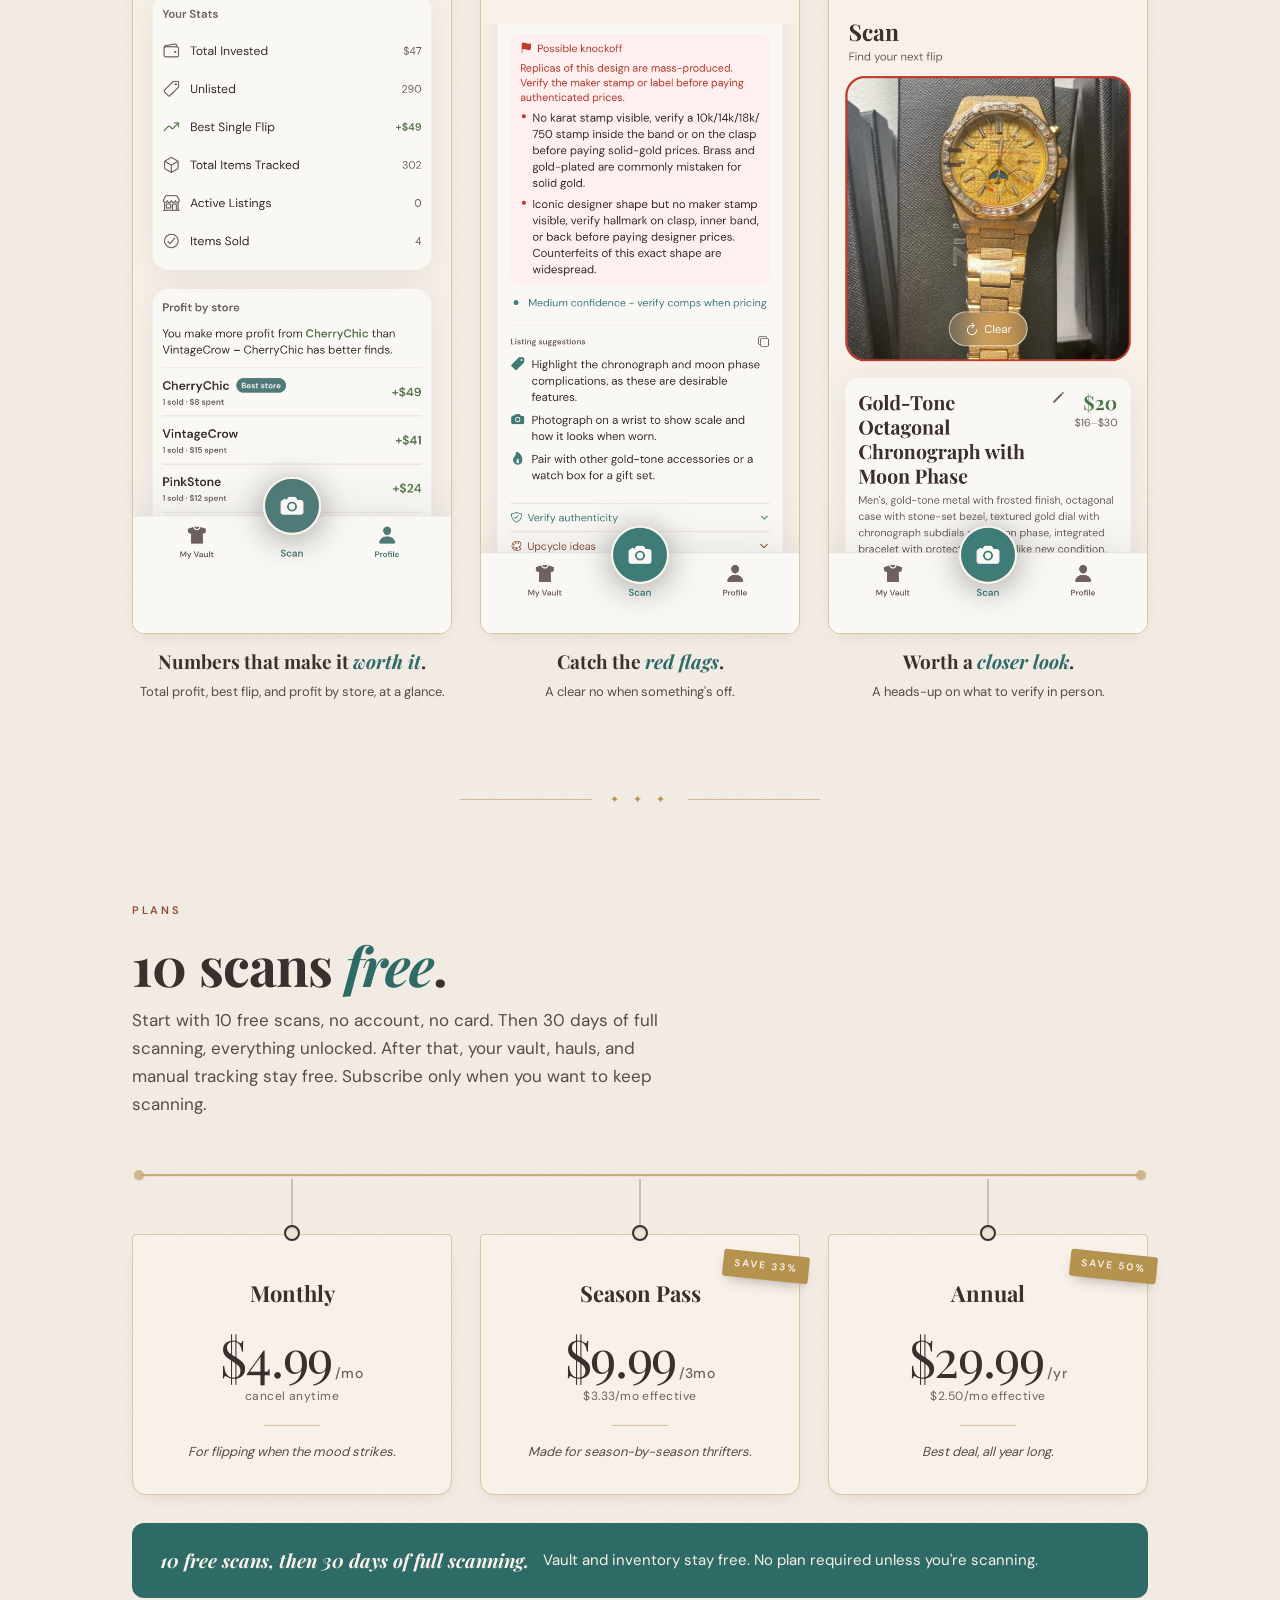
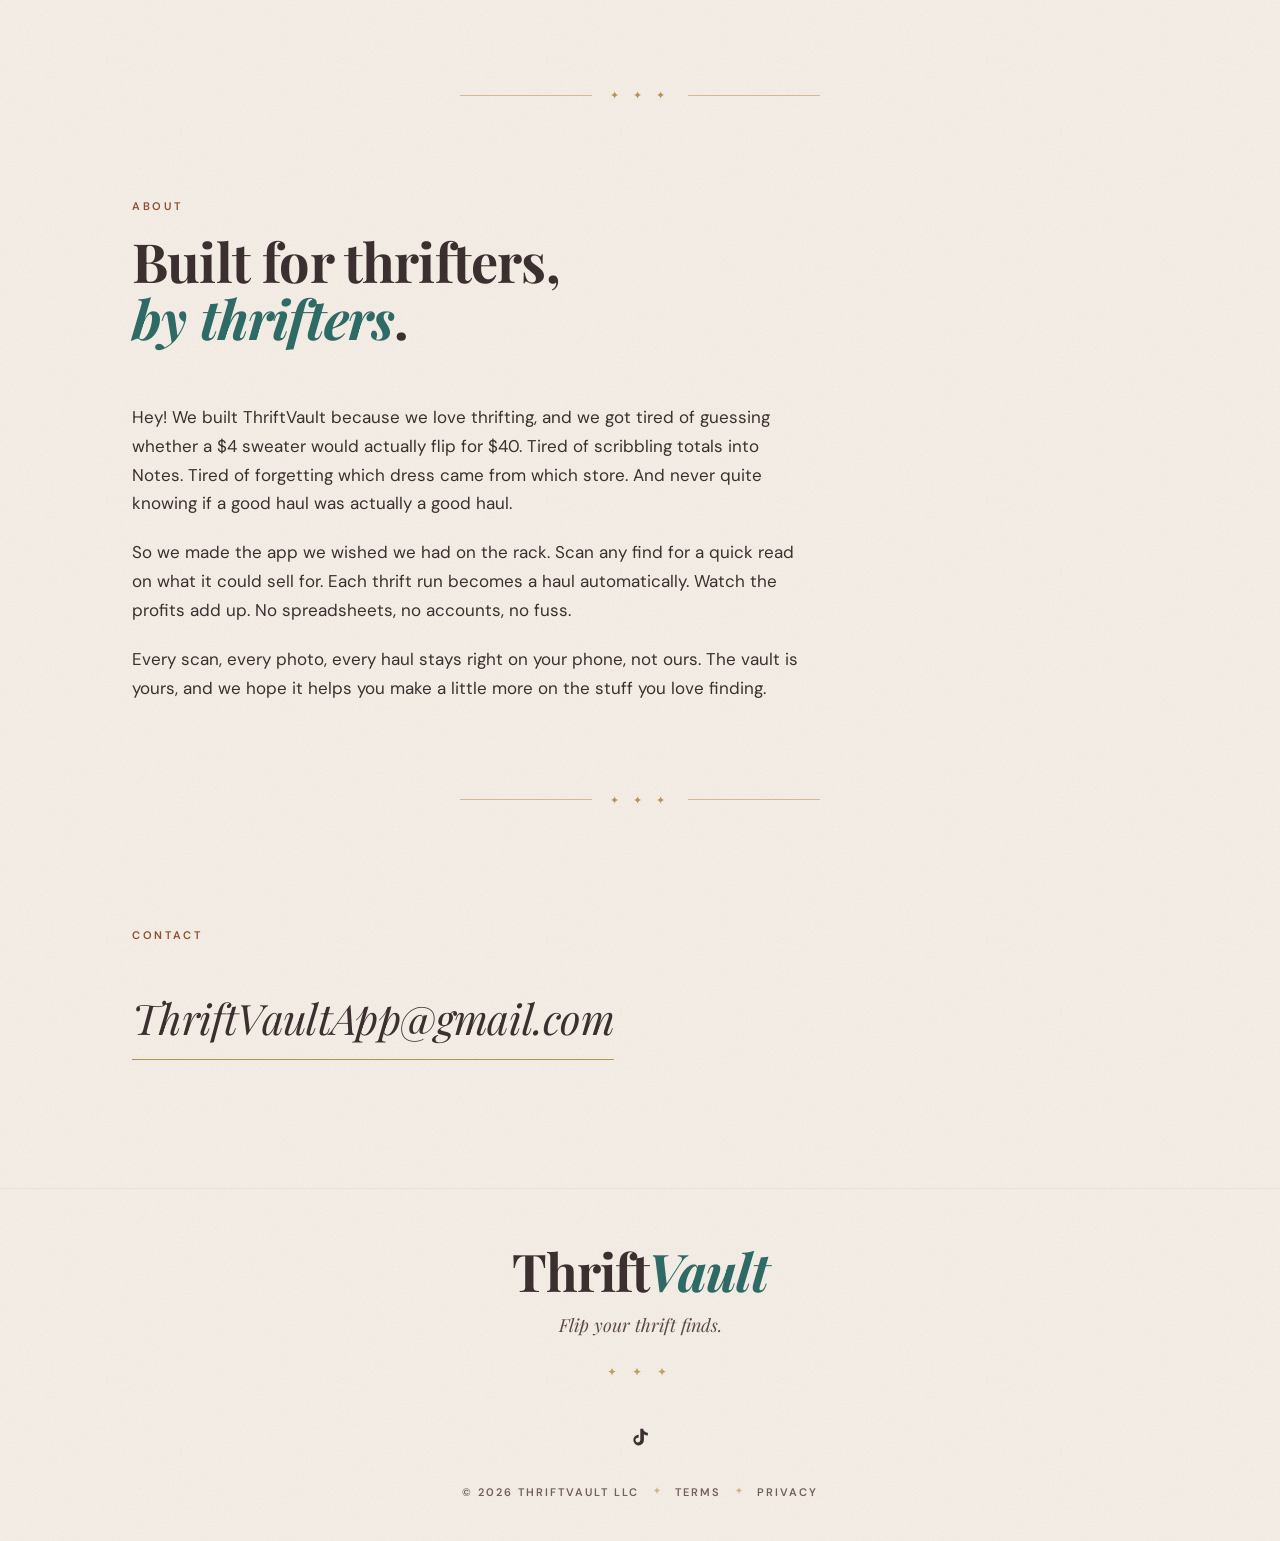
==== commit f0131ecf: "Screens: update scan, vault, hauls and profile to the current app design Co-Authored-By: Claude Opus" ====
--- a/index.html
+++ b/index.html
@@ -1045,7 +1045,7 @@
           <img
             class="screen-shot"
             src="assets/screenshots/01-scan.jpg"
-            alt="ThriftVault scan result showing a resale price range and confidence indicator for a thrifted item"
+            alt="ThriftVault fullscreen camera, ready to snap an item and scan it for resale value"
             width="1200"
             height="2597"
             loading="lazy"
@@ -1090,7 +1090,7 @@
           <img
             class="screen-shot"
             src="assets/screenshots/04-profile.jpg"
-            alt="ThriftVault profile screen showing total invested, profit, ROI, and top-performing stores"
+            alt="ThriftVault profile screen showing total invested, best single flip, and profit by store"
             width="1200"
             height="2597"
             loading="lazy"
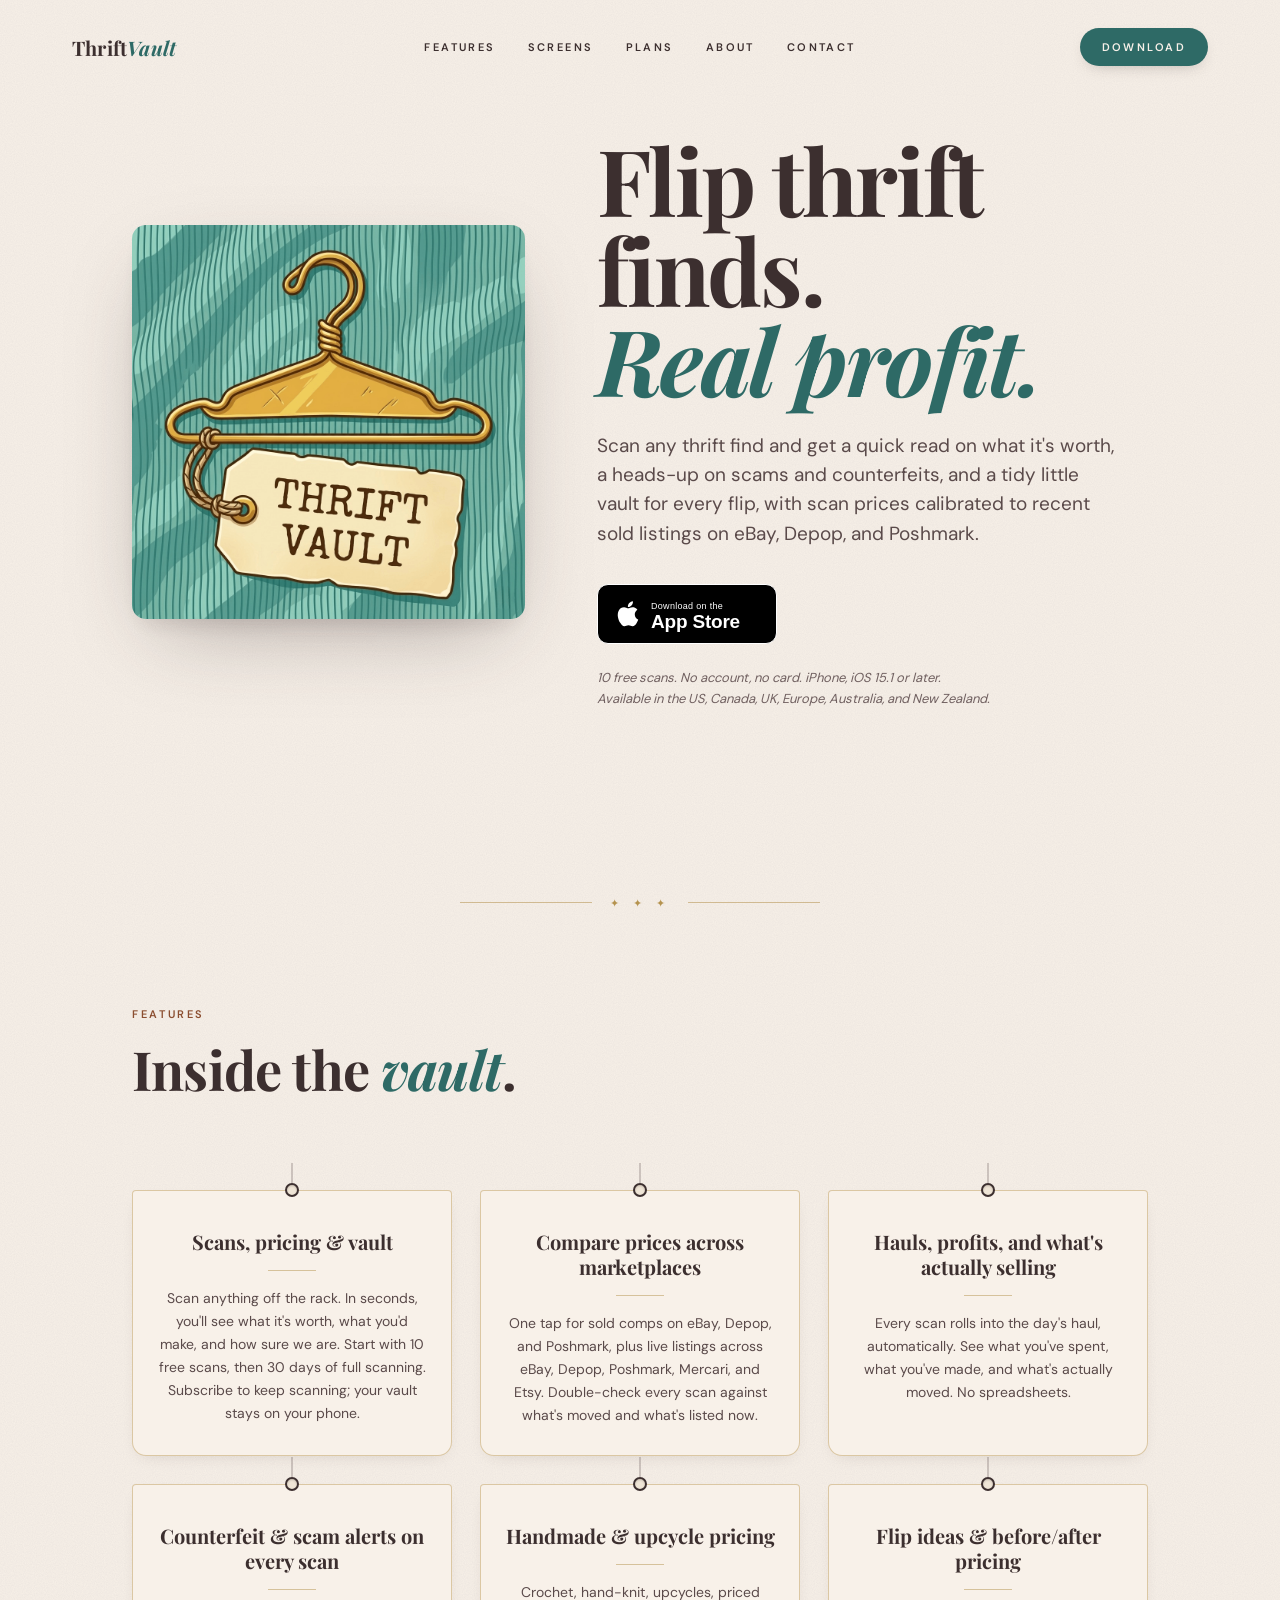
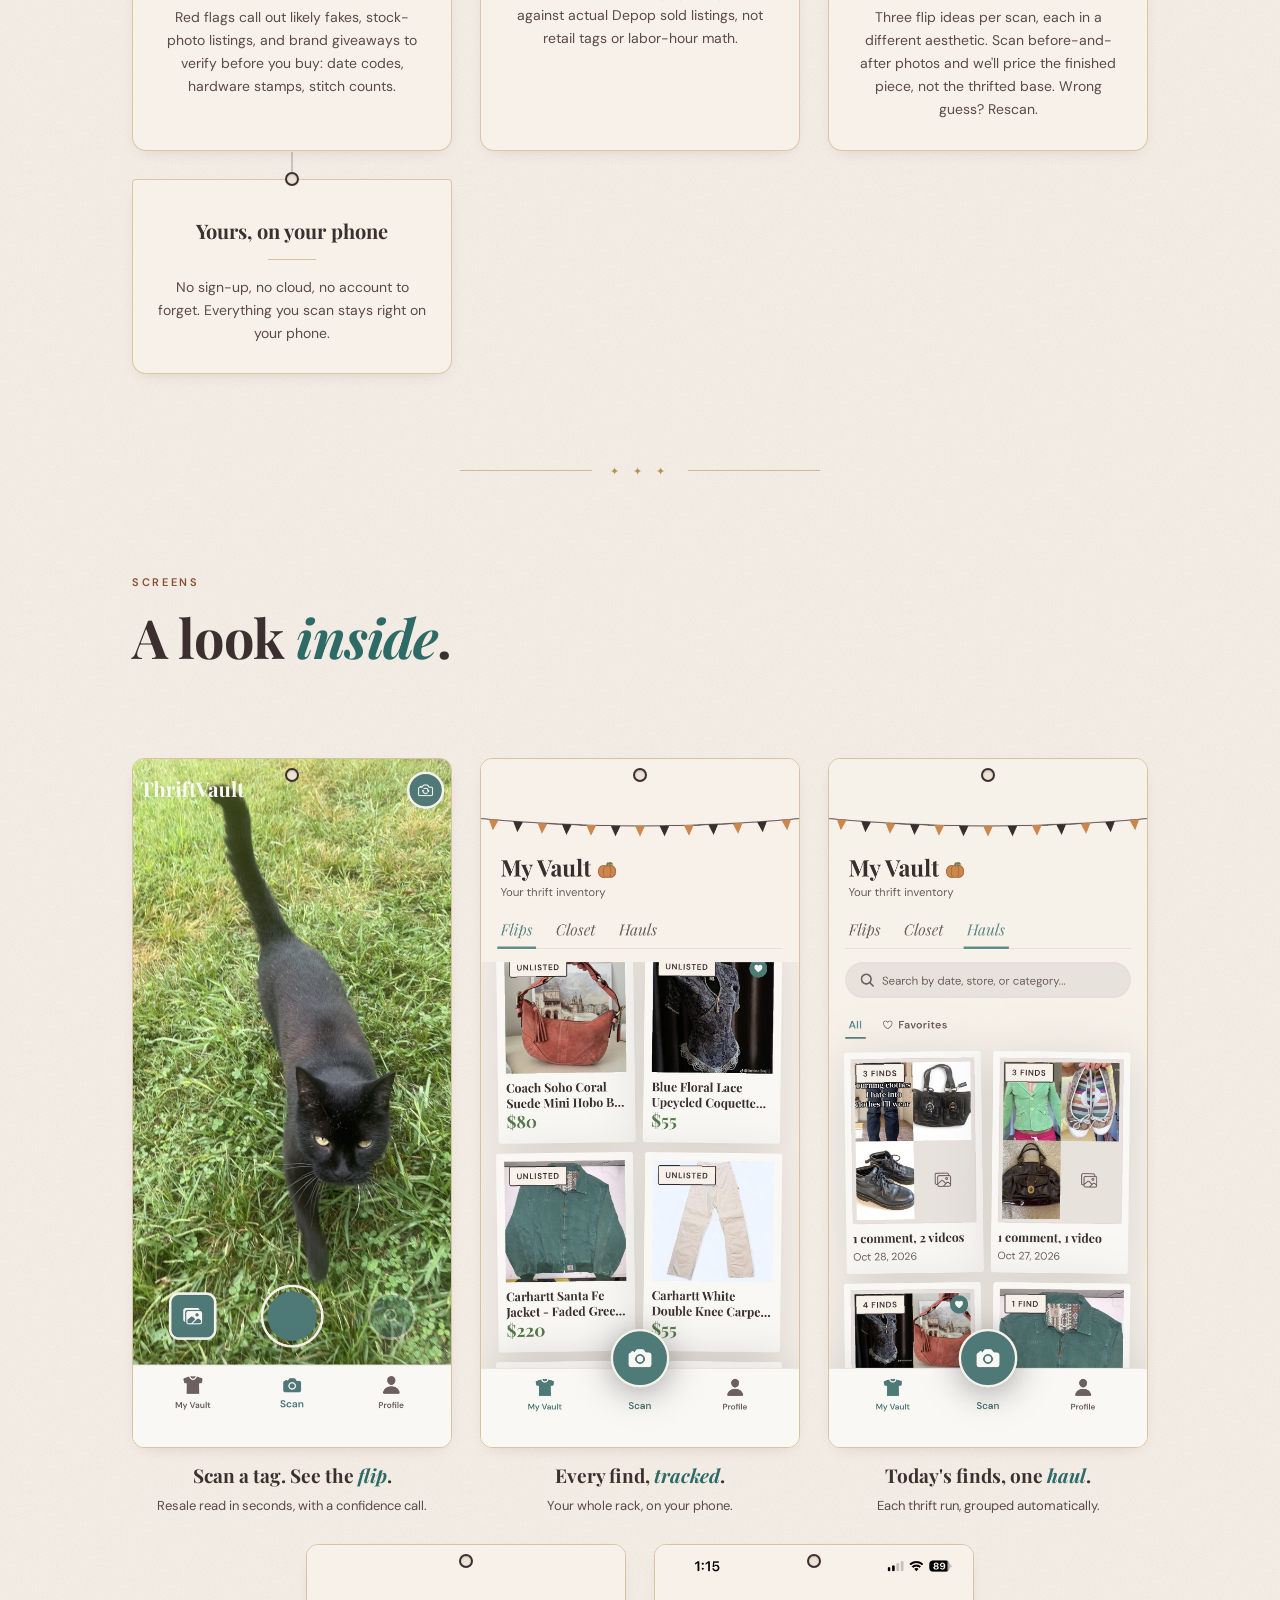
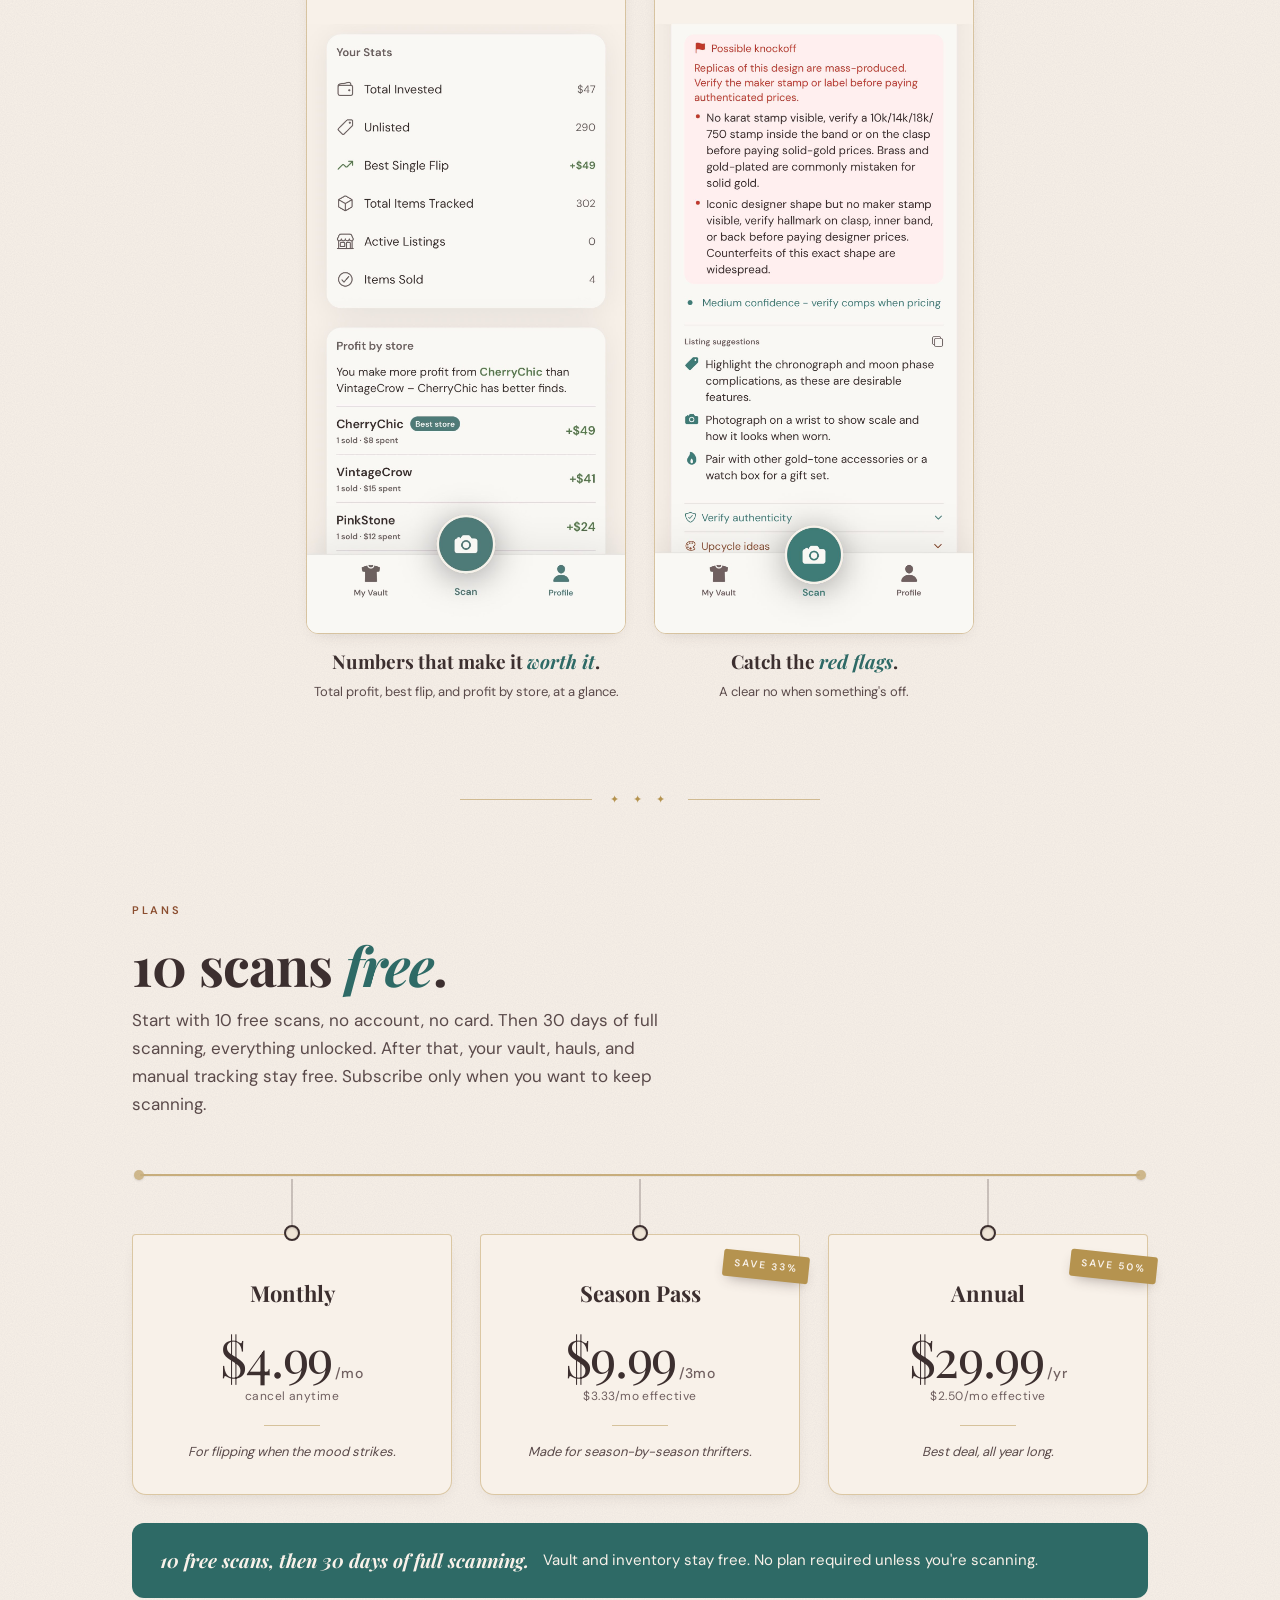
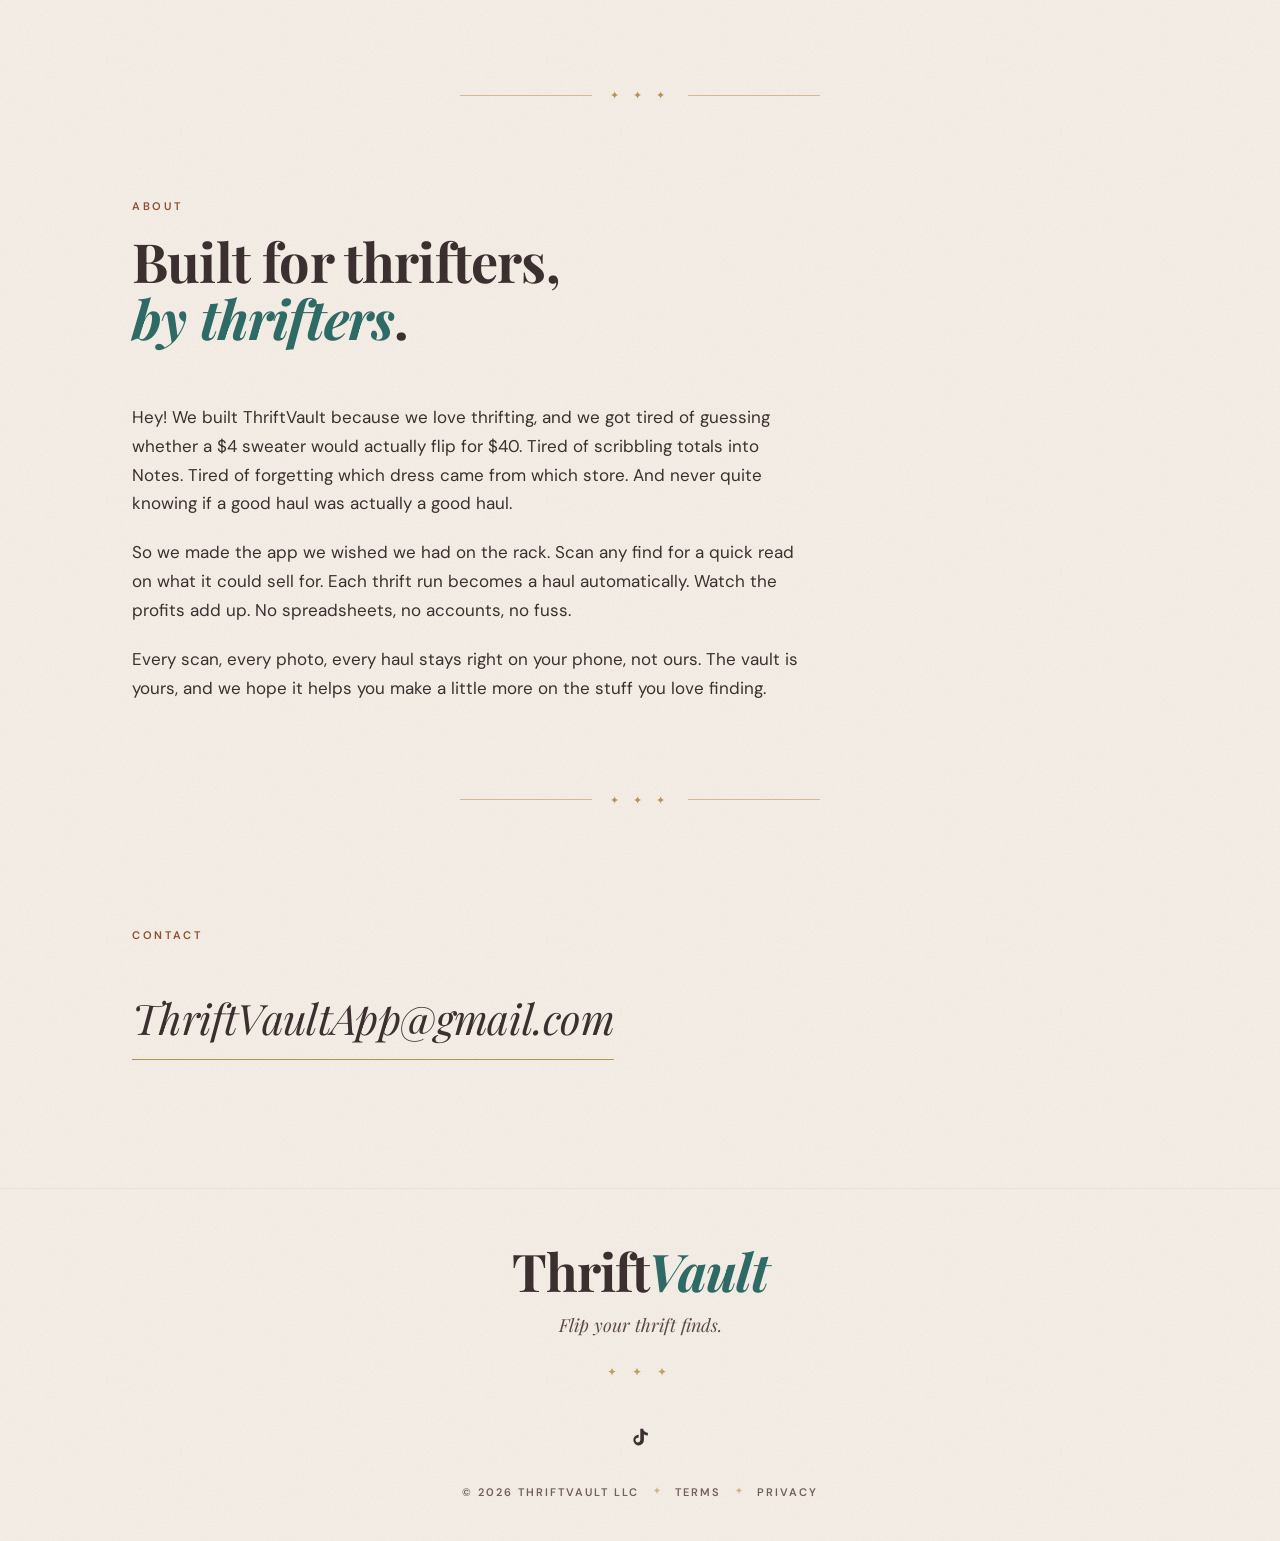
==== commit d27a690f: "Screens: drop the closer-look card, center the second row, pad new shots at the top The new screensh" ====
--- a/index.html
+++ b/index.html
@@ -305,11 +305,12 @@
     /* ─── Screens ────────────────────────────────── */
     .screens-grid {
       display: grid;
-      grid-template-columns: repeat(3, 1fr);
+      grid-template-columns: repeat(6, 1fr);
       gap: 28px;
       padding-top: 36px;
     }
     .screen-card {
+      grid-column: span 2;
       position: relative;
       text-align: center;
     }
@@ -354,12 +355,7 @@
       color: var(--charcoal-soft);
       margin: 0;
     }
-    .screen-pair {
-      grid-column: span 2;
-      display: grid;
-      grid-template-columns: 1fr 1fr;
-      gap: 28px;
-    }
+    .screen-card:nth-child(4) { grid-column: 2 / span 2; }
 
     /* ─── Pricing ────────────────────────────────── */
     .pricing-rack {
@@ -713,20 +709,14 @@
         gap: 40px;
         padding-top: 32px;
       }
-      .screen-card {
+      .screen-card,
+      .screen-card:nth-child(4) {
+        grid-column: auto;
         max-width: 380px;
         margin-left: auto;
         margin-right: auto;
       }
       .screen-shot { max-width: 360px; }
-      .screen-pair {
-        grid-column: span 1;
-        grid-template-columns: 1fr;
-        gap: 40px;
-        max-width: 380px;
-        margin-left: auto;
-        margin-right: auto;
-      }
       .pricing-rack { margin-top: 8px; }
       .pricing-rail { display: none; }
       .pricing-grid {
@@ -756,7 +746,6 @@
       .topnav a { font-size: 10px; letter-spacing: 0.18em; }
       .topbar-cta { justify-self: center; padding: 9px 20px; font-size: 10px; letter-spacing: 0.18em; }
       .screen-card { max-width: 340px; }
-      .screen-pair { max-width: 340px; }
       .screen-shot { max-width: 300px; }
       .screen-caption h3 { font-size: 18px; }
     }
@@ -772,10 +761,8 @@
       .price-amount { font-size: 40px; }
       .topnav { gap: 18px; }
       .screen-card { max-width: 300px; }
-      .screen-pair { max-width: 300px; }
       .screen-shot { max-width: 260px; }
       .screens-grid { gap: 36px; }
-      .screen-pair { gap: 36px; }
     }
 
     /* ─── Pre-launch announcement bar ────────────── */
@@ -1101,36 +1088,21 @@
             <p>Total profit, best flip, and profit by store, at a glance.</p>
           </div>
         </article>
-        <div class="screen-pair">
-          <article class="screen-card">
-            <img
-              class="screen-shot"
-              src="assets/screenshots/05-red-flags-counterfeit.jpg"
-              alt="ThriftVault scan with a red counterfeit warning banner asking the user to confirm whether the item looks fake"
-              width="1200"
-              height="2597"
-              loading="lazy"
-              decoding="async"
-            />
-            <div class="screen-caption">
-              <h3>Catch the <em>red flags</em>.</h3>
-              <p>A clear no when something's off.</p>
-            </div>
-          </article>
-          <article class="screen-card">
-            <img
-              class="screen-shot"
-              src="assets/screenshots/06-red-flags-verify.jpg"
-              alt="ThriftVault scan with a teal verification banner suggesting the user inspect the item in person before paying"
-              width="1200"
-              height="2597"
-              loading="lazy"
-              decoding="async"
-            />
-            <div class="screen-caption">
-              <h3>Worth a <em>closer look</em>.</h3>
-              <p>A heads-up on what to verify in person.</p>
-            </div>
+        <article class="screen-card">
+          <img
+            class="screen-shot"
+            src="assets/screenshots/05-red-flags-counterfeit.jpg"
+            alt="ThriftVault scan with a red counterfeit warning banner asking the user to confirm whether the item looks fake"
+            width="1200"
+            height="2597"
+            loading="lazy"
+            decoding="async"
+          />
+          <div class="screen-caption">
+            <h3>Catch the <em>red flags</em>.</h3>
+            <p>A clear no when something's off.</p>
+          </div>
+        </article>
           </article>
         </div>
       </div>
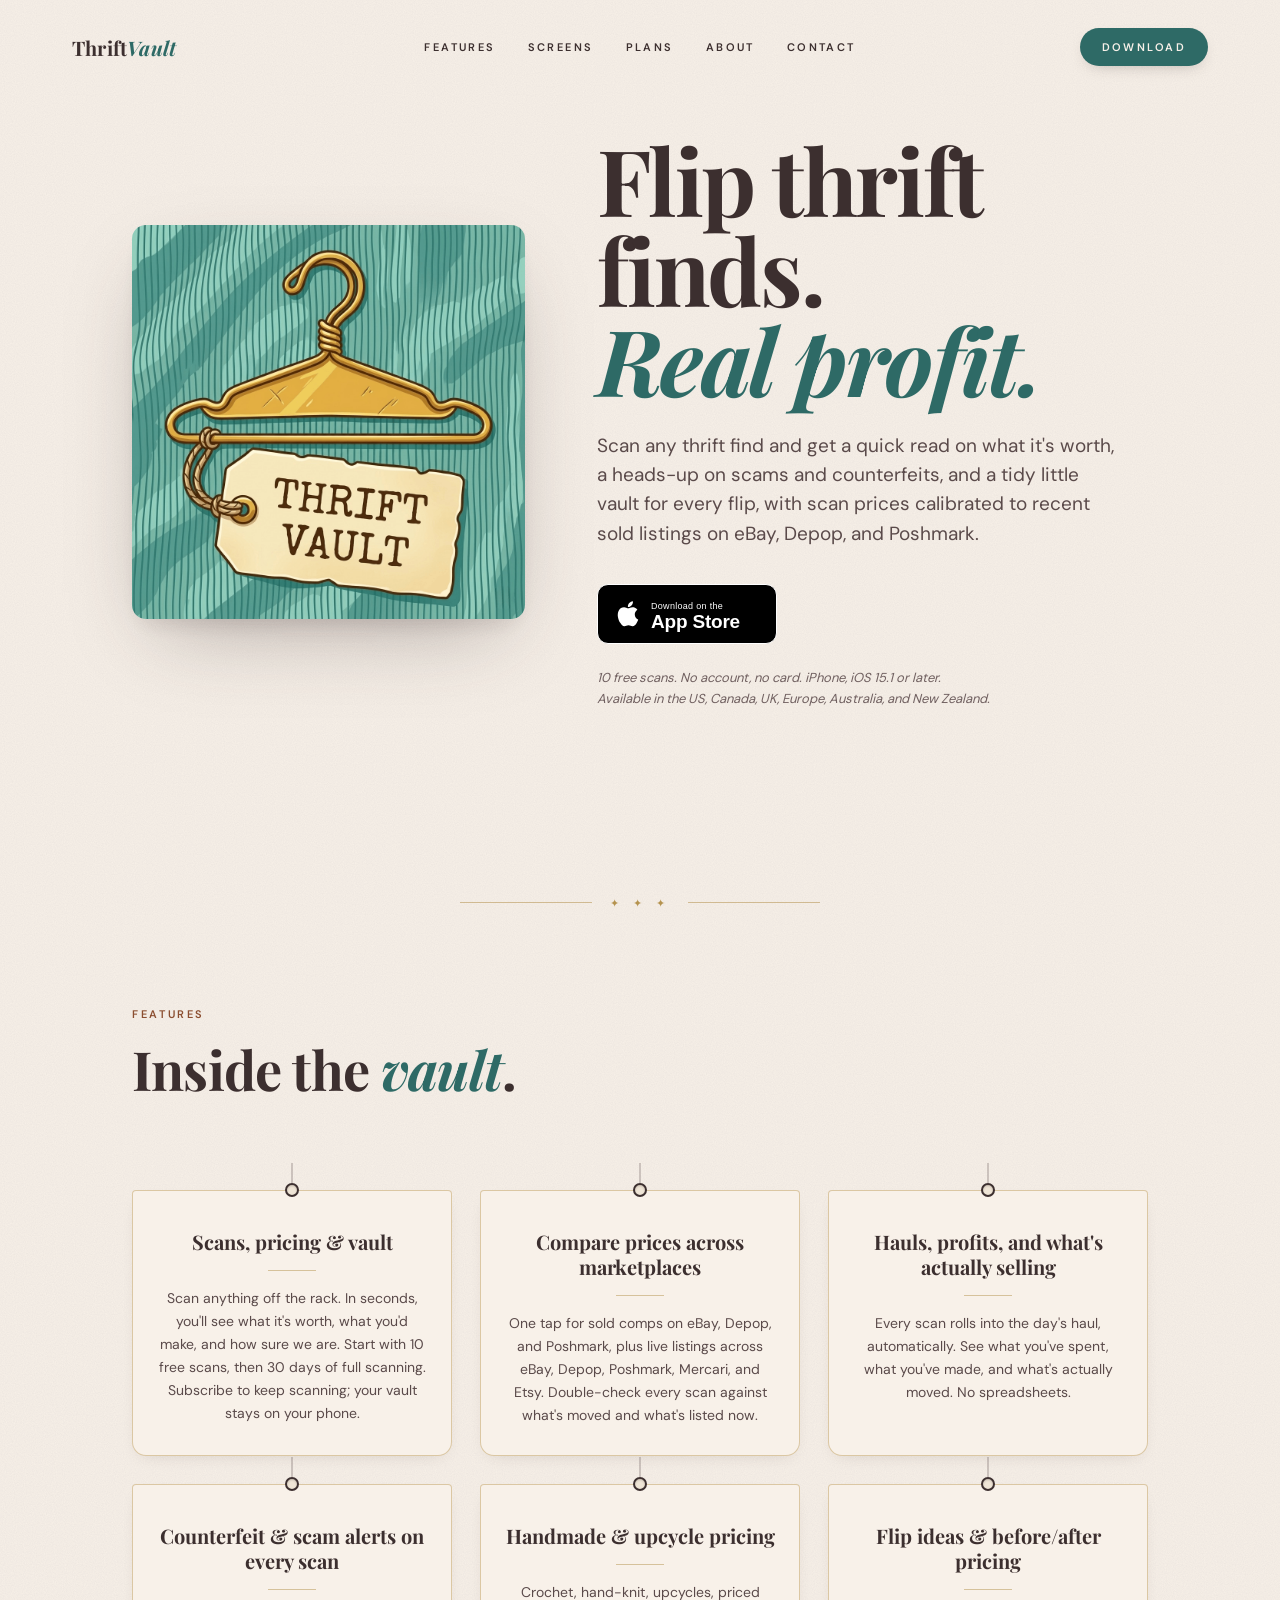
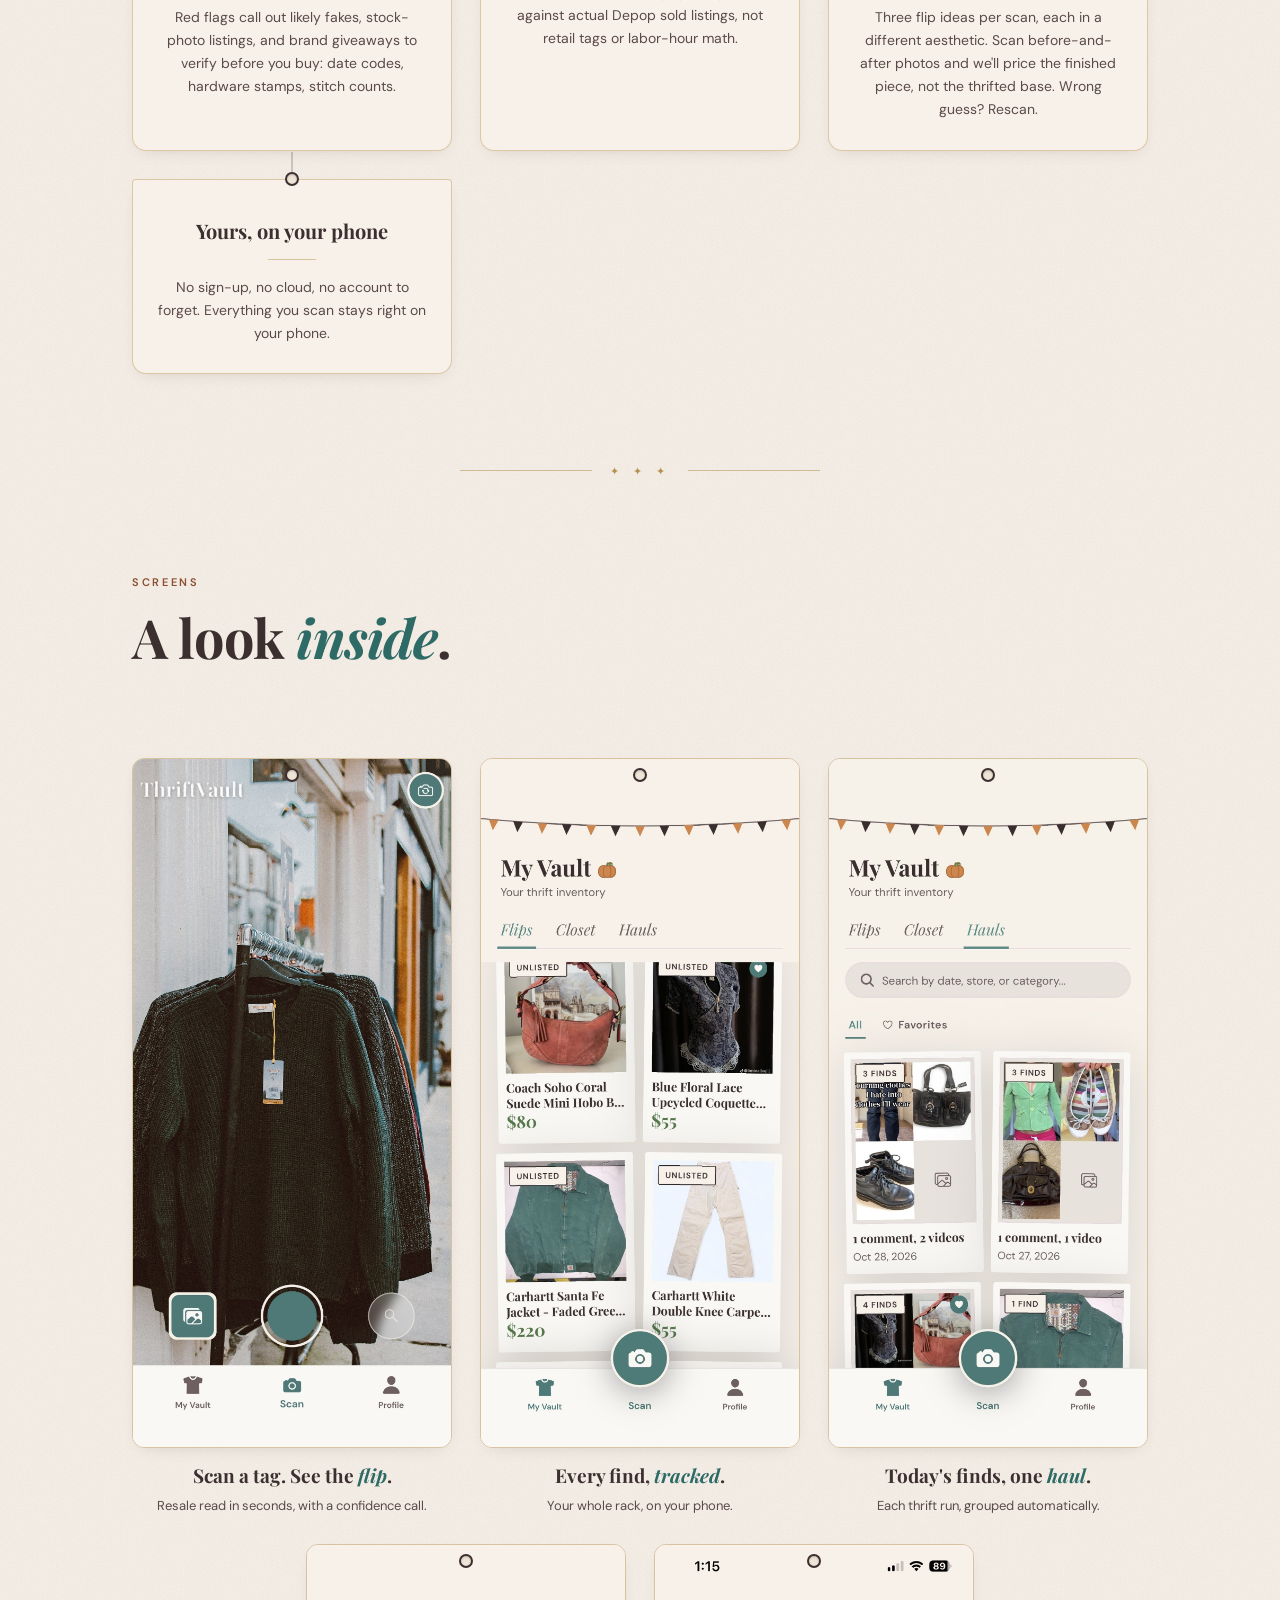
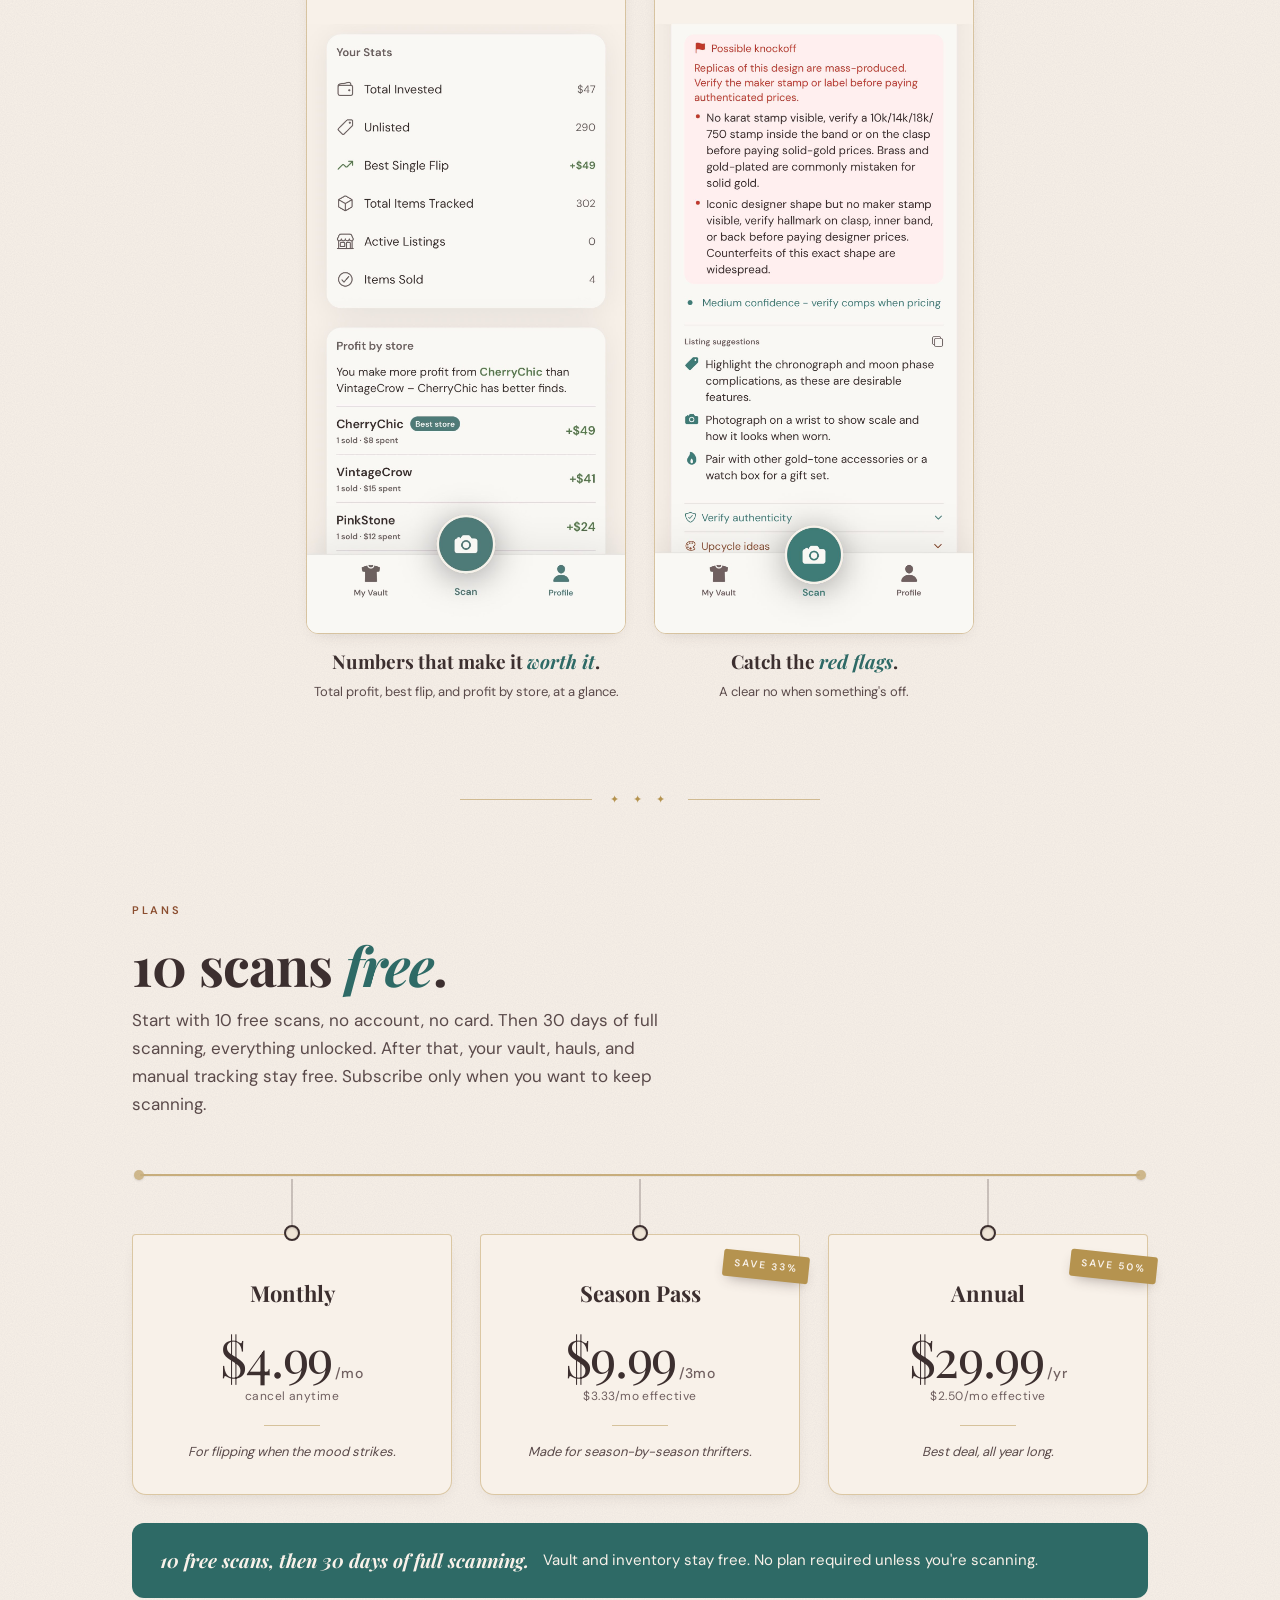
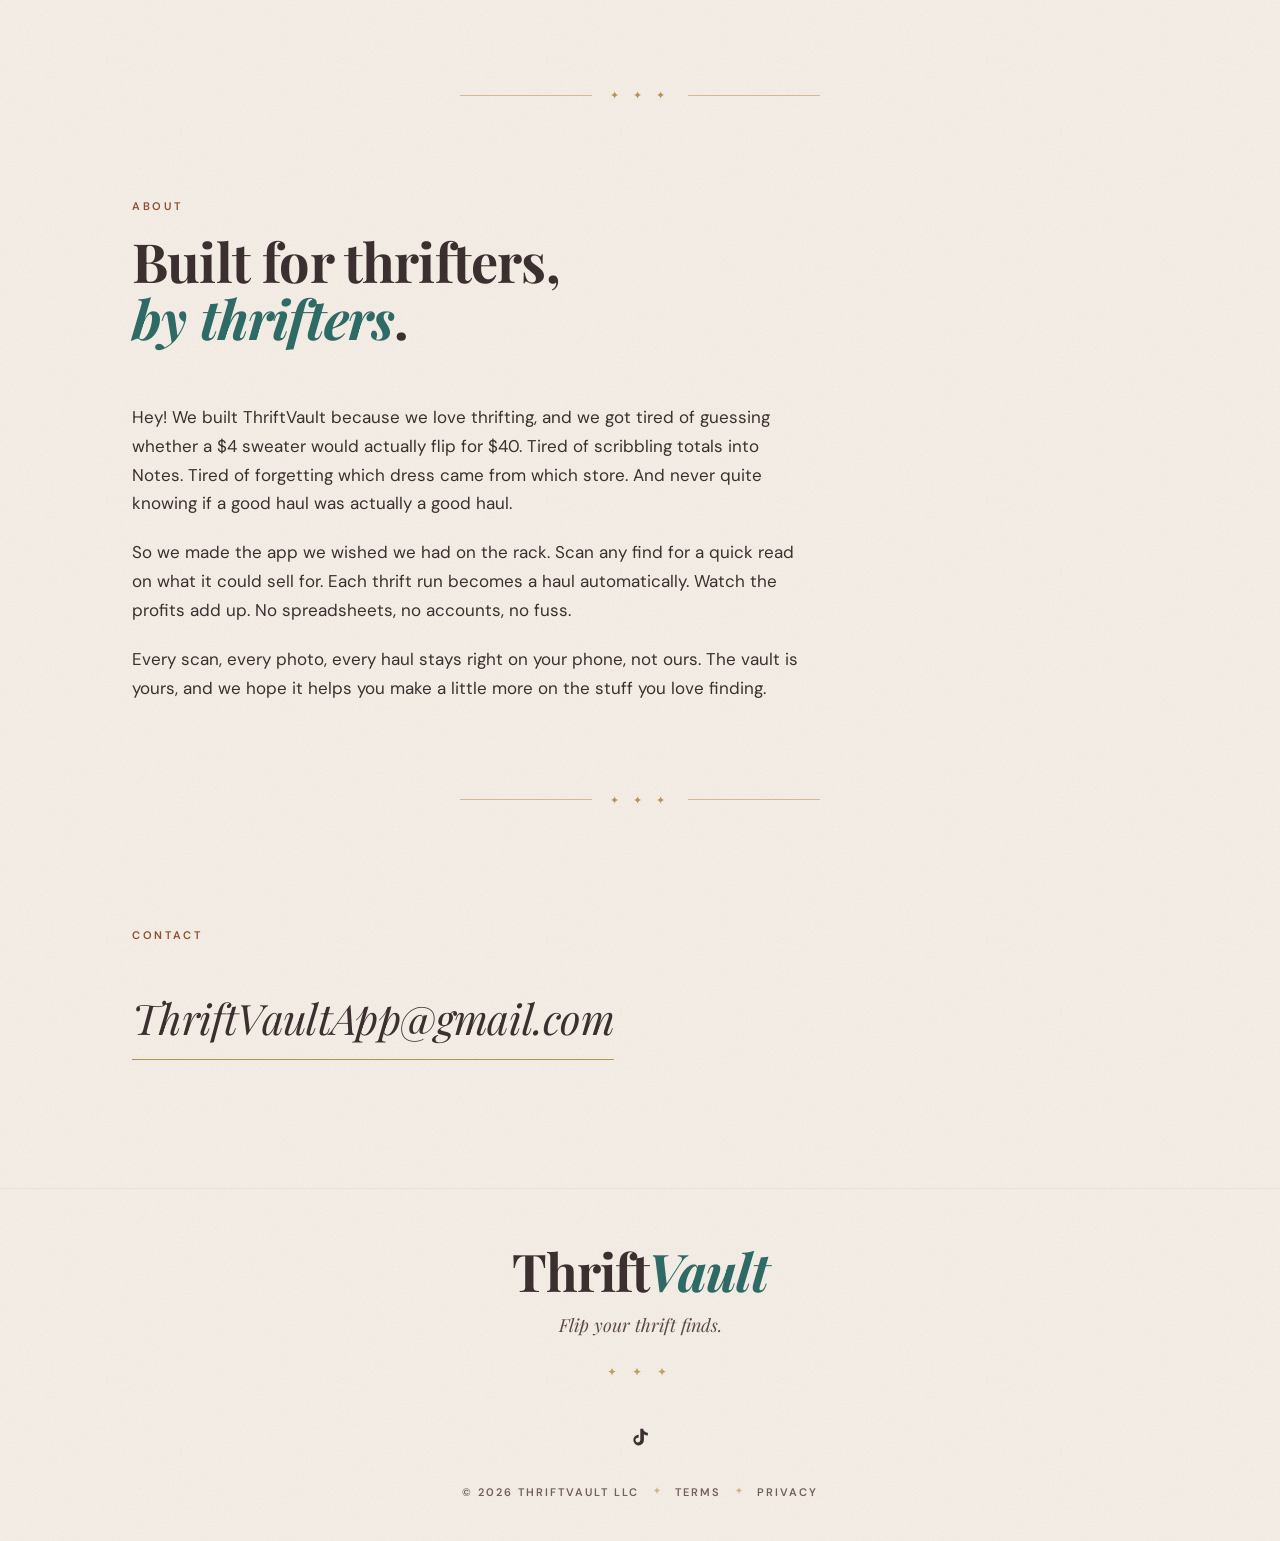
==== commit de7705ea: "SEO basics: Smart App Banner, structured data, Open Graph, sitemap, robots Co-Authored-By: Claude Op" ====
--- a/index.html
+++ b/index.html
@@ -3,7 +3,30 @@
 <head>
   <meta charset="UTF-8" />
   <meta name="viewport" content="width=device-width, initial-scale=1.0" />
-  <title>ThriftVault · Flip thrift finds. Real profit.</title>
+  <title>ThriftVault: Scan Thrift Finds for Resale Value</title>
+  <link rel="canonical" href="https://thriftvaultapp.com/" />
+  <meta name="apple-itunes-app" content="app-id=6772308542" />
+  <meta property="og:type" content="website" />
+  <meta property="og:url" content="https://thriftvaultapp.com/" />
+  <meta property="og:title" content="ThriftVault: Scan Thrift Finds for Resale Value" />
+  <meta property="og:description" content="Scan any thrift find for a resale price backed by real listings, then track every flip from rack to sale. 10 free scans." />
+  <meta property="og:image" content="https://thriftvaultapp.com/assets/screenshots/01-scan.jpg" />
+  <meta name="twitter:card" content="summary_large_image" />
+  <script type="application/ld+json">
+  {
+    "@context": "https://schema.org",
+    "@type": "MobileApplication",
+    "name": "ThriftVault: Scan to Flip",
+    "operatingSystem": "iOS",
+    "applicationCategory": "ShoppingApplication",
+    "description": "Scan thrift finds for a resale price backed by real listings, and track inventory and profit for Depop, Poshmark and eBay reselling.",
+    "url": "https://thriftvaultapp.com/",
+    "downloadUrl": "https://apps.apple.com/app/id6772308542",
+    "image": "https://thriftvaultapp.com/assets/logo/thriftvault_logo.png",
+    "offers": { "@type": "Offer", "price": "0", "priceCurrency": "USD" },
+    "publisher": { "@type": "Organization", "name": "ThriftVault LLC" }
+  }
+  </script>
   <meta name="description" content="ThriftVault helps thrifters spot the good stuff and flip it for profit. Scan any thrift find for a quick resale read, then keep track of every flip from rack to sale." />
   <link rel="icon" type="image/png" href="assets/logo/thriftvault_logo.png" />
   <link rel="apple-touch-icon" href="assets/logo/thriftvault_logo.png" />
